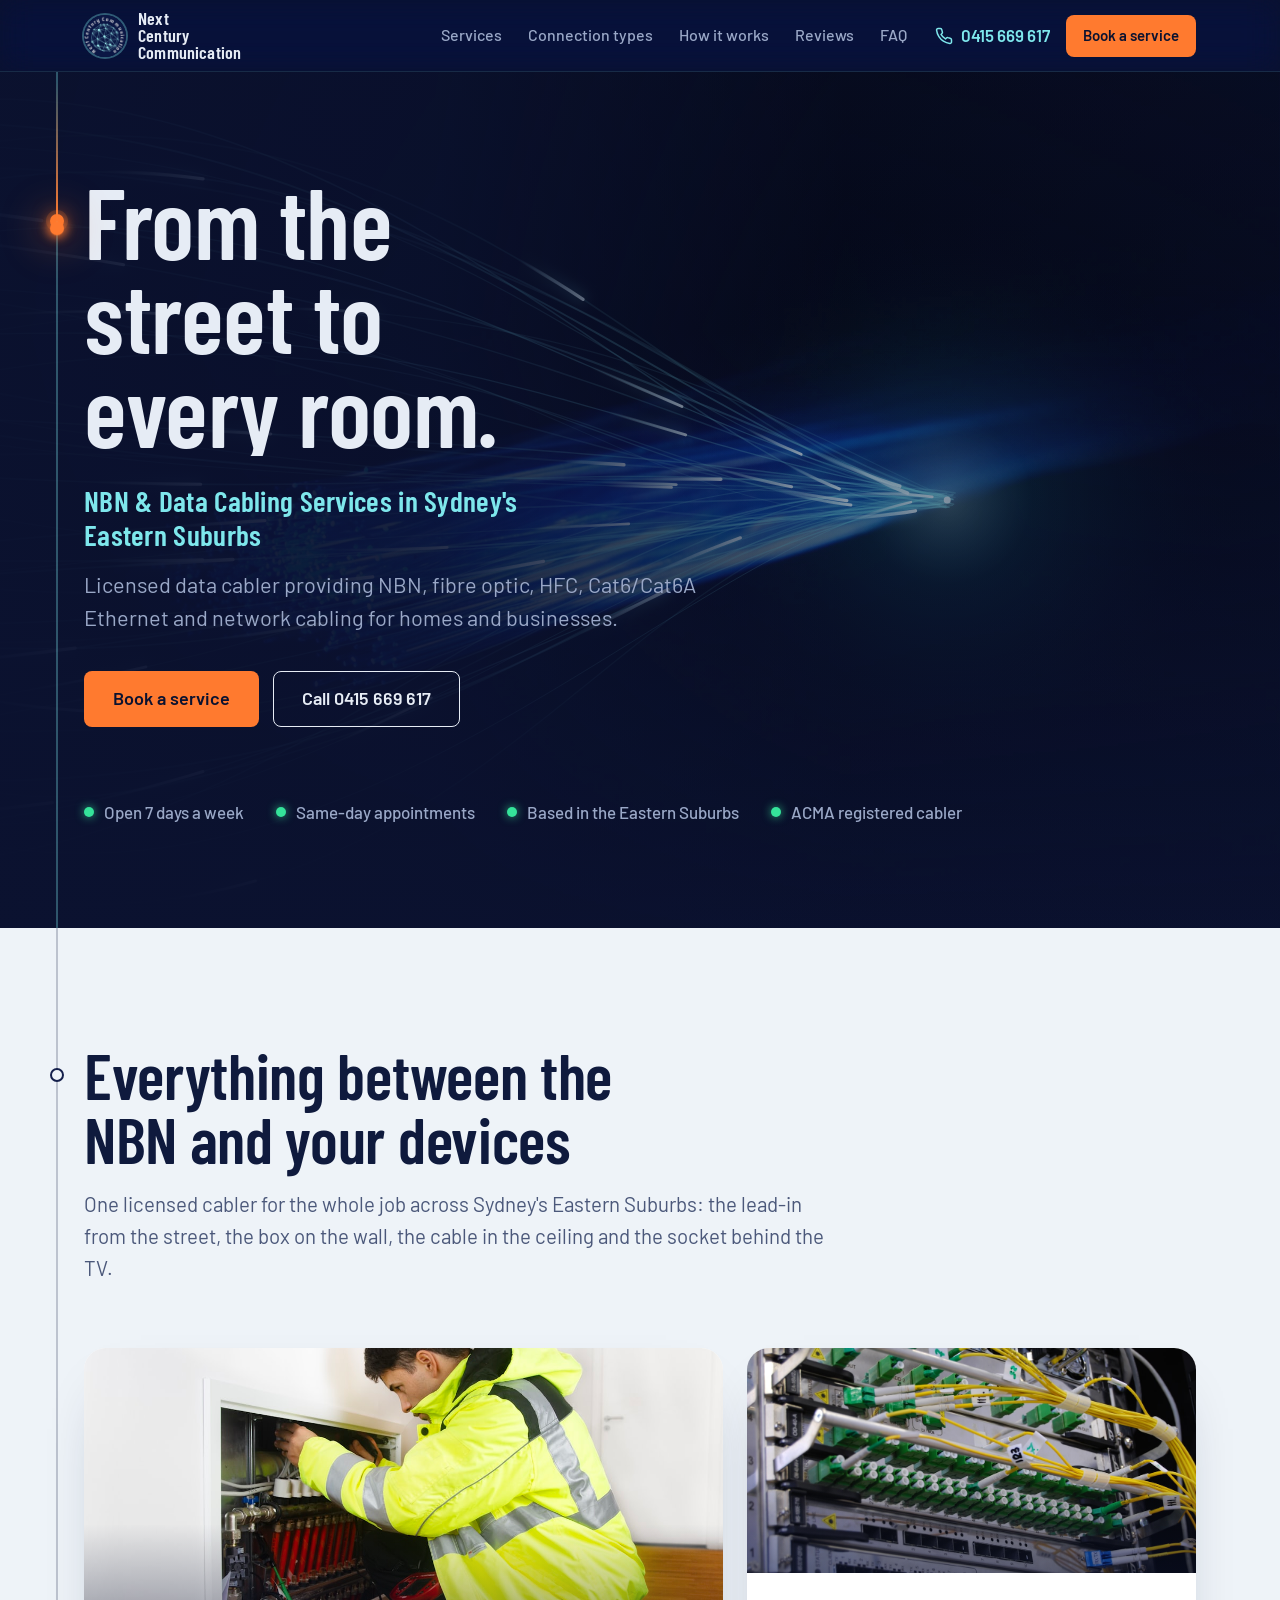
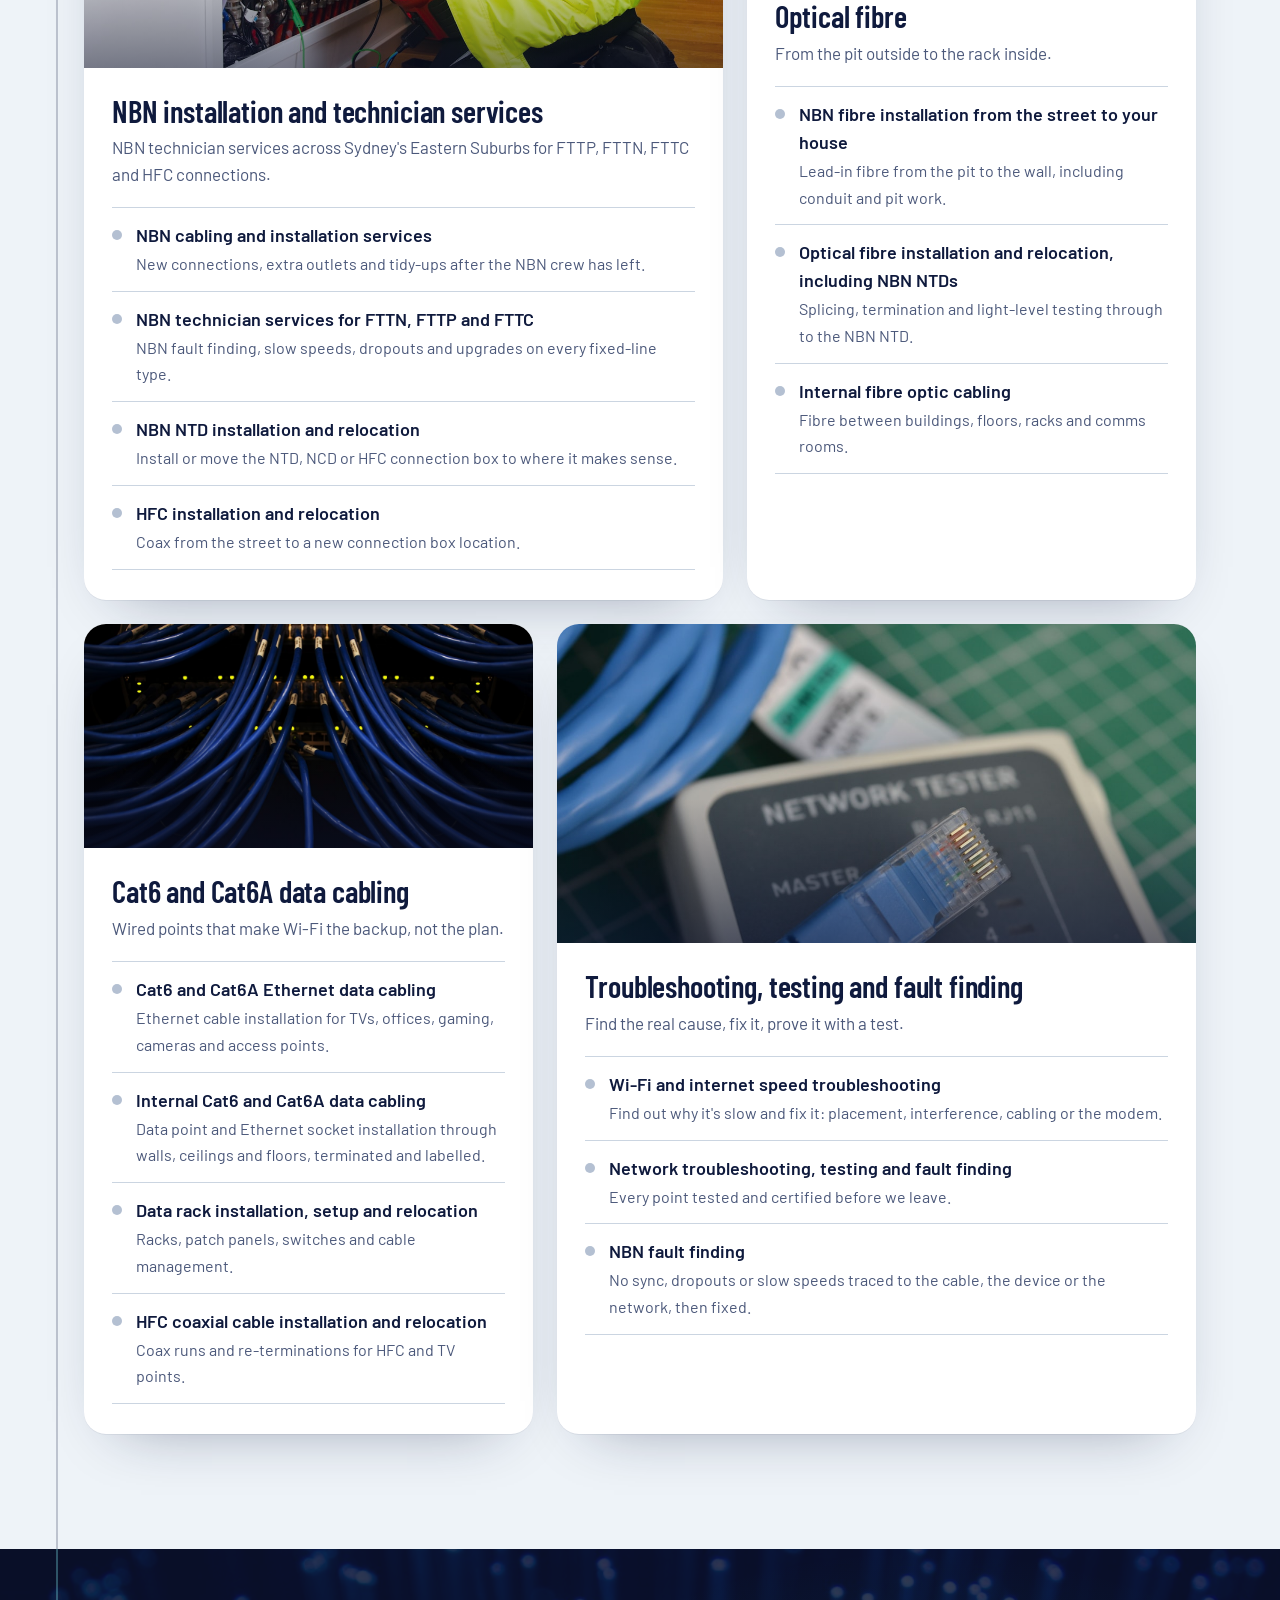
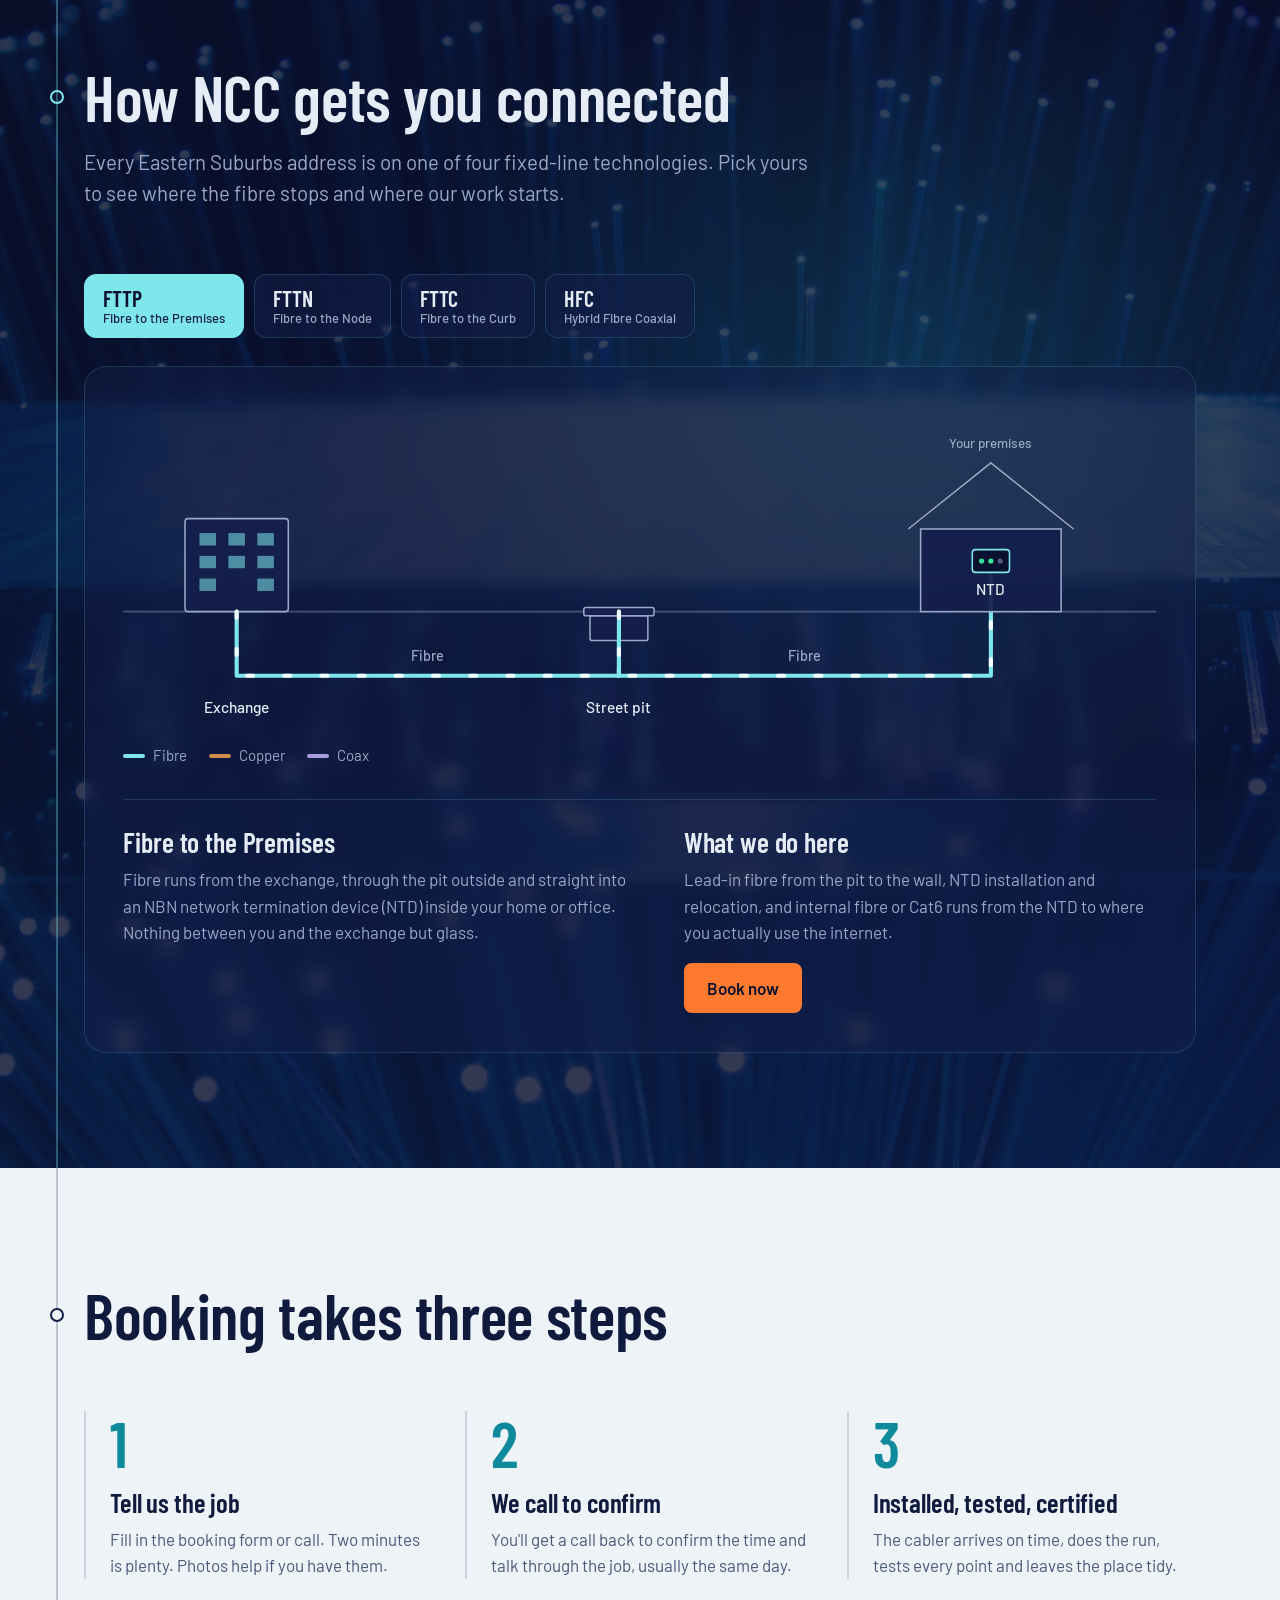
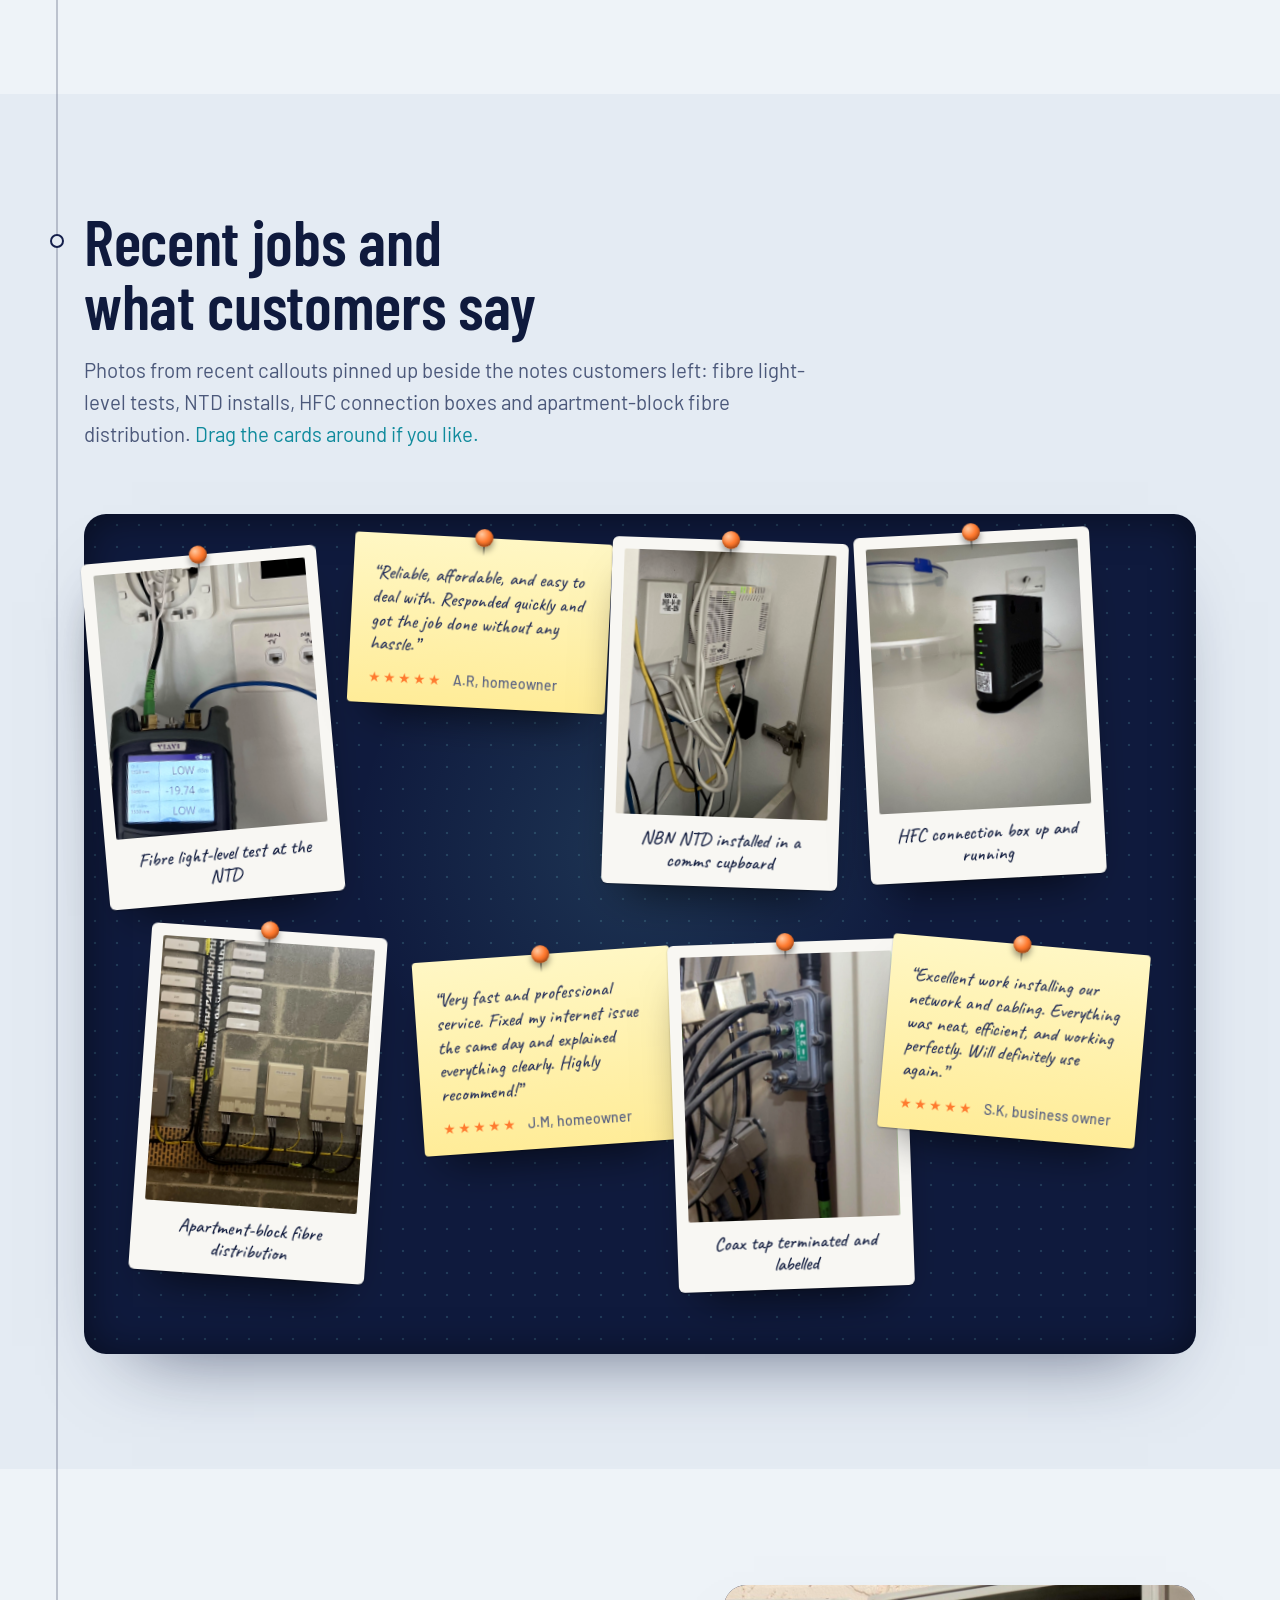
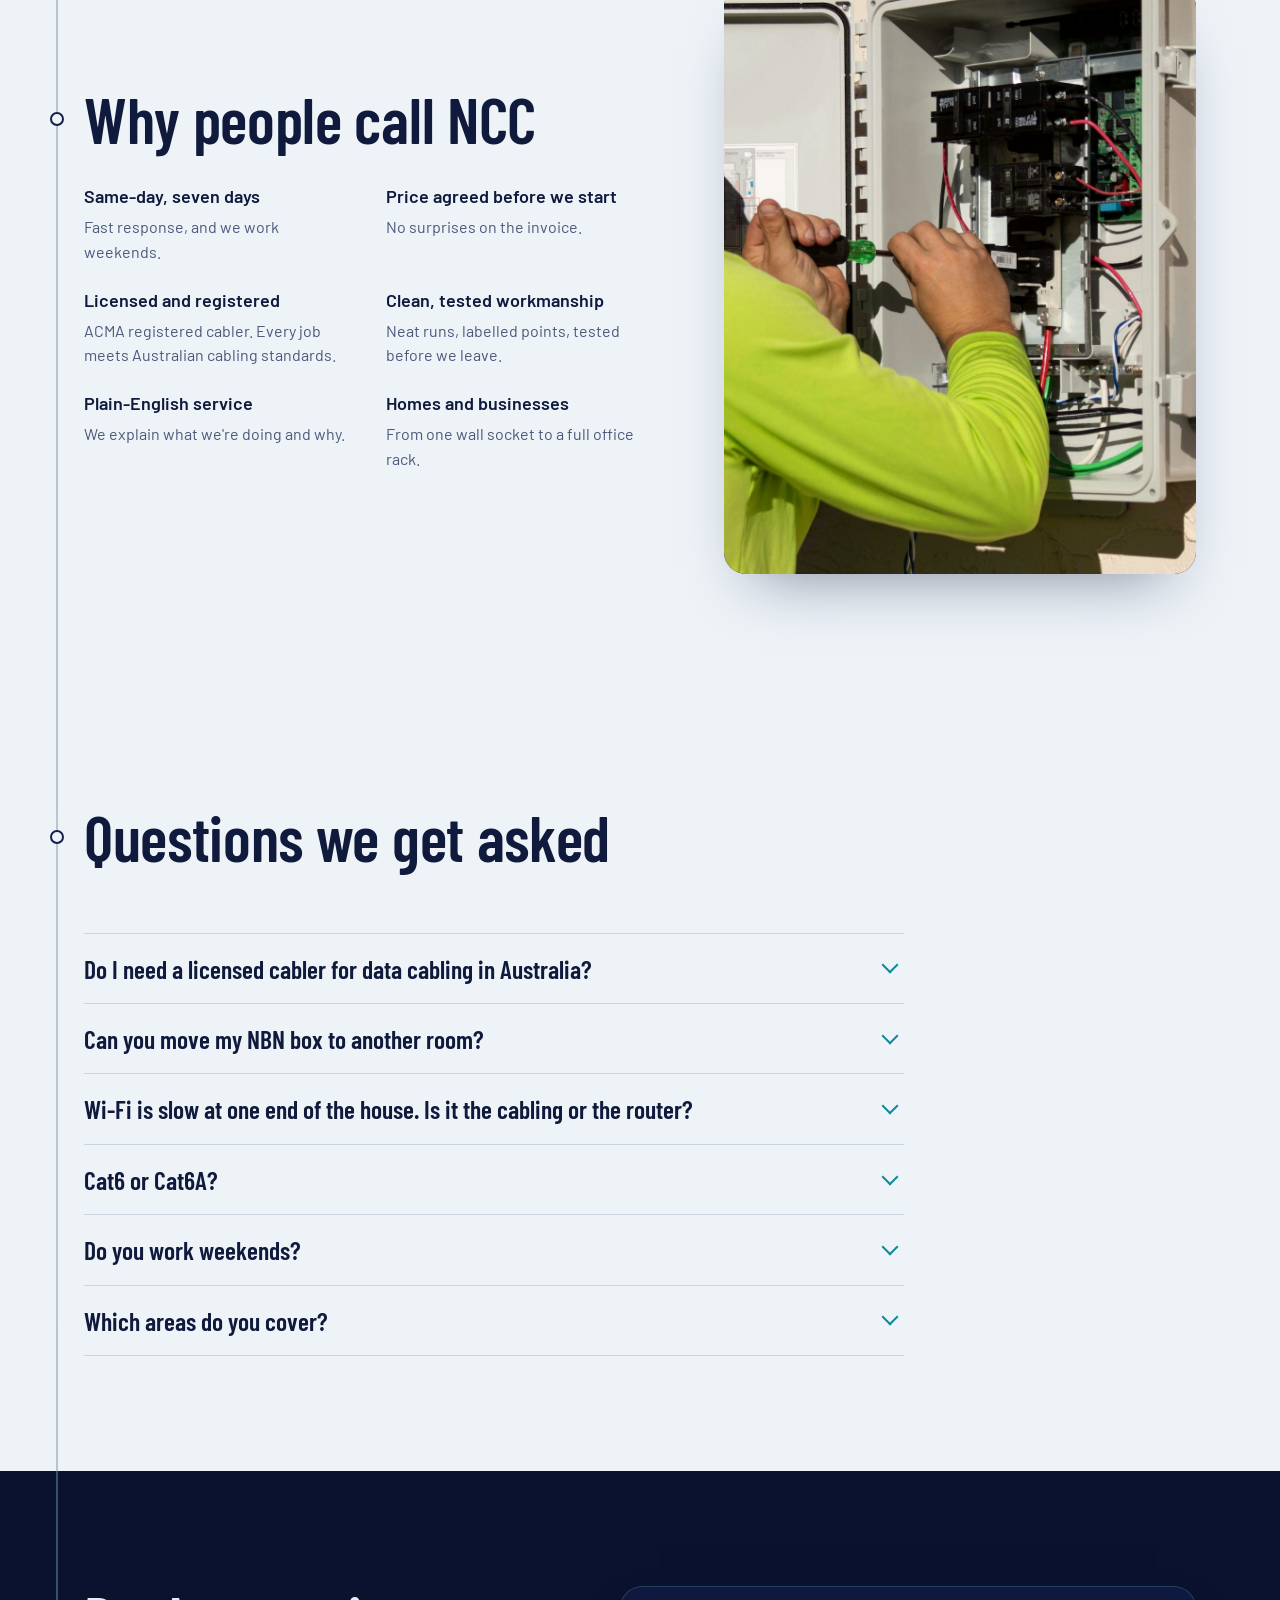
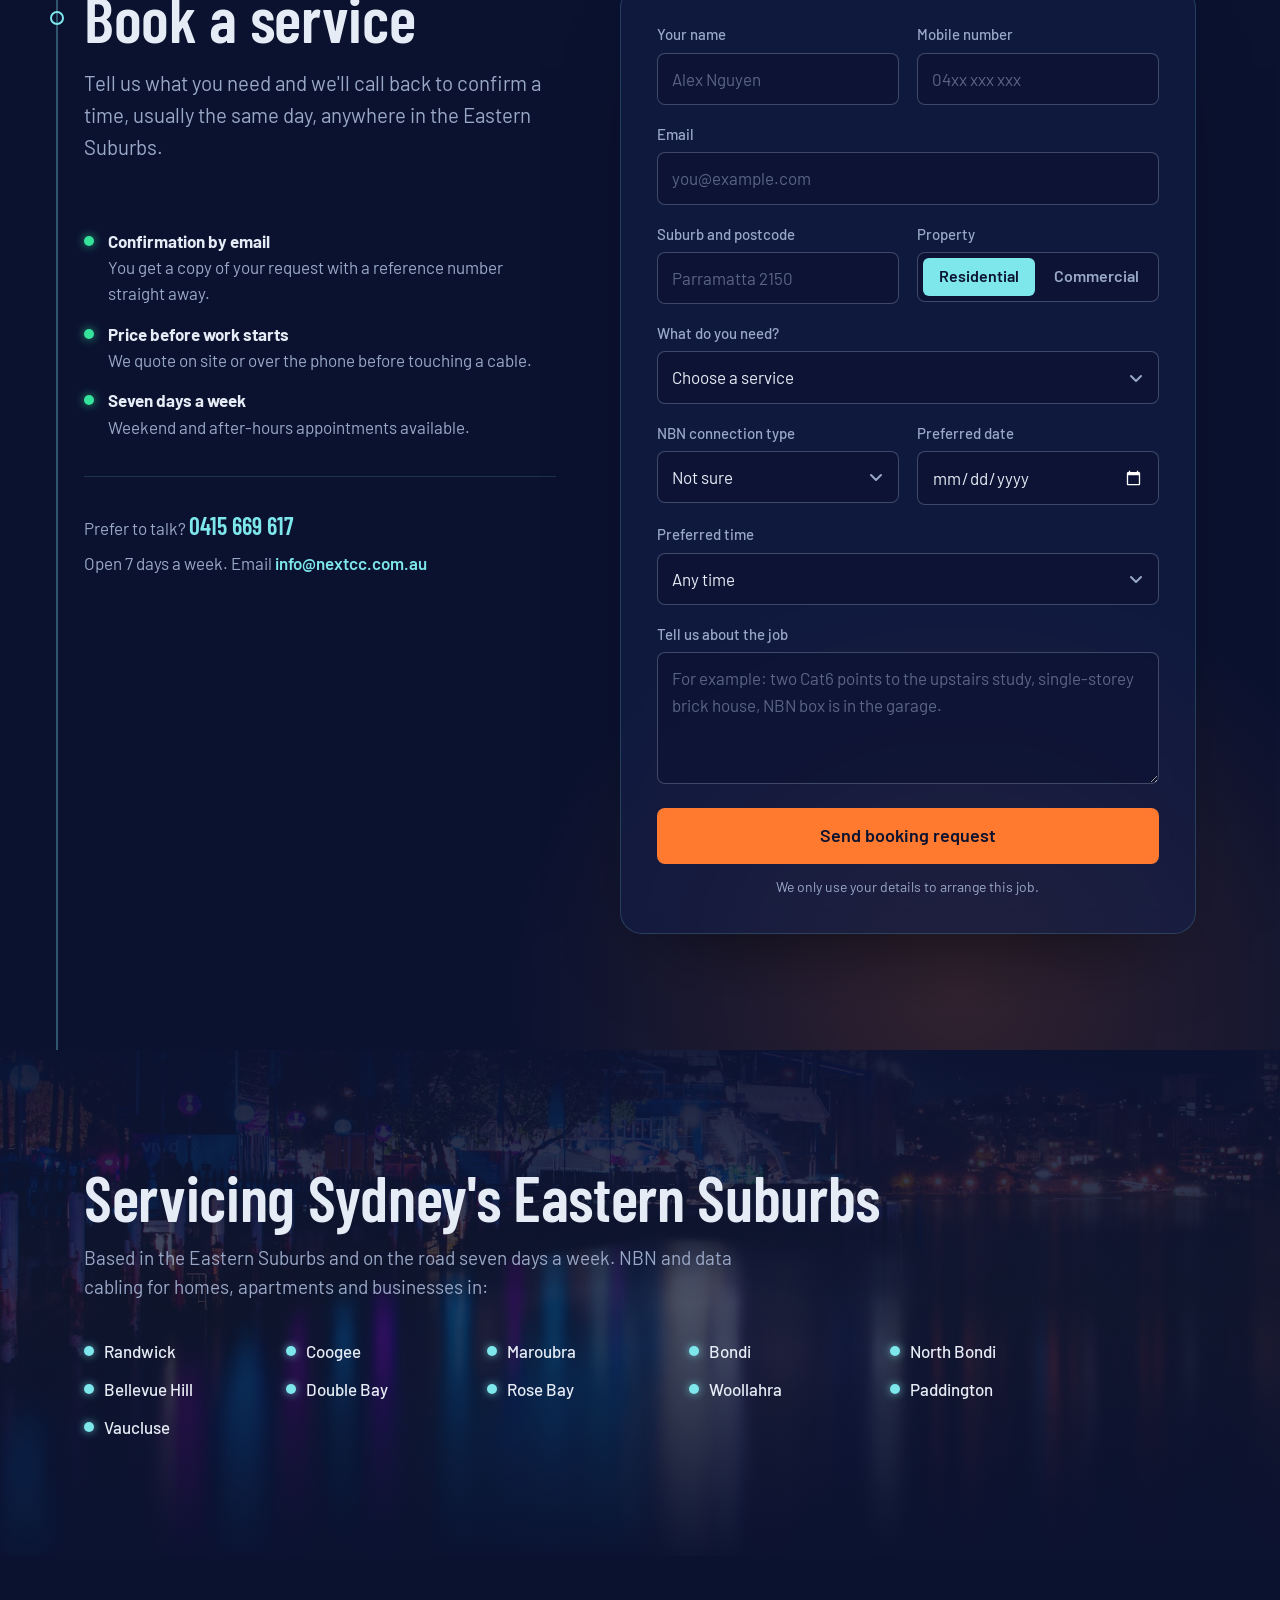
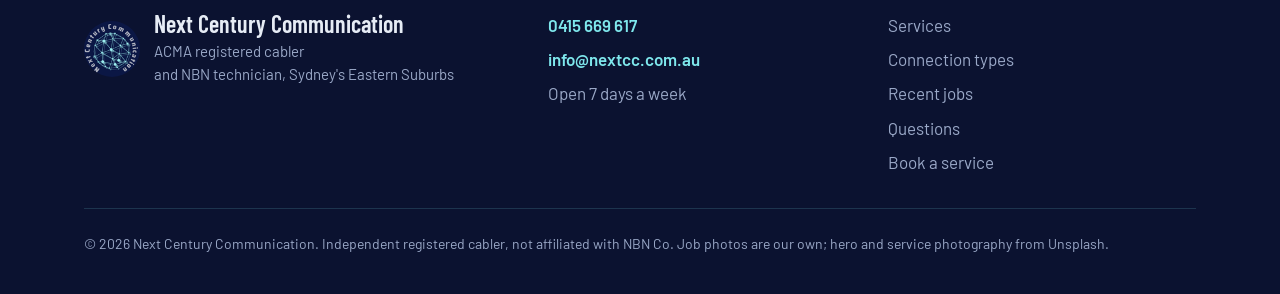
==== index.html @ 32515c8d "Owner wording: Cat6/Cat6A, Eastern Suburbs only, NCC not NBN Cat7 removed everywhere in favour of Ca" ====
<!doctype html>
<html lang="en-AU">
<head>
  <meta charset="utf-8">
  <meta name="viewport" content="width=device-width, initial-scale=1">
  <title>NBN &amp; Data Cabling Eastern Suburbs Sydney | Licensed Data Cabler</title>
  <meta name="description" content="Licensed data cabler and NBN technician in Sydney's Eastern Suburbs. NBN fibre installation from the street to the house, NTD installation and relocation, HFC, Cat6 and Cat6A Ethernet, data points and NBN fault finding. Open 7 days, call 0415 669 617.">
  <meta name="robots" content="index,follow">
  <link rel="canonical" href="https://nccdatacable.com/">
  <meta name="theme-color" content="#0B1230">
  <link rel="icon" href="assets/favicon-64.png" type="image/png">
  <link rel="apple-touch-icon" href="assets/logo-192.png">
  <meta property="og:type" content="website">
  <meta property="og:site_name" content="Next Century Communication">
  <meta property="og:title" content="NBN &amp; Data Cabling Services in Sydney's Eastern Suburbs">
  <meta property="og:description" content="Licensed data cabler providing NBN, fibre optic, HFC, Cat6/Cat6A Ethernet and network cabling for homes and businesses. From the street to every room.">
  <meta property="og:url" content="https://hyderkhan.github.io/ncc-datacable/">
  <meta property="og:image" content="https://hyderkhan.github.io/ncc-datacable/assets/og-image.jpg">
  <meta property="og:locale" content="en_AU">
  <meta name="twitter:card" content="summary_large_image">
  <link rel="preconnect" href="https://fonts.googleapis.com">
  <link rel="preconnect" href="https://fonts.gstatic.com" crossorigin>
  <link href="https://fonts.googleapis.com/css2?family=Barlow:wght@400;500;600&family=Barlow+Condensed:wght@500;600&family=Caveat:wght@500;600&display=swap" rel="stylesheet">
  <link rel="preload" as="image" href="assets/hero-fibre.jpg" fetchpriority="high">
  <link rel="stylesheet" href="styles.css">
  <script type="application/ld+json">
  {
    "@context": "https://schema.org",
    "@type": "LocalBusiness",
    "@id": "https://nccdatacable.com/#business",
    "name": "Next Century Communication",
    "description": "Licensed data cabler and NBN technician in Sydney's Eastern Suburbs. NBN fibre installation from the street to the house, NTD installation and relocation, Cat6 and Cat6A Ethernet data points, HFC, data racks and NBN fault finding for homes and businesses.",
    "url": "https://nccdatacable.com/",
    "telephone": "+61415669617",
    "email": "info@nextcc.com.au",
    "image": "https://nccdatacable.com/assets/logo-512.png",
    "logo": "https://nccdatacable.com/assets/logo-512.png",
    "priceRange": "$$",
    "address": { "@type": "PostalAddress", "addressLocality": "Eastern Suburbs, Sydney", "addressRegion": "NSW", "addressCountry": "AU" },
    "areaServed": [
      { "@type": "Place", "name": "Eastern Suburbs, Sydney NSW" },
      { "@type": "Place", "name": "Randwick NSW" },
      { "@type": "Place", "name": "Double Bay NSW" },
      { "@type": "Place", "name": "Rose Bay NSW" },
      { "@type": "Place", "name": "Woollahra NSW" },
      { "@type": "Place", "name": "Paddington NSW" },
      { "@type": "Place", "name": "North Bondi NSW" },
      { "@type": "Place", "name": "Bellevue Hill NSW" },
      { "@type": "Place", "name": "Bondi NSW" },
      { "@type": "Place", "name": "Vaucluse NSW" },
      { "@type": "Place", "name": "Coogee NSW" },
      { "@type": "Place", "name": "Maroubra NSW" }
    ],
    "openingHours": "Mo-Su",
    "hasOfferCatalog": {
      "@type": "OfferCatalog",
      "name": "NBN and data cabling services",
      "itemListElement": [
        { "@type": "Offer", "itemOffered": { "@type": "Service", "name": "NBN cabling and installation services" } },
        { "@type": "Offer", "itemOffered": { "@type": "Service", "name": "Wi-Fi and internet speed troubleshooting" } },
        { "@type": "Offer", "itemOffered": { "@type": "Service", "name": "Data rack installation, setup and relocation" } },
        { "@type": "Offer", "itemOffered": { "@type": "Service", "name": "Cat6 and Cat6A Ethernet data cabling" } },
        { "@type": "Offer", "itemOffered": { "@type": "Service", "name": "HFC installation and relocation" } },
        { "@type": "Offer", "itemOffered": { "@type": "Service", "name": "Optical fibre installation and relocation, including NBN NTDs" } },
        { "@type": "Offer", "itemOffered": { "@type": "Service", "name": "NBN technician services for FTTN, FTTP and FTTC" } },
        { "@type": "Offer", "itemOffered": { "@type": "Service", "name": "Fibre installation from the street to the premises" } },
        { "@type": "Offer", "itemOffered": { "@type": "Service", "name": "Internal fibre-optic cabling" } },
        { "@type": "Offer", "itemOffered": { "@type": "Service", "name": "Internal Cat6 and Cat6A data cabling" } },
        { "@type": "Offer", "itemOffered": { "@type": "Service", "name": "HFC coaxial cable installation and relocation" } },
        { "@type": "Offer", "itemOffered": { "@type": "Service", "name": "NBN device installation and relocation" } },
        { "@type": "Offer", "itemOffered": { "@type": "Service", "name": "Network troubleshooting, testing and fault finding" } },
        { "@type": "Offer", "itemOffered": { "@type": "Service", "name": "NBN fibre installation from the street to the house" } },
        { "@type": "Offer", "itemOffered": { "@type": "Service", "name": "NBN NTD installation" } },
        { "@type": "Offer", "itemOffered": { "@type": "Service", "name": "NBN NTD relocation" } },
        { "@type": "Offer", "itemOffered": { "@type": "Service", "name": "Ethernet cable installation" } },
        { "@type": "Offer", "itemOffered": { "@type": "Service", "name": "Data point and Ethernet socket installation" } },
        { "@type": "Offer", "itemOffered": { "@type": "Service", "name": "NBN fault finding" } }
      ]
    }
  }
  </script>
  <script type="application/ld+json">
  {
    "@context": "https://schema.org",
    "@type": "FAQPage",
    "mainEntity": [
      { "@type": "Question", "name": "Do I need a licensed cabler for data cabling in Australia?", "acceptedAnswer": { "@type": "Answer", "text": "Yes. Under ACMA rules, any cabling that connects to the telecommunications network, including NBN and phone lines, must be done by a registered cabler. That covers Cat6 outlets, NBN relocations and fibre work." } },
      { "@type": "Question", "name": "Can you move my NBN box to another room?", "acceptedAnswer": { "@type": "Answer", "text": "Yes. We relocate NTDs, NCDs and HFC connection boxes for all fixed-line technologies, and re-run the lead-in or internal cabling as needed." } },
      { "@type": "Question", "name": "Wi-Fi is slow at one end of the house. Is it the cabling or the router?", "acceptedAnswer": { "@type": "Answer", "text": "We test the speed at the modem first, then at the problem spot. A wired Cat6 point for a second access point usually fixes it for good, and costs less than most people expect." } },
      { "@type": "Question", "name": "Cat6 or Cat6A?", "acceptedAnswer": { "@type": "Answer", "text": "Cat6 is suitable for most residential and many commercial Ethernet installations, including 1 Gbps networks and higher-speed applications over appropriate distances and equipment. Cat6A is the step up for longer 10 Gbps runs and for new builds and offices that want headroom. We recommend based on the building." } },
      { "@type": "Question", "name": "Do you work weekends?", "acceptedAnswer": { "@type": "Answer", "text": "Yes, seven days a week, with same-day appointments when we can fit them in." } },
      { "@type": "Question", "name": "Which areas do you cover?", "acceptedAnswer": { "@type": "Answer", "text": "Sydney's Eastern Suburbs: Randwick, Coogee, Maroubra, Bondi, North Bondi, Bellevue Hill, Double Bay, Rose Bay, Woollahra, Paddington and Vaucluse." } }
    ]
  }
  </script>
</head>
<body>
<a class="skip" href="#main">Skip to content</a>

<header class="nav" id="top">
  <div class="container nav-inner">
    <a class="brand" href="#top" aria-label="Next Century Communication, home">
      <img class="brand-mark" src="assets/logo-96.png" width="42" height="42" alt="">
      <span class="brand-name">Next Century Communication</span>
    </a>
    <nav class="nav-links" id="nav-links" aria-label="Primary">
      <a href="#services">Services</a>
      <a href="#nbn">Connection types</a>
      <a href="#how">How it works</a>
      <a href="#reviews">Reviews</a>
      <a href="#faq">FAQ</a>
    </nav>
    <div class="nav-actions">
      <a class="nav-phone" href="tel:+61415669617" aria-label="Call 0415 669 617">
        <svg viewBox="0 0 24 24" fill="none" stroke="currentColor" stroke-width="2" stroke-linecap="round" stroke-linejoin="round" aria-hidden="true"><path d="M22 16.9v3a2 2 0 0 1-2.2 2 19.8 19.8 0 0 1-8.6-3.1 19.5 19.5 0 0 1-6-6A19.8 19.8 0 0 1 2.1 4.2 2 2 0 0 1 4.1 2h3a2 2 0 0 1 2 1.7c.1.9.4 1.9.7 2.8a2 2 0 0 1-.5 2.1L8 9.9a16 16 0 0 0 6 6l1.3-1.3a2 2 0 0 1 2.1-.4c.9.3 1.8.6 2.8.7a2 2 0 0 1 1.7 2z"/></svg>
        <span>0415 669 617</span>
      </a>
      <a class="btn btn-primary btn-sm" href="#book">Book a service</a>
      <button class="nav-toggle" type="button" aria-expanded="false" aria-controls="nav-links">
        <svg class="icon-menu" viewBox="0 0 24 24" fill="none" stroke="currentColor" stroke-width="2" stroke-linecap="round" aria-hidden="true"><path d="M4 7h16M4 12h16M4 17h16"/></svg>
        <svg class="icon-close" viewBox="0 0 24 24" fill="none" stroke="currentColor" stroke-width="2" stroke-linecap="round" aria-hidden="true"><path d="M6 6l12 12M18 6L6 18"/></svg>
        <span class="sr-only">Menu</span>
      </button>
    </div>
  </div>
</header>

<main id="main">
  <div class="rail-pulse" aria-hidden="true"></div>

  <!-- Hero -->
  <section class="section theme-dark hero" id="home">
    <img class="bg-photo hero-photo" src="assets/hero-fibre.jpg" alt="" fetchpriority="high">
    <canvas class="hero-canvas" aria-hidden="true"></canvas>
    <div class="hero-veil" aria-hidden="true"></div>
    <div class="container hero-inner">
      <p class="hero-display"><span class="junction" aria-hidden="true"></span>From the street to every room.</p>
      <h1>NBN &amp; Data Cabling Services in Sydney's Eastern Suburbs</h1>
      <p class="hero-lede">Licensed data cabler providing NBN, fibre optic, HFC, Cat6/Cat6A Ethernet and network cabling for homes and businesses.</p>
      <div class="hero-cta">
        <a class="btn btn-primary btn-lg" href="#book" data-magnet>Book a service</a>
        <a class="btn btn-ghost btn-lg" href="tel:+61415669617" data-magnet>Call 0415 669 617</a>
      </div>
      <ul class="link-lights" aria-label="Highlights">
        <li><span class="led" aria-hidden="true"></span>Open 7 days a week</li>
        <li><span class="led" aria-hidden="true"></span>Same-day appointments</li>
        <li><span class="led" aria-hidden="true"></span>Based in the Eastern Suburbs</li>
        <li><span class="led" aria-hidden="true"></span><span data-reg>ACMA registered cabler</span></li>
      </ul>
    </div>
  </section>

  <!-- Services -->
  <section class="section theme-light services" id="services">
    <div class="container">
      <header class="sec-head">
        <span class="junction" aria-hidden="true"></span>
        <h2>Everything between the NBN and your devices</h2>
        <p class="lede">One licensed cabler for the whole job across Sydney's Eastern Suburbs: the lead-in from the street, the box on the wall, the cable in the ceiling and the socket behind the TV.</p>
      </header>

      <div class="svc-grid">
        <article class="svc-block svc-nbn" data-tilt="3">
          <figure class="svc-photo"><img src="assets/svc-nbn.jpg" alt="Technician in a hi-vis jacket wiring a network cabinet on a wall" loading="lazy" width="1200" height="800"></figure>
          <div class="svc-body">
            <h3>NBN installation and technician services</h3>
            <p>NBN technician services across Sydney's Eastern Suburbs for FTTP, FTTN, FTTC and HFC connections.</p>
            <ul class="svc-list">
              <li><span class="led" aria-hidden="true"></span><span><strong>NBN cabling and installation services</strong><span class="svc-desc">New connections, extra outlets and tidy-ups after the NBN crew has left.</span></span></li>
              <li><span class="led" aria-hidden="true"></span><span><strong>NBN technician services for FTTN, FTTP and FTTC</strong><span class="svc-desc">NBN fault finding, slow speeds, dropouts and upgrades on every fixed-line type.</span></span></li>
              <li><span class="led" aria-hidden="true"></span><span><strong>NBN NTD installation and relocation</strong><span class="svc-desc">Install or move the NTD, NCD or HFC connection box to where it makes sense.</span></span></li>
              <li><span class="led" aria-hidden="true"></span><span><strong>HFC installation and relocation</strong><span class="svc-desc">Coax from the street to a new connection box location.</span></span></li>
            </ul>
          </div>
        </article>

        <article class="svc-block svc-fibre" data-tilt="3">
          <figure class="svc-photo"><img src="assets/svc-fibre.jpg" alt="Fibre optic patch cords plugged into a distribution frame" loading="lazy" width="1200" height="800"></figure>
          <div class="svc-body">
            <h3>Optical fibre</h3>
            <p>From the pit outside to the rack inside.</p>
            <ul class="svc-list">
              <li><span class="led" aria-hidden="true"></span><span><strong>NBN fibre installation from the street to your house</strong><span class="svc-desc">Lead-in fibre from the pit to the wall, including conduit and pit work.</span></span></li>
              <li><span class="led" aria-hidden="true"></span><span><strong>Optical fibre installation and relocation, including NBN NTDs</strong><span class="svc-desc">Splicing, termination and light-level testing through to the NBN NTD.</span></span></li>
              <li><span class="led" aria-hidden="true"></span><span><strong>Internal fibre optic cabling</strong><span class="svc-desc">Fibre between buildings, floors, racks and comms rooms.</span></span></li>
            </ul>
          </div>
        </article>

        <article class="svc-block svc-data" data-tilt="3">
          <figure class="svc-photo"><img src="assets/svc-data.jpg" alt="Bundle of blue Ethernet cables entering a network switch" loading="lazy" width="1200" height="800"></figure>
          <div class="svc-body">
            <h3>Cat6 and Cat6A data cabling</h3>
            <p>Wired points that make Wi-Fi the backup, not the plan.</p>
            <ul class="svc-list">
              <li><span class="led" aria-hidden="true"></span><span><strong>Cat6 and Cat6A Ethernet data cabling</strong><span class="svc-desc">Ethernet cable installation for TVs, offices, gaming, cameras and access points.</span></span></li>
              <li><span class="led" aria-hidden="true"></span><span><strong>Internal Cat6 and Cat6A data cabling</strong><span class="svc-desc">Data point and Ethernet socket installation through walls, ceilings and floors, terminated and labelled.</span></span></li>
              <li><span class="led" aria-hidden="true"></span><span><strong>Data rack installation, setup and relocation</strong><span class="svc-desc">Racks, patch panels, switches and cable management.</span></span></li>
              <li><span class="led" aria-hidden="true"></span><span><strong>HFC coaxial cable installation and relocation</strong><span class="svc-desc">Coax runs and re-terminations for HFC and TV points.</span></span></li>
            </ul>
          </div>
        </article>

        <article class="svc-block svc-fix" data-tilt="3">
          <figure class="svc-photo"><img src="assets/svc-fix.jpg" alt="Network cable tester with a blue Cat6 lead plugged in" loading="lazy" width="1200" height="800"></figure>
          <div class="svc-body">
            <h3>Troubleshooting, testing and fault finding</h3>
            <p>Find the real cause, fix it, prove it with a test.</p>
            <ul class="svc-list">
              <li><span class="led" aria-hidden="true"></span><span><strong>Wi-Fi and internet speed troubleshooting</strong><span class="svc-desc">Find out why it's slow and fix it: placement, interference, cabling or the modem.</span></span></li>
              <li><span class="led" aria-hidden="true"></span><span><strong>Network troubleshooting, testing and fault finding</strong><span class="svc-desc">Every point tested and certified before we leave.</span></span></li>
              <li><span class="led" aria-hidden="true"></span><span><strong>NBN fault finding</strong><span class="svc-desc">No sync, dropouts or slow speeds traced to the cable, the device or the network, then fixed.</span></span></li>
            </ul>
          </div>
        </article>
      </div>
    </div>
  </section>

  <!-- NBN technologies -->
  <section class="section theme-dark nbn" id="nbn">
    <img class="bg-photo" src="assets/bg-fibre.jpg" alt="" loading="lazy">
    <div class="container">
      <header class="sec-head">
        <span class="junction" aria-hidden="true"></span>
        <h2>How NCC gets you connected</h2>
        <p class="lede">Every Eastern Suburbs address is on one of four fixed-line technologies. Pick yours to see where the fibre stops and where our work starts.</p>
      </header>

      <div class="tabs" role="tablist" aria-label="NBN technology">
        <button role="tab" type="button" id="tab-fttp" data-tech="fttp" aria-selected="true" aria-controls="panel-nbn">FTTP <small>Fibre to the Premises</small></button>
        <button role="tab" type="button" id="tab-fttn" data-tech="fttn" aria-selected="false" aria-controls="panel-nbn" tabindex="-1">FTTN <small>Fibre to the Node</small></button>
        <button role="tab" type="button" id="tab-fttc" data-tech="fttc" aria-selected="false" aria-controls="panel-nbn" tabindex="-1">FTTC <small>Fibre to the Curb</small></button>
        <button role="tab" type="button" id="tab-hfc" data-tech="hfc" aria-selected="false" aria-controls="panel-nbn" tabindex="-1">HFC <small>Hybrid Fibre Coaxial</small></button>
      </div>

      <div class="nbn-stage" id="panel-nbn" role="tabpanel" aria-labelledby="tab-fttp">
        <svg class="nbn-svg" viewBox="0 0 1000 316" data-mid="pit" role="img" aria-labelledby="nbn-diagram-title">
          <title id="nbn-diagram-title">Diagram of the connection from the exchange, along the street, into the premises</title>
          <line class="ground" x1="0" y1="200" x2="1000" y2="200"/>

          <!-- exchange -->
          <g transform="translate(60,0)">
            <rect class="struct" x="0" y="110" width="100" height="90" rx="3"/>
            <rect class="win" x="14" y="124" width="16" height="12"/><rect class="win" x="42" y="124" width="16" height="12"/><rect class="win" x="70" y="124" width="16" height="12"/>
            <rect class="win" x="14" y="146" width="16" height="12"/><rect class="win" x="42" y="146" width="16" height="12"/><rect class="win" x="70" y="146" width="16" height="12"/>
            <rect class="win" x="14" y="168" width="16" height="12"/><rect class="win" x="70" y="168" width="16" height="12"/>
            <text class="lbl" x="50" y="298">Exchange</text>
          </g>

          <!-- segment A: exchange to the street -->
          <path id="segA" class="seg" data-mat="fibre" d="M110 200 V262 H480 V200"/>
          <path id="flowA" class="flow" data-speed="fast" d="M110 200 V262 H480 V200"/>
          <text id="lblA" class="seg-lbl" x="295" y="248">Fibre</text>

          <!-- street glyphs -->
          <g class="mid mid-pit">
            <rect class="struct" x="452" y="204" width="56" height="24" rx="2"/>
            <rect class="struct" x="446" y="196" width="68" height="8" rx="2"/>
          </g>
          <g class="mid mid-cabinet">
            <rect class="struct" x="455" y="130" width="50" height="70" rx="3"/>
            <line x1="465" y1="146" x2="495" y2="146" stroke="rgba(154,168,199,.6)" stroke-width="1.5"/>
            <line x1="465" y1="156" x2="495" y2="156" stroke="rgba(154,168,199,.6)" stroke-width="1.5"/>
            <line x1="465" y1="166" x2="495" y2="166" stroke="rgba(154,168,199,.6)" stroke-width="1.5"/>
          </g>
          <g class="mid mid-tap">
            <rect class="struct" x="462" y="158" width="36" height="42" rx="3"/>
            <circle cx="480" cy="176" r="5" fill="none" stroke="rgba(154,168,199,.8)" stroke-width="1.5"/>
          </g>
          <text id="lblMid" class="lbl" x="480" y="298">Street pit</text>

          <!-- segment B: street to the premises -->
          <path id="segB" class="seg" data-mat="fibre" d="M480 200 V262 H840 V162"/>
          <path id="flowB" class="flow" data-speed="fast" d="M480 200 V262 H840 V162"/>
          <text id="lblB" class="seg-lbl" x="660" y="248">Fibre</text>

          <!-- premises -->
          <g transform="translate(760,0)">
            <polyline class="roof" points="0,120 80,56 160,120"/>
            <rect class="struct" x="12" y="120" width="136" height="80"/>
            <rect class="device" x="62" y="140" width="36" height="22" rx="3"/>
            <circle class="dev-led" cx="71" cy="151" r="2.5"/><circle class="dev-led" cx="80" cy="151" r="2.5"/><circle class="dev-led-dim" cx="89" cy="151" r="2.5"/>
            <text class="lbl-small" x="80" y="42">Your premises</text>
            <text id="lblDevice" class="lbl" x="80" y="184">NTD</text>
          </g>
        </svg>
        <div class="nbn-legend" aria-hidden="true">
          <span><i class="sw sw-fibre"></i>Fibre</span>
          <span><i class="sw sw-copper"></i>Copper</span>
          <span><i class="sw sw-coax"></i>Coax</span>
        </div>
        <div class="nbn-copy">
          <div>
            <h3 id="nbn-title-text">Fibre to the Premises</h3>
            <p id="nbn-desc"></p>
          </div>
          <div>
            <h3>What we do here</h3>
            <p id="nbn-work"></p>
            <a class="btn btn-primary" href="#book">Book now</a>
          </div>
        </div>
      </div>
    </div>
  </section>

  <!-- Process -->
  <section class="section theme-light process" id="how">
    <div class="container">
      <header class="sec-head">
        <span class="junction" aria-hidden="true"></span>
        <h2>Booking takes three steps</h2>
      </header>
      <ol class="steps">
        <li><span class="step-n" aria-hidden="true">1</span><h3>Tell us the job</h3><p>Fill in the booking form or call. Two minutes is plenty. Photos help if you have them.</p></li>
        <li><span class="step-n" aria-hidden="true">2</span><h3>We call to confirm</h3><p>You'll get a call back to confirm the time and talk through the job, usually the same day.</p></li>
        <li><span class="step-n" aria-hidden="true">3</span><h3>Installed, tested, certified</h3><p>The cabler arrives on time, does the run, tests every point and leaves the place tidy.</p></li>
      </ol>
    </div>
  </section>

  <!-- Pinboard: real jobs and reviews -->
  <section class="section theme-light jobs" id="reviews">
    <div class="container">
      <header class="sec-head">
        <span class="junction" aria-hidden="true"></span>
        <h2>Recent jobs and what customers say</h2>
        <p class="lede">Photos from recent callouts pinned up beside the notes customers left: fibre light-level tests, NTD installs, HFC connection boxes and apartment-block fibre distribution. <span class="hint-drag">Drag the cards around if you like.</span></p>
      </header>
      <div class="board" id="board">
        <ul class="pins">
          <li class="pin-item" style="--i:0;--r:-5deg;--x:1%;--y:40px">
            <figure class="card polaroid" data-tilt="8"><span class="pin" aria-hidden="true"></span><img src="assets/job-fibre-test.jpg" width="900" height="1125" alt="Optical power meter showing a fibre light-level reading at an NBN wall plate" loading="lazy"><figcaption>Fibre light-level test at the NTD</figcaption></figure>
          </li>
          <li class="pin-item pin-note" style="--i:1;--r:3deg;--x:24%;--y:24px">
            <blockquote class="card note" data-tilt="6"><span class="pin" aria-hidden="true"></span><p>“Reliable, affordable, and easy to deal with. Responded quickly and got the job done without any hassle.”</p><footer><span class="stars" aria-label="Five stars">★★★★★</span>A.R, homeowner</footer></blockquote>
          </li>
          <li class="pin-item" style="--i:2;--r:2deg;--x:47%;--y:26px">
            <figure class="card polaroid" data-tilt="8"><span class="pin" aria-hidden="true"></span><img src="assets/job-ntd-cupboard.jpg" width="900" height="1125" alt="NBN network termination device mounted inside a comms cupboard with cabling" loading="lazy"><figcaption>NBN NTD installed in a comms cupboard</figcaption></figure>
          </li>
          <li class="pin-item" style="--i:3;--r:-3deg;--x:70%;--y:18px">
            <figure class="card polaroid" data-tilt="8"><span class="pin" aria-hidden="true"></span><img src="assets/job-hfc-box.jpg" width="900" height="1125" alt="NBN HFC connection box on a shelf with all status lights green" loading="lazy"><figcaption>HFC connection box up and running</figcaption></figure>
          </li>
          <li class="pin-item" style="--i:4;--r:4deg;--x:5%;--y:416px">
            <figure class="card polaroid" data-tilt="8"><span class="pin" aria-hidden="true"></span><img src="assets/job-mdu-hfc.jpg" width="900" height="1125" alt="Rows of labelled fibre distribution units on a basement wall of an apartment block" loading="lazy"><figcaption>Apartment-block fibre distribution</figcaption></figure>
          </li>
          <li class="pin-item pin-note" style="--i:5;--r:-4deg;--x:30%;--y:440px">
            <blockquote class="card note" data-tilt="6"><span class="pin" aria-hidden="true"></span><p>“Very fast and professional service. Fixed my internet issue the same day and explained everything clearly. Highly recommend!”</p><footer><span class="stars" aria-label="Five stars">★★★★★</span>J.M, homeowner</footer></blockquote>
          </li>
          <li class="pin-item" style="--i:6;--r:-2deg;--x:53%;--y:428px">
            <figure class="card polaroid" data-tilt="8"><span class="pin" aria-hidden="true"></span><img src="assets/job-coax-tap.jpg" width="900" height="1125" alt="Coaxial tap with multiple terminated cables" loading="lazy"><figcaption>Coax tap terminated and labelled</figcaption></figure>
          </li>
          <li class="pin-item pin-note" style="--i:7;--r:5deg;--x:72%;--y:430px">
            <blockquote class="card note" data-tilt="6"><span class="pin" aria-hidden="true"></span><p>“Excellent work installing our network and cabling. Everything was neat, efficient, and working perfectly. Will definitely use again.”</p><footer><span class="stars" aria-label="Five stars">★★★★★</span>S.K, business owner</footer></blockquote>
          </li>
        </ul>
      </div>
    </div>
  </section>

  <!-- Why + reviews -->
  <section class="section theme-light why" id="why">
    <div class="container">
      <div class="why-grid">
        <div class="why-copy">
          <header class="sec-head">
            <span class="junction" aria-hidden="true"></span>
            <h2>Why people call NCC</h2>
          </header>
          <dl class="promises">
            <div><dt>Same-day, seven days</dt><dd>Fast response, and we work weekends.</dd></div>
            <div><dt>Price agreed before we start</dt><dd>No surprises on the invoice.</dd></div>
            <div><dt>Licensed and registered</dt><dd><span data-reg>ACMA registered cabler</span>. Every job meets Australian cabling standards.</dd></div>
            <div><dt>Clean, tested workmanship</dt><dd>Neat runs, labelled points, tested before we leave.</dd></div>
            <div><dt>Plain-English service</dt><dd>We explain what we're doing and why.</dd></div>
            <div><dt>Homes and businesses</dt><dd>From one wall socket to a full office rack.</dd></div>
          </dl>
        </div>
        <figure class="why-photo"><img src="assets/why-tech.jpg" alt="Installer in a hi-vis shirt wiring a wall-mounted network enclosure" loading="lazy" width="1000" height="1250"></figure>
      </div>

    </div>
  </section>

  <!-- FAQ -->
  <section class="section theme-light faq" id="faq">
    <div class="container">
      <header class="sec-head">
        <span class="junction" aria-hidden="true"></span>
        <h2>Questions we get asked</h2>
      </header>
      <div class="faq-list">
        <details>
          <summary>Do I need a licensed cabler for data cabling in Australia?</summary>
          <p>Yes. Under ACMA rules, any cabling that connects to the telecommunications network, including NBN and phone lines, must be done by a registered cabler. That covers Cat6 outlets, NBN relocations and fibre work.</p>
        </details>
        <details>
          <summary>Can you move my NBN box to another room?</summary>
          <p>Yes. We relocate NTDs, NCDs and HFC connection boxes for all fixed-line technologies, and re-run the lead-in or internal cabling as needed.</p>
        </details>
        <details>
          <summary>Wi-Fi is slow at one end of the house. Is it the cabling or the router?</summary>
          <p>We test the speed at the modem first, then at the problem spot. A wired Cat6 point for a second access point usually fixes it for good, and costs less than most people expect.</p>
        </details>
        <details>
          <summary>Cat6 or Cat6A?</summary>
          <p>Cat6 is suitable for most residential and many commercial Ethernet installations, including 1 Gbps networks and higher-speed applications over appropriate distances and equipment. Cat6A is the step up for longer 10 Gbps runs and for new builds and offices that want headroom. We recommend based on the building.</p>
        </details>
        <details>
          <summary>Do you work weekends?</summary>
          <p>Yes, seven days a week, with same-day appointments when we can fit them in.</p>
        </details>
        <details>
          <summary>Which areas do you cover?</summary>
          <p>Sydney's Eastern Suburbs: Randwick, Coogee, Maroubra, Bondi, North Bondi, Bellevue Hill, Double Bay, Rose Bay, Woollahra, Paddington and Vaucluse.</p>
        </details>
      </div>
    </div>
  </section>

  <!-- Booking -->
  <section class="section theme-dark book" id="book">
    <div class="container book-grid">
      <div class="book-copy">
        <header class="sec-head">
          <span class="junction" aria-hidden="true"></span>
          <h2>Book a service</h2>
          <p class="lede">Tell us what you need and we'll call back to confirm a time, usually the same day, anywhere in the Eastern Suburbs.</p>
        </header>
        <ul class="book-points">
          <li><span class="led" aria-hidden="true"></span><span><strong>Confirmation by email</strong>You get a copy of your request with a reference number straight away.</span></li>
          <li><span class="led" aria-hidden="true"></span><span><strong>Price before work starts</strong>We quote on site or over the phone before touching a cable.</span></li>
          <li><span class="led" aria-hidden="true"></span><span><strong>Seven days a week</strong>Weekend and after-hours appointments available.</span></li>
        </ul>
        <div class="book-contact">
          Prefer to talk?
          <a href="tel:+61415669617">0415 669 617</a>
          <span class="hours">Open 7 days a week. Email <a href="mailto:info@nextcc.com.au" style="font-size:inherit;font-family:inherit;display:inline;margin:0">info@nextcc.com.au</a></span>
        </div>
      </div>

      <div class="book-panel">
        <form id="booking-form" class="form-grid" novalidate>
          <div class="field">
            <label for="f-name">Your name</label>
            <input id="f-name" name="from_name" type="text" autocomplete="name" required placeholder="Alex Nguyen">
          </div>
          <div class="field">
            <label for="f-phone">Mobile number</label>
            <input id="f-phone" name="phone" type="tel" autocomplete="tel" inputmode="tel" required placeholder="04xx xxx xxx">
          </div>
          <div class="field span-2">
            <label for="f-email">Email</label>
            <input id="f-email" name="reply_to" type="email" autocomplete="email" required placeholder="you@example.com">
          </div>
          <div class="field">
            <label for="f-suburb">Suburb and postcode</label>
            <input id="f-suburb" name="suburb" type="text" autocomplete="address-level2" required placeholder="Parramatta 2150">
          </div>
          <div class="field">
            <span class="label" id="l-prop">Property</span>
            <div class="segmented" role="radiogroup" aria-labelledby="l-prop">
              <label><input type="radio" name="property_type" value="Residential" checked><span>Residential</span></label>
              <label><input type="radio" name="property_type" value="Commercial"><span>Commercial</span></label>
            </div>
          </div>
          <div class="field span-2">
            <label for="f-service">What do you need?</label>
            <select id="f-service" name="service" required>
              <option value="" selected disabled>Choose a service</option>
              <optgroup label="NBN">
                <option>NBN cabling and installation</option>
                <option>NBN technician for FTTN, FTTP or FTTC</option>
                <option>NBN NTD installation or relocation</option>
                <option>NBN fault finding</option>
                <option>HFC installation or relocation</option>
              </optgroup>
              <optgroup label="Optical fibre">
                <option>NBN fibre installation from the street to the house</option>
                <option>Optical fibre installation or relocation, including NTD</option>
                <option>Internal fibre-optic cabling</option>
              </optgroup>
              <optgroup label="Data cabling">
                <option>Cat6 or Cat6A Ethernet data cabling</option>
                <option>Internal Cat6 or Cat6A data cabling</option>
                <option>Data point or Ethernet socket installation</option>
                <option>Data rack installation, setup or relocation</option>
                <option>HFC coaxial cable installation or relocation</option>
              </optgroup>
              <optgroup label="Troubleshooting">
                <option>Wi-Fi and internet speed troubleshooting</option>
                <option>Network troubleshooting, testing and fault finding</option>
              </optgroup>
              <option>Something else</option>
            </select>
          </div>
          <div class="field">
            <label for="f-nbn">NBN connection type</label>
            <select id="f-nbn" name="nbn_type">
              <option>Not sure</option>
              <option>FTTP</option>
              <option>FTTN</option>
              <option>FTTC</option>
              <option>HFC</option>
              <option>Fixed wireless</option>
              <option>No NBN yet</option>
            </select>
          </div>
          <div class="field">
            <label for="f-date">Preferred date</label>
            <input id="f-date" name="preferred_date" type="date">
          </div>
          <div class="field span-2">
            <label for="f-time">Preferred time</label>
            <select id="f-time" name="preferred_time">
              <option>Any time</option>
              <option>Morning, 7 to 11am</option>
              <option>Midday, 11am to 2pm</option>
              <option>Afternoon, 2 to 5pm</option>
            </select>
          </div>
          <div class="field span-2">
            <label for="f-msg">Tell us about the job</label>
            <textarea id="f-msg" name="message" rows="4" placeholder="For example: two Cat6 points to the upstairs study, single-storey brick house, NBN box is in the garage."></textarea>
          </div>
          <div class="form-foot">
            <button class="btn btn-primary btn-lg" type="submit">Send booking request</button>
            <p class="form-status" id="form-status" role="alert"></p>
            <p class="form-note">We only use your details to arrange this job.</p>
          </div>
        </form>
        <div id="booking-success" hidden aria-live="polite"></div>
      </div>
    </div>
  </section>
</main>

<footer class="footer theme-dark">
  <div class="area">
    <img class="bg-photo" src="assets/bg-sydney.jpg" alt="" loading="lazy">
    <div class="container area-inner">
      <h2>Servicing Sydney's Eastern Suburbs</h2>
      <p>Based in the Eastern Suburbs and on the road seven days a week. NBN and data cabling for homes, apartments and businesses in:</p>
      <ul class="regions">
        <li><span class="led" aria-hidden="true"></span>Randwick</li>
        <li><span class="led" aria-hidden="true"></span>Coogee</li>
        <li><span class="led" aria-hidden="true"></span>Maroubra</li>
        <li><span class="led" aria-hidden="true"></span>Bondi</li>
        <li><span class="led" aria-hidden="true"></span>North Bondi</li>
        <li><span class="led" aria-hidden="true"></span>Bellevue Hill</li>
        <li><span class="led" aria-hidden="true"></span>Double Bay</li>
        <li><span class="led" aria-hidden="true"></span>Rose Bay</li>
        <li><span class="led" aria-hidden="true"></span>Woollahra</li>
        <li><span class="led" aria-hidden="true"></span>Paddington</li>
        <li><span class="led" aria-hidden="true"></span>Vaucluse</li>
      </ul>
    </div>
  </div>
  <div class="container footer-inner">
    <div class="footer-brand">
      <img src="assets/logo-96.png" width="56" height="56" alt="Next Century Communication logo">
      <div><strong>Next Century Communication</strong><span><span data-reg>ACMA registered cabler</span> and NBN technician, Sydney's Eastern Suburbs</span></div>
    </div>
    <div class="footer-contact">
      <a href="tel:+61415669617">0415 669 617</a>
      <a href="mailto:info@nextcc.com.au">info@nextcc.com.au</a>
      <span>Open 7 days a week</span>
    </div>
    <nav class="footer-links" aria-label="Footer">
      <a href="#services">Services</a>
      <a href="#nbn">Connection types</a>
      <a href="#reviews">Recent jobs</a>
      <a href="#faq">Questions</a>
      <a href="#book">Book a service</a>
    </nav>
    <p class="footer-fine">© <span id="year">2026</span> Next Century Communication. Independent registered cabler, not affiliated with NBN Co. Job photos are our own; hero and service photography from Unsplash.</p>
  </div>
</footer>

<div class="mobile-bar">
  <a class="btn btn-ghost" href="tel:+61415669617">Call now</a>
  <a class="btn btn-primary" href="#book">Book a service</a>
</div>

<script src="config.js"></script>
<script src="main.js" defer></script>
</body>
</html>
---- styles.css ----
/* Next Century Communication — stylesheet
   Concept: the signal path. One fibre rail runs down the left margin of the page;
   a light pulse follows the visitor's scroll and lights a junction at every section. */

/* ---------- tokens ---------- */
:root {
  --navy-900: #0B1230;
  --navy-800: #0F1A3D;
  --navy-700: #141F4B;
  --navy-600: #1D2B63;
  --cyan-300: #7EE7EC;
  --cyan-500: #22B8CC;
  --cyan-700: #0E8A9C;
  --orange: #FF7A2F;
  --orange-400: #FF8F4F;
  --mist: #EEF3F8;
  --mist-2: #E4EBF3;
  --white: #FFFFFF;
  --ink: #0F1A3D;
  --ink-muted: #4B587A;
  --line-light: #CBD5E1;
  --line-dark: rgba(126, 231, 236, 0.16);
  --paper: #E6ECF5;
  --paper-muted: #9AA8C7;
  --copper: #D08A4C;
  --coax: #A99BE0;
  --led-off: #B4C0D2;
  --led-on: #35E39A;
  --error: #FF8C8C;
  --font-display: "Barlow Condensed", "Arial Narrow", Impact, sans-serif;
  --font-body: "Barlow", "Helvetica Neue", Arial, sans-serif;
  --font-hand: "Caveat", "Bradley Hand", "Segoe Print", cursive;
  --container: 1200px;
  --pad-l: 44px;
  --pad-r: 24px;
  --nav-h: 72px;
  --r-sm: 8px;
  --r-md: 14px;
  --r-lg: 22px;
  --rail-x: calc(max(0px, 50% - var(--container) / 2) + 16px);
}

.theme-dark {
  --bg: var(--navy-900);
  --bg-raised: rgba(20, 31, 75, 0.72);
  --fg: var(--paper);
  --fg-muted: var(--paper-muted);
  --line: var(--line-dark);
  --rail: rgba(126, 231, 236, 0.32);
  --junction: var(--cyan-300);
  --link: var(--cyan-300);
}
.theme-light {
  --bg: var(--mist);
  --bg-raised: var(--white);
  --fg: var(--ink);
  --fg-muted: var(--ink-muted);
  --line: var(--line-light);
  --rail: rgba(15, 26, 61, 0.22);
  --junction: var(--navy-700);
  --link: var(--cyan-700);
}

/* ---------- base ---------- */
*, *::before, *::after { box-sizing: border-box; }
html { scroll-behavior: smooth; -webkit-text-size-adjust: 100%; }
body {
  margin: 0;
  font: 400 17px/1.55 var(--font-body);
  color: var(--paper);
  background: var(--navy-900);
  overflow-x: hidden;
}
img { max-width: 100%; display: block; }
[hidden] { display: none !important; }
a { color: inherit; }
button, input, select, textarea { font: inherit; color: inherit; }
h1, h2, h3 { margin: 0; font-family: var(--font-display); font-weight: 600; line-height: 1; letter-spacing: -0.005em; }
p { margin: 0; }
ul, ol { margin: 0; padding: 0; list-style: none; }
dl, dd { margin: 0; }
.sr-only { position: absolute; width: 1px; height: 1px; overflow: hidden; clip: rect(0 0 0 0); white-space: nowrap; }
.skip { position: absolute; left: 8px; top: -80px; z-index: 100; background: var(--orange); color: var(--navy-900); padding: 10px 14px; border-radius: 8px; font-weight: 600; text-decoration: none; }
.skip:focus { top: 8px; }
:focus-visible { outline: 3px solid var(--cyan-300); outline-offset: 3px; }
.theme-light :focus-visible { outline-color: var(--cyan-700); }

.container { max-width: var(--container); margin: 0 auto; padding: 0 var(--pad-r) 0 var(--pad-l); }
@media (min-width: 1240px) { .container { padding-right: 44px; } }

/* ---------- buttons ---------- */
.btn {
  display: inline-flex; align-items: center; justify-content: center; gap: 10px;
  min-height: 50px; padding: 0 22px; border-radius: var(--r-sm);
  font-weight: 600; font-size: 17px; text-decoration: none; white-space: nowrap;
  border: 1.5px solid transparent; cursor: pointer;
  transition: transform 0.15s ease, box-shadow 0.2s ease, background-color 0.2s ease, color 0.2s ease;
}
.btn:active { transform: translateY(1px); }
.btn[data-magnet] { transition: transform 0.25s cubic-bezier(0.2, 0.7, 0.2, 1), box-shadow 0.2s ease, background-color 0.2s ease; }
.btn-primary { background: var(--orange); color: var(--navy-900); }
.btn-primary:hover { background: var(--orange-400); box-shadow: 0 0 0 4px rgba(255, 122, 47, 0.16), 0 10px 30px -10px rgba(255, 122, 47, 0.7); }
.btn-ghost { border-color: currentColor; color: var(--fg, var(--paper)); background: transparent; }
.btn-ghost:hover { background: rgba(127, 140, 170, 0.14); }
.btn-lg { min-height: 56px; padding: 0 28px; font-size: 18px; }
.btn-sm { min-height: 42px; padding: 0 16px; font-size: 15px; }
.btn[disabled] { opacity: 0.65; cursor: progress; }
.btn .spinner { width: 18px; height: 18px; border-radius: 50%; border: 2px solid rgba(11, 18, 48, 0.35); border-top-color: var(--navy-900); animation: spin 0.8s linear infinite; }
@keyframes spin { to { transform: rotate(360deg); } }

/* ---------- nav ---------- */
.nav {
  position: sticky; top: 0; z-index: 50; height: var(--nav-h);
  background: rgba(11, 18, 48, 0.55);
  border-bottom: 1px solid rgba(126, 231, 236, 0.12);
  transition: background 0.3s;
}
.nav::before {
  content: ""; position: absolute; inset: 0; z-index: -1;
  -webkit-backdrop-filter: blur(16px) saturate(140%); backdrop-filter: blur(16px) saturate(140%);
}
.nav.is-scrolled { background: rgba(11, 18, 48, 0.9); }
.nav-inner { height: 100%; display: flex; align-items: center; gap: 28px; }
.brand { display: flex; align-items: center; gap: 12px; text-decoration: none; color: var(--paper); margin-right: auto; }
.brand-mark { width: 42px; height: 42px; border-radius: 50%; box-shadow: 0 0 0 2px rgba(126, 231, 236, 0.35); }
.brand-name { font-family: var(--font-display); font-weight: 600; font-size: 18px; line-height: 0.95; letter-spacing: 0.01em; max-width: 7.5ch; }
.nav-links { display: flex; gap: 26px; }
.nav-links a { text-decoration: none; color: var(--paper-muted); font-weight: 500; font-size: 16px; white-space: nowrap; transition: color 0.2s; }
.nav-links a:hover { color: var(--paper); }
.nav-actions { display: flex; align-items: center; gap: 16px; }
.nav-phone { display: inline-flex; align-items: center; gap: 8px; text-decoration: none; font-weight: 600; color: var(--cyan-300); white-space: nowrap; }
.nav-phone svg { width: 18px; height: 18px; flex: none; }
.nav-toggle { display: none; width: 44px; height: 44px; border-radius: 8px; border: 1px solid rgba(126, 231, 236, 0.25); background: transparent; color: var(--paper); align-items: center; justify-content: center; cursor: pointer; }
.nav-toggle svg { width: 22px; height: 22px; }
.nav-toggle .icon-close { display: none; }
.nav.is-open .nav-toggle .icon-menu { display: none; }
.nav.is-open .nav-toggle .icon-close { display: block; }

@media (max-width: 1023px) {
  .nav-links {
    position: fixed; inset: var(--nav-h) 0 0 0; z-index: 49;
    background: var(--navy-900);
    flex-direction: column; gap: 0; padding: 24px var(--pad-r) 24px var(--pad-l);
    opacity: 0; transform: translateY(-8px); pointer-events: none;
    transition: opacity 0.25s, transform 0.25s;
  }
  .nav.is-open .nav-links { opacity: 1; transform: none; pointer-events: auto; }
  .nav-links a { font-family: var(--font-display); font-size: 34px; font-weight: 600; padding: 14px 0; border-bottom: 1px solid var(--line-dark); color: var(--paper); }
  .nav-toggle { display: inline-flex; }
  .nav-phone span { display: none; }
  .nav-actions .btn { display: none; }
}
@media (min-width: 1024px) and (max-width: 1120px) { .brand-name { display: none; } }
@media (max-width: 560px) { .brand-name { display: none; } }

/* ---------- sections and the rail ---------- */
main { position: relative; }
.section {
  position: relative;
  background: var(--bg); color: var(--fg);
  padding: clamp(72px, 9vw, 128px) 0;
  scroll-margin-top: var(--nav-h);
}
.section::before {
  content: ""; position: absolute; top: 0; bottom: 0; left: var(--rail-x); width: 2px;
  background: var(--rail); z-index: 2; pointer-events: none;
}
.sec-head { position: relative; max-width: 760px; margin-bottom: clamp(36px, 5vw, 64px); }
.sec-head h2 { font-size: clamp(40px, 5vw, 68px); text-wrap: balance; }
.lede { font-size: clamp(18px, 1.6vw, 21px); color: var(--fg-muted); margin-top: 18px; max-width: 62ch; }
.junction {
  position: absolute; left: -34px; top: calc(clamp(40px, 5vw, 68px) * 0.5 - 7px);
  width: 14px; height: 14px; border-radius: 50%;
  border: 2px solid var(--junction); background: var(--bg); z-index: 3;
  transition: background 0.35s, border-color 0.35s, box-shadow 0.35s;
}
.junction.is-lit { background: var(--orange); border-color: var(--orange); box-shadow: 0 0 0 4px rgba(255, 122, 47, 0.18), 0 0 18px rgba(255, 122, 47, 0.75); }

.rail-pulse {
  position: absolute; left: calc(var(--rail-x) - 6px); top: 0;
  width: 14px; height: 14px; border-radius: 50%;
  background: var(--orange);
  box-shadow: 0 0 10px 3px rgba(255, 122, 47, 0.75), 0 0 40px 12px rgba(255, 122, 47, 0.28);
  z-index: 4; pointer-events: none; will-change: transform;
  animation: pulse-breathe 2.2s ease-in-out infinite;
}
.rail-pulse::before {
  content: ""; position: absolute; left: 6px; bottom: 100%; width: 2px; height: 140px;
  background: linear-gradient(to top, var(--orange), rgba(255, 122, 47, 0));
}
@keyframes pulse-breathe { 50% { box-shadow: 0 0 14px 5px rgba(255, 122, 47, 0.9), 0 0 56px 16px rgba(255, 122, 47, 0.35); } }

.bg-photo { position: absolute; inset: 0; width: 100%; height: 100%; object-fit: cover; pointer-events: none; }
.led { width: 10px; height: 10px; border-radius: 50%; background: var(--led-off); flex: none; transition: background 0.2s, box-shadow 0.2s; }

/* ---------- hero ---------- */
.hero {
  min-height: calc(100svh - var(--nav-h));
  display: flex; align-items: center; overflow: hidden;
  padding: clamp(64px, 8vw, 120px) 0;
}
.hero-photo { opacity: 0.6; object-position: 70% 50%; transition: transform 0.9s cubic-bezier(0.2, 0.7, 0.2, 1); will-change: transform; }
.hero-canvas { position: absolute; inset: 0; width: 100%; height: 100%; }
.hero-veil {
  position: absolute; inset: 0; pointer-events: none;
  background:
    linear-gradient(90deg, rgba(11, 18, 48, 0.96) 0%, rgba(11, 18, 48, 0.82) 34%, rgba(11, 18, 48, 0.22) 66%, rgba(11, 18, 48, 0.38) 100%),
    linear-gradient(180deg, rgba(11, 18, 48, 0.25), rgba(11, 18, 48, 0) 30%, rgba(11, 18, 48, 0.92) 100%);
}
.hero-inner { position: relative; z-index: 1; width: 100%; }
.hero-display {
  position: relative; margin: 0;
  font-family: var(--font-display); font-weight: 600; font-size: clamp(54px, 7.8vw, 116px); line-height: 0.94; letter-spacing: -0.005em;
  max-width: 11ch; text-wrap: balance; color: var(--paper);
  background: linear-gradient(100deg, var(--paper) 0 40%, #fff 46%, var(--cyan-300) 50%, #fff 54%, var(--paper) 60% 100%);
  background-size: 260% 100%; background-position: 0% 0;
  -webkit-background-clip: text; background-clip: text; -webkit-text-fill-color: transparent;
  animation: sweep 7s cubic-bezier(0.45, 0, 0.2, 1) 1.8s infinite;
}
.hero-display .junction { top: calc(clamp(54px, 7.8vw, 116px) * 0.47 - 7px); }
@keyframes sweep { 0% { background-position: 100% 0; } 38%, 100% { background-position: 0% 0; } }
.hero h1 { font-size: clamp(22px, 2.3vw, 32px); font-weight: 600; color: var(--cyan-300); line-height: 1.15; letter-spacing: 0.01em; margin-top: 28px; max-width: 34ch; }
.hero-lede { font-size: clamp(18px, 1.7vw, 22px); color: var(--paper-muted); max-width: 56ch; margin-top: 16px; }
.hero-cta { display: flex; flex-wrap: wrap; gap: 14px; margin-top: 36px; }
.link-lights { display: flex; flex-wrap: wrap; gap: 14px 32px; margin-top: clamp(40px, 6vw, 72px); color: var(--paper-muted); font-weight: 500; }
.link-lights li { display: flex; align-items: center; gap: 10px; }
.link-lights .led { background: var(--led-on); box-shadow: 0 0 10px rgba(53, 227, 154, 0.8); }
@media (max-width: 760px) {
  .hero-photo { object-position: 62% 50%; opacity: 0.5; }
  .hero-veil { background: linear-gradient(180deg, rgba(11, 18, 48, 0.75), rgba(11, 18, 48, 0.55) 40%, rgba(11, 18, 48, 0.95) 100%); }
}

/* ---------- services ---------- */
.svc-grid { display: grid; grid-template-columns: repeat(12, 1fr); gap: 24px; }
.svc-block {
  position: relative; display: flex; flex-direction: column; --mx: 50%; --my: 50%;
  background: var(--bg-raised); border-radius: var(--r-lg); overflow: hidden;
  box-shadow: 0 1px 0 rgba(15, 26, 61, 0.06), 0 24px 60px -36px rgba(15, 26, 61, 0.45);
  transition: transform 0.35s cubic-bezier(0.2, 0.7, 0.2, 1), box-shadow 0.35s ease;
}
.svc-block::after { content: ""; position: absolute; inset: 0; border-radius: inherit; pointer-events: none; opacity: 0; transition: opacity 0.3s; background: radial-gradient(560px circle at var(--mx) var(--my), rgba(126, 231, 236, 0.18), transparent 45%); }
.svc-block:hover { box-shadow: 0 1px 0 rgba(15, 26, 61, 0.06), 0 48px 90px -44px rgba(15, 26, 61, 0.6); }
.svc-block:hover::after { opacity: 1; }
.svc-nbn, .svc-fix { grid-column: span 7; }
.svc-fibre, .svc-data { grid-column: span 5; }
.svc-photo { margin: 0; position: relative; aspect-ratio: 16 / 8; overflow: hidden; background: var(--navy-700); }
.svc-photo img { width: 100%; height: 100%; object-fit: cover; transition: transform 0.9s cubic-bezier(0.2, 0.7, 0.2, 1); }
.svc-block:hover .svc-photo img { transform: scale(1.04); }
.svc-photo::after { content: ""; position: absolute; inset: 0; background: linear-gradient(180deg, rgba(11, 18, 48, 0) 55%, rgba(11, 18, 48, 0.5)); }
.svc-body { padding: 28px 28px 30px; }
.svc-body h3 { font-size: clamp(26px, 2.4vw, 32px); }
.svc-body > p { color: var(--fg-muted); margin-top: 8px; }
.svc-list { margin-top: 20px; border-top: 1px solid var(--line); }
.svc-list li { display: grid; grid-template-columns: 10px 1fr; gap: 14px; align-items: start; padding: 14px 0; border-bottom: 1px solid var(--line); }
.svc-list .led { margin-top: 8px; }
.svc-list li:hover .led { background: var(--led-on); box-shadow: 0 0 10px rgba(53, 227, 154, 0.8); }
.svc-list strong { display: block; font-weight: 600; font-size: 18px; color: var(--ink); }
.svc-list .svc-desc { color: var(--fg-muted); font-size: 16px; }
@media (max-width: 900px) { .svc-nbn, .svc-fix, .svc-fibre, .svc-data { grid-column: span 12; } }
@media (max-width: 560px) { .svc-body { padding: 22px 20px 24px; } }

/* ---------- NBN diagram ---------- */
.nbn { overflow: hidden; }
.nbn .bg-photo { opacity: 0.16; }
.nbn::after { content: ""; position: absolute; inset: 0; pointer-events: none; background: radial-gradient(60% 50% at 72% 35%, rgba(34, 184, 204, 0.18), transparent 70%); }
.nbn .container { position: relative; z-index: 1; }
.tabs { display: flex; flex-wrap: wrap; gap: 10px; margin-bottom: 28px; }
.tabs [role="tab"] {
  display: flex; flex-direction: column; align-items: flex-start; gap: 3px;
  padding: 12px 18px; border-radius: 12px; border: 1px solid var(--line);
  background: rgba(20, 31, 75, 0.5); color: var(--paper); cursor: pointer;
  font-family: var(--font-display); font-size: 22px; font-weight: 600; line-height: 1; text-align: left;
  transition: background 0.2s, border-color 0.2s, color 0.2s;
}
.tabs [role="tab"] small { font-family: var(--font-body); font-size: 13px; font-weight: 500; color: var(--paper-muted); }
.tabs [role="tab"]:hover { border-color: rgba(126, 231, 236, 0.45); }
.tabs [role="tab"][aria-selected="true"] { background: var(--cyan-300); color: var(--navy-900); border-color: var(--cyan-300); }
.tabs [role="tab"][aria-selected="true"] small { color: var(--navy-700); }
.nbn-stage {
  background: rgba(20, 31, 75, 0.45); border: 1px solid var(--line); border-radius: var(--r-lg);
  padding: clamp(20px, 3vw, 40px);
  -webkit-backdrop-filter: blur(8px); backdrop-filter: blur(8px);
}
.nbn-svg { width: 100%; height: auto; display: block; }
.nbn-svg .ground { stroke: rgba(154, 168, 199, 0.4); stroke-width: 1.5; }
.nbn-svg .struct { fill: rgba(20, 31, 75, 0.92); stroke: var(--paper-muted); stroke-width: 1.5; }
.nbn-svg .roof { fill: none; stroke: var(--paper-muted); stroke-width: 1.5; stroke-linejoin: round; }
.nbn-svg .win { fill: rgba(126, 231, 236, 0.55); }
.nbn-svg .lbl { fill: var(--paper); font: 500 15px var(--font-body); text-anchor: middle; }
.nbn-svg .lbl-small { fill: var(--paper-muted); font: 500 13px var(--font-body); text-anchor: middle; }
.nbn-svg .seg-lbl { fill: var(--paper-muted); font: 500 14px var(--font-body); text-anchor: middle; }
.nbn-svg .seg { fill: none; stroke-width: 4; stroke-linejoin: round; stroke-linecap: round; transition: stroke 0.4s; }
.nbn-svg .seg[data-mat="fibre"] { stroke: var(--cyan-300); }
.nbn-svg .seg[data-mat="copper"] { stroke: var(--copper); }
.nbn-svg .seg[data-mat="coax"] { stroke: var(--coax); }
.nbn-svg .flow { fill: none; stroke: #fff; stroke-width: 4; stroke-linecap: round; stroke-linejoin: round; stroke-dasharray: 6 30; opacity: 0.9; animation: flow 1.1s linear infinite; }
.nbn-svg .flow[data-speed="slow"] { animation-duration: 2.4s; stroke-dasharray: 4 32; opacity: 0.7; }
@keyframes flow { to { stroke-dashoffset: -36; } }
.nbn-svg .mid { display: none; }
.nbn-svg[data-mid="pit"] .mid-pit, .nbn-svg[data-mid="cabinet"] .mid-cabinet, .nbn-svg[data-mid="tap"] .mid-tap { display: block; }
.nbn-svg .device { fill: var(--navy-900); stroke: var(--cyan-300); stroke-width: 1.5; }
.nbn-svg .dev-led { fill: var(--led-on); }
.nbn-svg .dev-led-dim { fill: rgba(154, 168, 199, 0.5); }
@media (max-width: 760px) {
  .nbn-svg .lbl { font-size: 24px; }
  .nbn-svg .lbl-small { font-size: 21px; }
  .nbn-svg .seg-lbl { font-size: 22px; }
  .nbn-svg .seg, .nbn-svg .flow { stroke-width: 6; }
  .nbn-svg .struct, .nbn-svg .roof, .nbn-svg .device { stroke-width: 2.5; }
}
.nbn-legend { display: flex; gap: 22px; flex-wrap: wrap; margin-top: 12px; color: var(--paper-muted); font-size: 15px; }
.nbn-legend span { display: inline-flex; align-items: center; gap: 8px; }
.sw { width: 22px; height: 4px; border-radius: 2px; display: inline-block; }
.sw-fibre { background: var(--cyan-300); } .sw-copper { background: var(--copper); } .sw-coax { background: var(--coax); }
.nbn-copy { display: grid; grid-template-columns: 1.1fr 1fr; gap: 40px; margin-top: 32px; padding-top: 28px; border-top: 1px solid var(--line); }
.nbn-copy h3 { font-size: 28px; }
.nbn-copy p { color: var(--paper-muted); margin-top: 10px; }
.nbn-copy .btn { margin-top: 18px; }
@media (max-width: 760px) { .nbn-copy { grid-template-columns: 1fr; gap: 28px; } .tabs [role="tab"] { flex: 1 1 calc(50% - 5px); } }

/* ---------- process ---------- */
.steps { display: grid; grid-template-columns: repeat(3, 1fr); gap: 32px; }
.steps li { border-left: 2px solid var(--line); padding-left: 24px; }
.step-n { display: block; font-family: var(--font-display); font-size: 64px; font-weight: 600; line-height: 1; color: var(--cyan-700); }
.steps h3 { font-size: 27px; margin-top: 14px; }
.steps p { color: var(--fg-muted); margin-top: 10px; max-width: 40ch; }
@media (max-width: 820px) { .steps { grid-template-columns: 1fr; gap: 28px; } }

/* ---------- pinboard: real jobs and reviews ---------- */
.jobs { --bg: var(--mist-2); }
.hint-drag { color: var(--cyan-700); }
@media (pointer: coarse) { .hint-drag { display: none; } }
.board {
  position: relative; height: 840px; border-radius: var(--r-lg); --mx: 50%; --my: 40%;
  background: var(--navy-800) radial-gradient(rgba(126, 231, 236, 0.16) 1px, transparent 1.6px) 0 0 / 22px 22px;
  box-shadow: inset 0 2px 40px rgba(0, 0, 0, 0.5), 0 40px 80px -48px rgba(15, 26, 61, 0.7);
}
.board::before { content: ""; position: absolute; inset: 0; border-radius: inherit; pointer-events: none; background: radial-gradient(460px circle at var(--mx) var(--my), rgba(126, 231, 236, 0.13), transparent 62%); transition: opacity 0.3s; }
.pins { position: absolute; inset: 0; }
.pin-item {
  position: absolute; left: var(--x); top: var(--y); width: clamp(200px, 20.5vw, 236px);
  rotate: var(--r); opacity: 0; translate: 0 -48px; z-index: 1;
  transition: rotate 0.4s cubic-bezier(0.2, 0.7, 0.2, 1);
  touch-action: pan-y;
}
.pin-note { width: clamp(212px, 22.5vw, 258px); }
.board.is-in .pin-item { animation: settle 0.9s cubic-bezier(0.2, 0.8, 0.25, 1) both; animation-delay: calc(var(--i) * 110ms); }
@keyframes settle { 0% { opacity: 0; translate: 0 -48px; } 70% { opacity: 1; translate: 0 6px; } 100% { opacity: 1; translate: 0 0; } }
.pin-item:hover { rotate: 0deg; z-index: 10; }
.pin-item.is-dragging { cursor: grabbing; }
.pin-item.is-dragging .card, .pin-item.is-dragging .card * { user-select: none; }
.card { position: relative; margin: 0; transform-style: preserve-3d; will-change: transform; transition: transform 0.35s cubic-bezier(0.2, 0.7, 0.2, 1), box-shadow 0.35s ease; box-shadow: 0 1px 2px rgba(0, 0, 0, 0.3), 0 26px 44px -24px rgba(0, 0, 0, 0.75); }
.pin-item:hover .card { box-shadow: 0 2px 4px rgba(0, 0, 0, 0.3), 0 44px 70px -30px rgba(0, 0, 0, 0.8); }
.polaroid { background: #F8F7F3; padding: 12px 12px 10px; border-radius: 6px; cursor: grab; }
.polaroid img { width: 100%; height: auto; aspect-ratio: 4 / 5; object-fit: cover; border-radius: 2px; filter: contrast(1.06) saturate(1.08); display: block; }
.polaroid figcaption { font: 500 clamp(19px, 1.5vw, 23px) / 1.15 var(--font-hand); color: var(--navy-800); text-align: center; padding: 12px 4px 4px; }
.note { background: linear-gradient(180deg, #FFF7C4, #FFEC98); padding: 28px 20px 18px; border-radius: 4px; color: #26305A; cursor: grab; }
.note p { margin: 0; font: 500 clamp(19px, 1.45vw, 23px) / 1.25 var(--font-hand); }
.note footer { margin-top: 12px; display: flex; align-items: center; gap: 10px; font: 500 14px var(--font-body); color: #5B6382; }
.pin { position: absolute; top: -9px; left: 50%; translate: -50% 0; width: 18px; height: 18px; border-radius: 50%; z-index: 2; background: radial-gradient(circle at 35% 30%, #FFC9A0, var(--orange) 45%, #A9430F 100%); box-shadow: 0 4px 6px rgba(0, 0, 0, 0.4), inset 0 -2px 3px rgba(0, 0, 0, 0.25); }
.pin::after { content: ""; position: absolute; left: 50%; top: 100%; width: 2px; height: 9px; translate: -50% 0; background: linear-gradient(rgba(40, 40, 40, 0.55), transparent); }
.stars { color: var(--orange); letter-spacing: 2px; font-size: 14px; }
@media (max-width: 1100px) { .board { height: 800px; } }
@media (max-width: 900px) {
  .board { height: auto; padding: 26px 16px 28px; }
  .pins { position: static; display: grid; grid-template-columns: 1fr 1fr; gap: 24px 14px; grid-auto-flow: dense; }
  .pin-item { position: static; width: auto; rotate: calc(var(--r) * 0.5); }
  .pin-note { grid-column: span 2; }
  .pin-item:hover { rotate: calc(var(--r) * 0.5); }
}

/* ---------- why + reviews ---------- */
.why-grid { display: grid; grid-template-columns: 1.1fr 0.9fr; gap: clamp(32px, 5vw, 72px); align-items: center; }
.why-grid .sec-head { margin-bottom: 32px; }
.promises { display: grid; grid-template-columns: 1fr 1fr; gap: 22px 28px; }
.promises dt { font-weight: 600; font-size: 18px; }
.promises dd { margin-top: 4px; color: var(--fg-muted); font-size: 16px; }
.why-photo { margin: 0; border-radius: var(--r-lg); overflow: hidden; aspect-ratio: 4 / 5; box-shadow: 0 30px 60px -30px rgba(15, 26, 61, 0.5); background: var(--navy-700); }
.why-photo img { width: 100%; height: 100%; object-fit: cover; }
@media (max-width: 900px) { .why-grid { grid-template-columns: 1fr; } .why-photo { aspect-ratio: 16 / 10; } }
@media (max-width: 560px) { .promises { grid-template-columns: 1fr; } }

/* ---------- FAQ ---------- */
.faq-list { max-width: 820px; }
.faq-list details { border-top: 1px solid var(--line); }
.faq-list details:last-child { border-bottom: 1px solid var(--line); }
.faq-list summary { list-style: none; cursor: pointer; display: flex; justify-content: space-between; align-items: center; gap: 20px; padding: 20px 0; font-family: var(--font-display); font-weight: 600; font-size: clamp(22px, 2vw, 26px); line-height: 1.15; }
.faq-list summary::-webkit-details-marker { display: none; }
.faq-list summary::after { content: ""; flex: none; width: 12px; height: 12px; margin: 0 8px 6px 0; border-right: 2px solid var(--cyan-700); border-bottom: 2px solid var(--cyan-700); transform: rotate(45deg); transition: transform 0.25s; }
.faq-list details[open] summary::after { transform: rotate(-135deg); margin-bottom: -6px; }
.faq-list details p { color: var(--fg-muted); padding: 0 0 22px; max-width: 68ch; }

/* ---------- booking ---------- */
.book { overflow: hidden; }
.book::after { content: ""; position: absolute; left: 40%; right: -10%; bottom: -30%; height: 70%; pointer-events: none; background: radial-gradient(closest-side, rgba(255, 122, 47, 0.16), transparent); }
.book-grid { display: grid; grid-template-columns: 0.9fr 1.1fr; gap: clamp(32px, 5vw, 72px); align-items: start; position: relative; z-index: 1; }
.book-points { margin-top: 8px; display: grid; gap: 14px; }
.book-points li { display: grid; grid-template-columns: 10px 1fr; gap: 14px; align-items: start; color: var(--paper-muted); }
.book-points .led { margin-top: 8px; background: var(--led-on); box-shadow: 0 0 10px rgba(53, 227, 154, 0.7); }
.book-points strong { color: var(--paper); display: block; }
.book-contact { margin-top: 36px; padding-top: 24px; border-top: 1px solid var(--line); color: var(--paper-muted); }
.book-contact a { display: inline-block; color: var(--cyan-300); text-decoration: none; font-weight: 600; font-size: 24px; font-family: var(--font-display); margin-top: 6px; }
.book-contact .hours { display: block; margin-top: 6px; }
.book-panel {
  background: rgba(20, 31, 75, 0.55); border: 1px solid rgba(126, 231, 236, 0.18); border-radius: var(--r-lg);
  padding: clamp(22px, 3vw, 36px);
  -webkit-backdrop-filter: blur(12px); backdrop-filter: blur(12px);
  box-shadow: 0 40px 80px -40px rgba(0, 0, 0, 0.6);
}
.form-grid { display: grid; grid-template-columns: 1fr 1fr; gap: 18px; }
.field { display: flex; flex-direction: column; gap: 6px; }
.field.span-2 { grid-column: span 2; }
.field > label, .field > .label { font-size: 15px; font-weight: 500; color: var(--paper-muted); }
.field input, .field select, .field textarea {
  width: 100%; min-height: 50px; padding: 12px 14px; border-radius: var(--r-sm);
  border: 1px solid rgba(154, 168, 199, 0.35); background: rgba(11, 18, 48, 0.55); color: var(--paper);
  font-size: 17px; transition: border-color 0.2s, box-shadow 0.2s;
}
.field textarea { min-height: 120px; resize: vertical; }
.field select {
  appearance: none; -webkit-appearance: none; padding-right: 40px;
  background-image: url("data:image/svg+xml;utf8,<svg xmlns='http://www.w3.org/2000/svg' width='16' height='16' viewBox='0 0 16 16'><path d='M3 6l5 5 5-5' fill='none' stroke='%239AA8C7' stroke-width='2' stroke-linecap='round' stroke-linejoin='round'/></svg>");
  background-repeat: no-repeat; background-position: right 14px center;
}
.field select option { color: var(--ink); background: var(--white); }
.field input:focus, .field select:focus, .field textarea:focus { outline: none; border-color: var(--cyan-300); box-shadow: 0 0 0 3px rgba(126, 231, 236, 0.22); }
.field input::placeholder, .field textarea::placeholder { color: rgba(154, 168, 199, 0.55); }
.field input[type="date"] { color-scheme: dark; }
.field.is-invalid input, .field.is-invalid select, .field.is-invalid textarea { border-color: var(--error); }
.field-error { font-size: 14px; color: var(--error); }
.field-error:empty { display: none; }
.segmented { display: grid; grid-template-columns: 1fr 1fr; gap: 6px; padding: 5px; border-radius: var(--r-sm); border: 1px solid rgba(154, 168, 199, 0.35); background: rgba(11, 18, 48, 0.55); min-height: 50px; }
.segmented label { position: relative; display: flex; align-items: center; justify-content: center; border-radius: 6px; cursor: pointer; font-weight: 600; color: var(--paper-muted); font-size: 16px; transition: background 0.2s, color 0.2s; }
.segmented input { position: absolute; inset: 0; opacity: 0; margin: 0; cursor: pointer; }
.segmented label:has(input:checked) { background: var(--cyan-300); color: var(--navy-900); }
.segmented label:has(input:focus-visible) { outline: 3px solid var(--cyan-300); outline-offset: 2px; }
.form-foot { grid-column: span 2; display: grid; gap: 12px; margin-top: 6px; }
.form-foot .btn { width: 100%; }
.form-note { font-size: 14px; color: var(--paper-muted); text-align: center; }
.form-status { font-size: 15px; color: var(--error); text-align: center; }
.form-status:empty { display: none; }
@media (max-width: 1000px) { .book-grid { grid-template-columns: 1fr; } }
@media (max-width: 560px) { .form-grid { grid-template-columns: 1fr; } .field.span-2, .form-foot { grid-column: span 1; } }

/* success state */
.success h3 { font-size: clamp(30px, 3vw, 40px); }
.success .ref { display: inline-block; margin-top: 14px; padding: 8px 14px; border-radius: 8px; background: rgba(126, 231, 236, 0.12); color: var(--cyan-300); font-weight: 600; letter-spacing: 0.06em; font-size: 18px; }
.success .summary { margin-top: 22px; display: grid; gap: 8px; }
.success .summary div { display: grid; grid-template-columns: 120px 1fr; gap: 12px; }
.success .summary dt { color: var(--paper-muted); }
.success .summary dd { color: var(--paper); font-weight: 500; }
.success .next { margin-top: 22px; padding: 16px 18px; border-radius: 12px; background: rgba(53, 227, 154, 0.08); border: 1px solid rgba(53, 227, 154, 0.25); color: var(--paper); }
.success .actions { display: flex; flex-wrap: wrap; gap: 12px; margin-top: 22px; }
.demo-note { margin-top: 28px; padding: 14px 16px; border-radius: 12px; background: rgba(255, 122, 47, 0.1); border: 1px dashed rgba(255, 122, 47, 0.5); color: var(--paper); font-size: 15px; }
.email-preview { margin-top: 14px; border: 1px solid var(--line); border-radius: 12px; overflow: hidden; background: rgba(11, 18, 48, 0.6); }
.email-preview header { padding: 12px 16px; border-bottom: 1px solid var(--line); font-size: 14px; color: var(--paper-muted); display: grid; gap: 2px; }
.email-preview header strong { color: var(--paper); font-size: 15px; }
.email-preview pre { margin: 0; padding: 16px; white-space: pre-wrap; word-wrap: break-word; font: 15px/1.5 var(--font-body); color: var(--paper); }
@media (max-width: 560px) { .success .summary div { grid-template-columns: 1fr; gap: 2px; } }

/* ---------- footer with service area ---------- */
.footer { background: var(--navy-900); color: var(--paper); }
.area { position: relative; overflow: hidden; padding: clamp(72px, 9vw, 120px) 0; background: var(--navy-800); }
.area .bg-photo { opacity: 0.5; object-position: 50% 55%; }
.area::after { content: ""; position: absolute; inset: 0; pointer-events: none; background: linear-gradient(180deg, rgba(11, 18, 48, 0.9), rgba(11, 18, 48, 0.45) 50%, rgba(11, 18, 48, 0.97)); }
.area-inner { position: relative; z-index: 1; }
.area h2 { font-size: clamp(40px, 5vw, 68px); }
.area p { color: var(--paper-muted); margin-top: 14px; max-width: 60ch; font-size: 19px; }
.regions { display: grid; grid-template-columns: repeat(auto-fit, minmax(150px, 1fr)); gap: 12px 28px; margin-top: 36px; max-width: 980px; }
.regions li { display: flex; align-items: center; gap: 10px; font-weight: 500; }
.regions .led { background: var(--cyan-300); box-shadow: 0 0 8px rgba(126, 231, 236, 0.7); }
.footer-inner { display: grid; grid-template-columns: 1.4fr 1fr 1fr; gap: 32px; padding-top: 56px; padding-bottom: 40px; align-items: start; }
.footer-brand { display: flex; gap: 14px; align-items: center; }
.footer-brand img { width: 56px; height: 56px; border-radius: 50%; }
.footer-brand strong { display: block; font-family: var(--font-display); font-size: 24px; font-weight: 600; line-height: 1; }
.footer-brand span { color: var(--paper-muted); font-size: 15px; display: block; margin-top: 4px; }
.footer-contact { display: grid; gap: 8px; align-content: start; }
.footer-contact a { color: var(--cyan-300); text-decoration: none; font-weight: 600; }
.footer-contact span { color: var(--paper-muted); }
.footer-links { display: grid; gap: 8px; }
.footer-links a { color: var(--paper-muted); text-decoration: none; }
.footer-links a:hover { color: var(--paper); }
.footer-fine { grid-column: 1 / -1; color: var(--paper-muted); font-size: 14px; padding-top: 24px; border-top: 1px solid var(--line-dark); }
@media (max-width: 820px) { .footer-inner { grid-template-columns: 1fr; gap: 24px; } }

/* ---------- mobile call bar ---------- */
.mobile-bar { display: none; }
@media (max-width: 767px) {
  body { padding-bottom: 76px; }
  .mobile-bar {
    display: grid; grid-template-columns: 1fr 1.4fr; gap: 10px;
    position: fixed; left: 0; right: 0; bottom: 0; z-index: 60;
    padding: 10px 12px calc(10px + env(safe-area-inset-bottom));
    background: rgba(11, 18, 48, 0.92);
    -webkit-backdrop-filter: blur(14px); backdrop-filter: blur(14px);
    border-top: 1px solid rgba(126, 231, 236, 0.15);
    transition: transform 0.3s;
  }
  .mobile-bar.is-hidden { transform: translateY(110%); }
  .mobile-bar .btn-ghost { color: var(--paper); }
}

/* ---------- reduced motion ---------- */
@media (prefers-reduced-motion: reduce) {
  html { scroll-behavior: auto; }
  *, *::before, *::after { animation-duration: 0.001ms !important; animation-iteration-count: 1 !important; transition-duration: 0.001ms !important; }
  .svc-block:hover .svc-photo img, .job:hover img { transform: none; }
  .hero-display { animation: none; background-position: 0% 0; }
  .pin-item { opacity: 1; translate: 0 0; animation: none !important; }
}
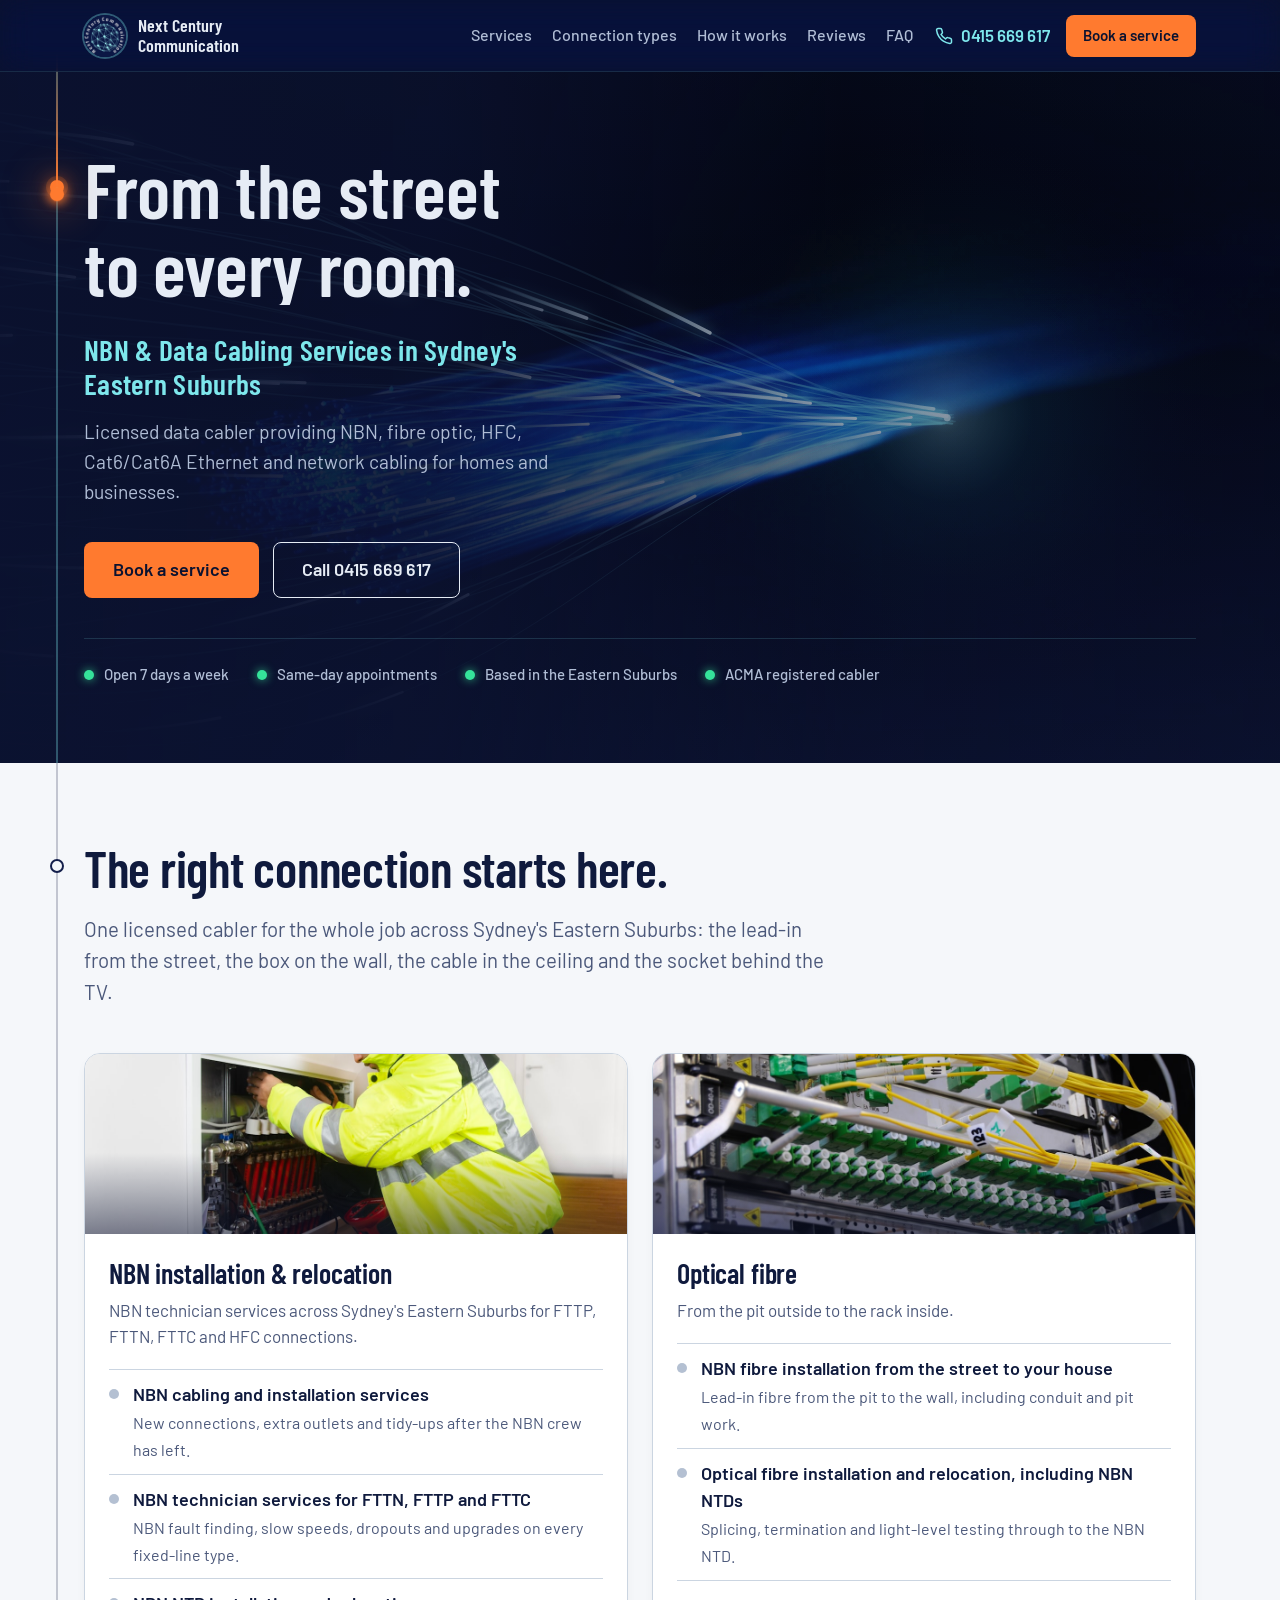
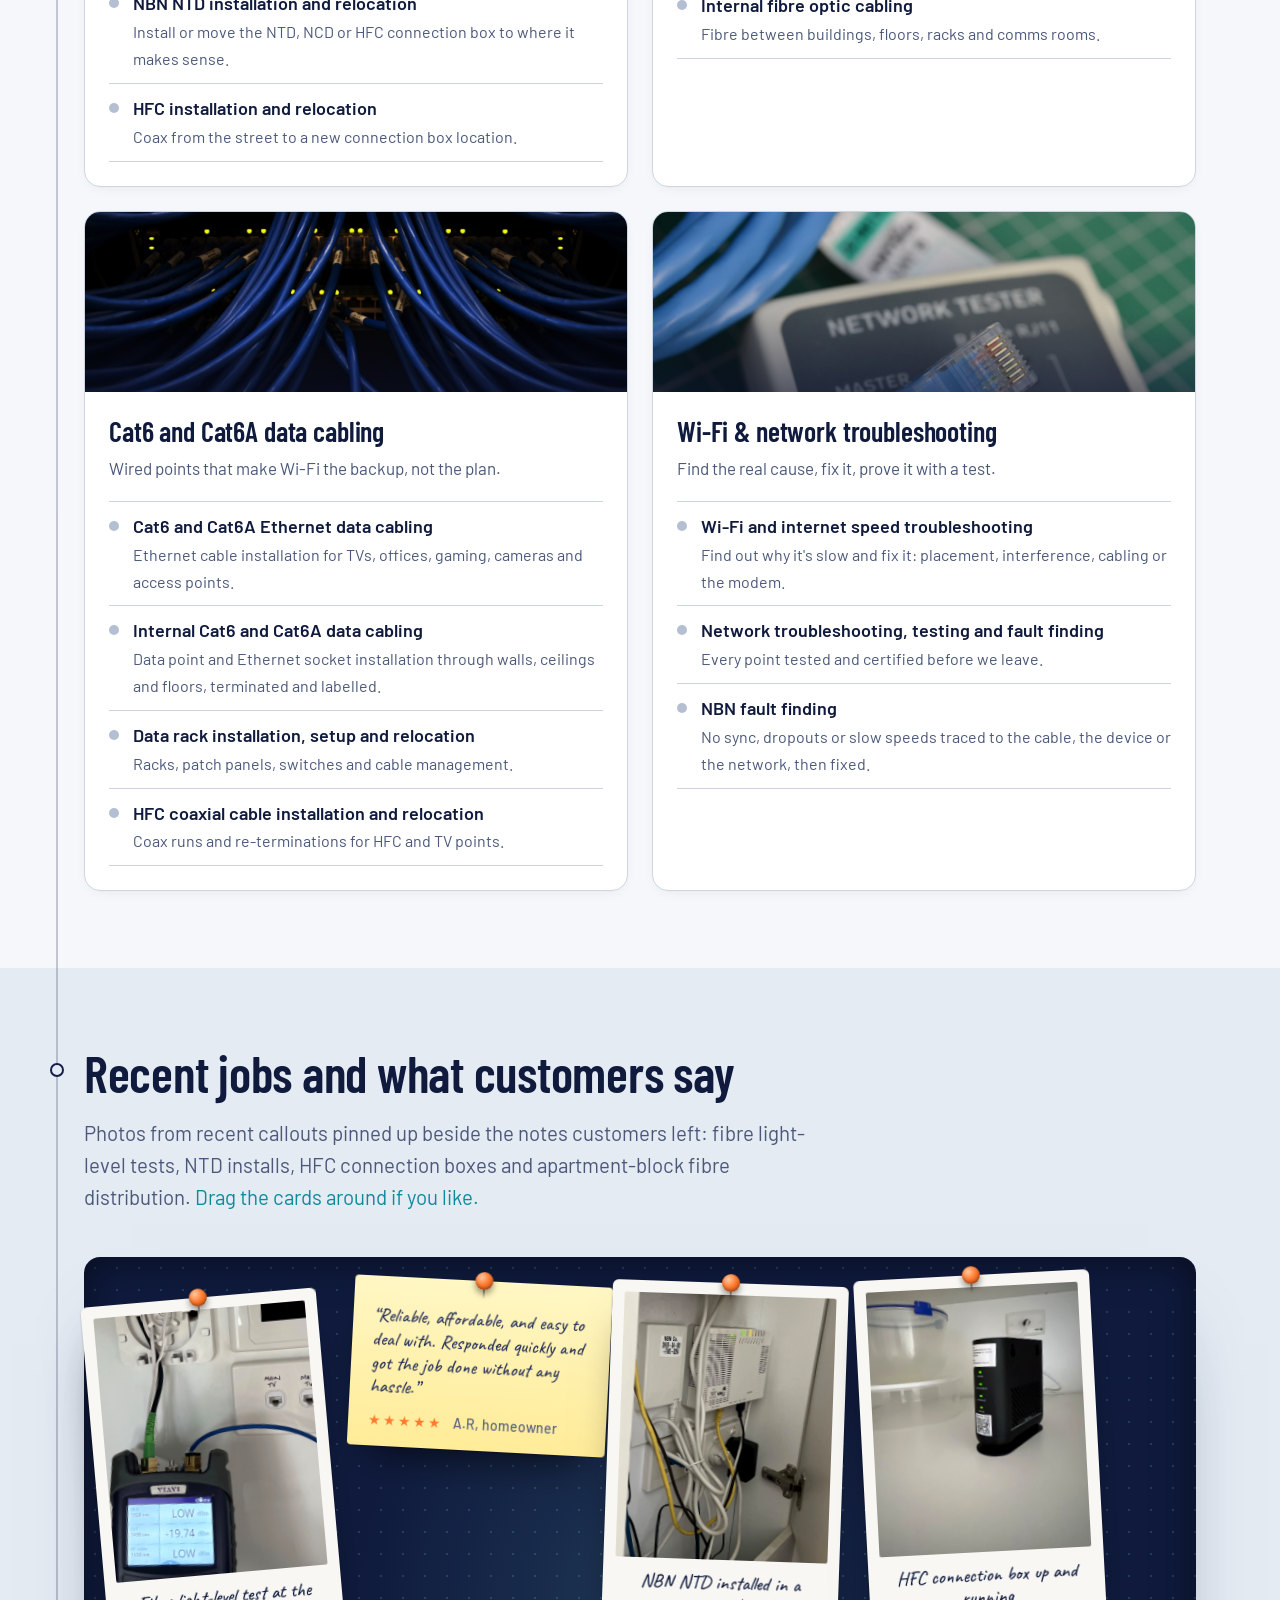
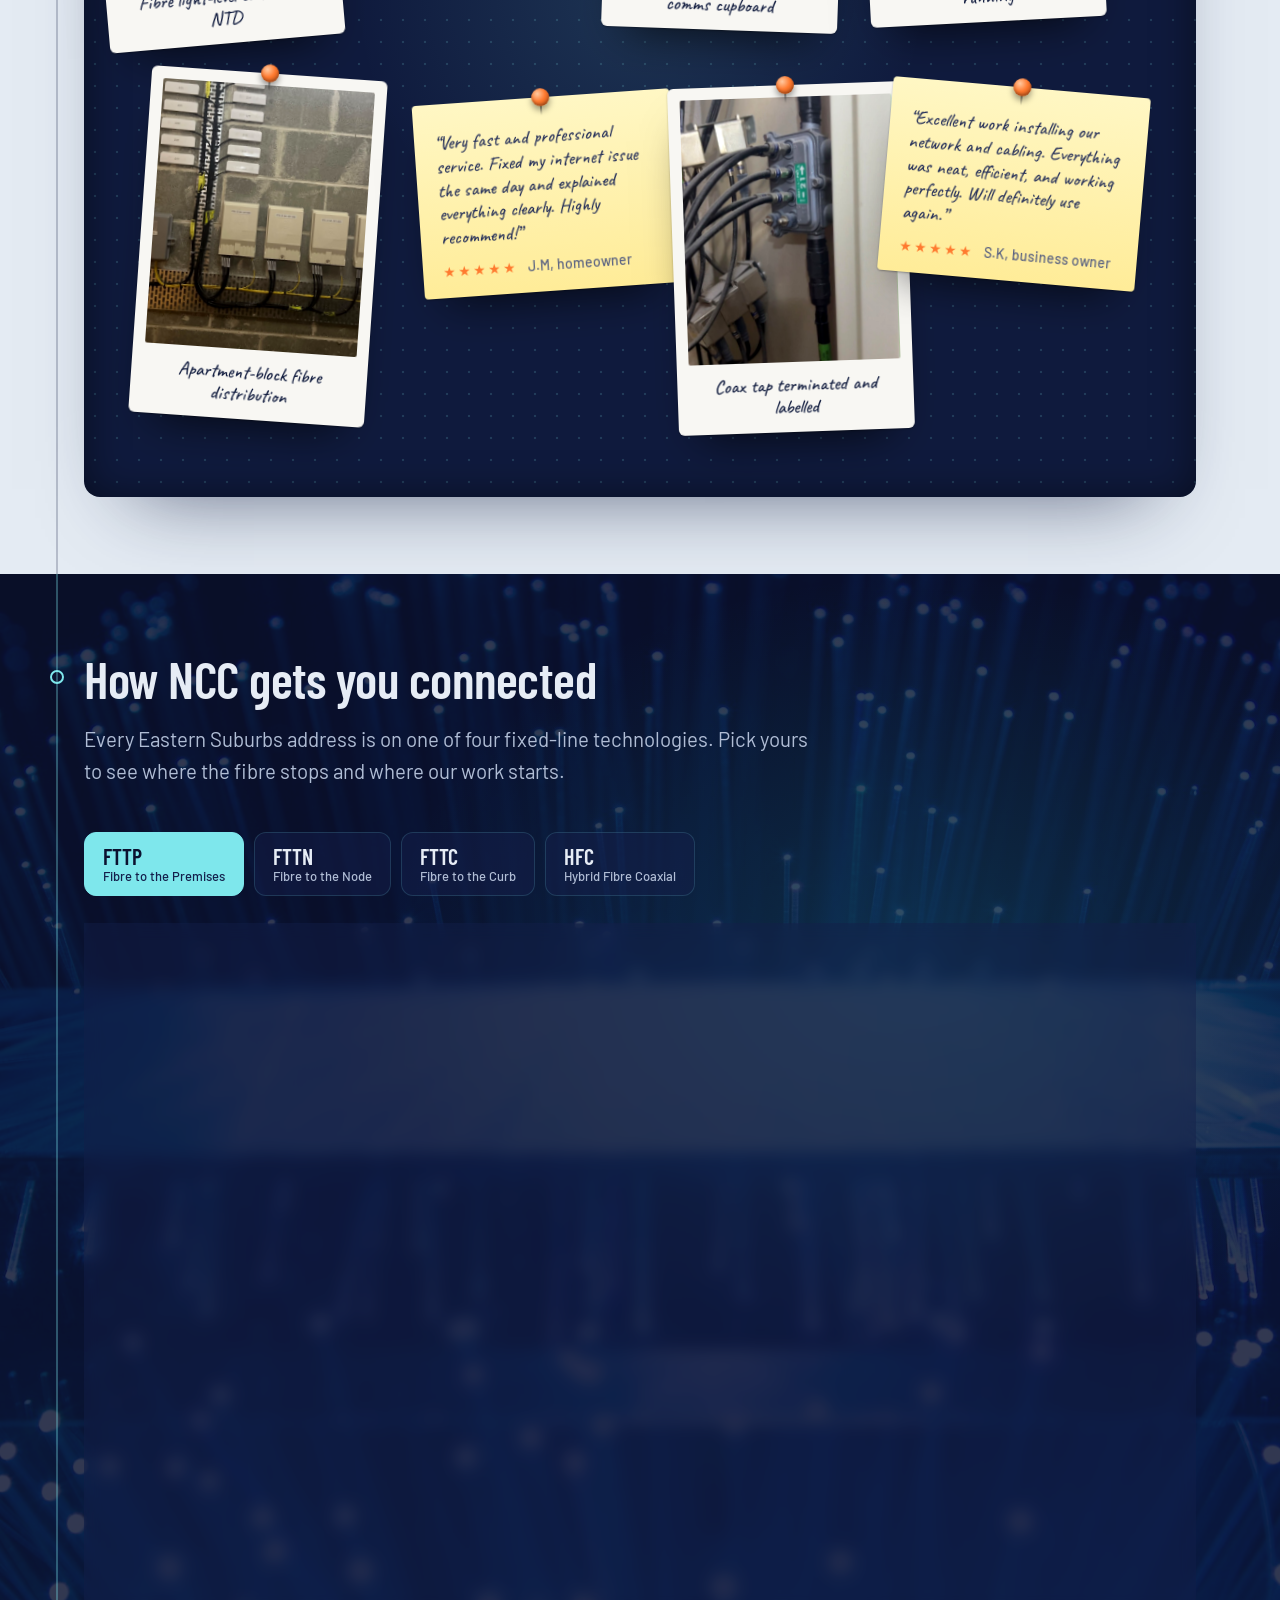
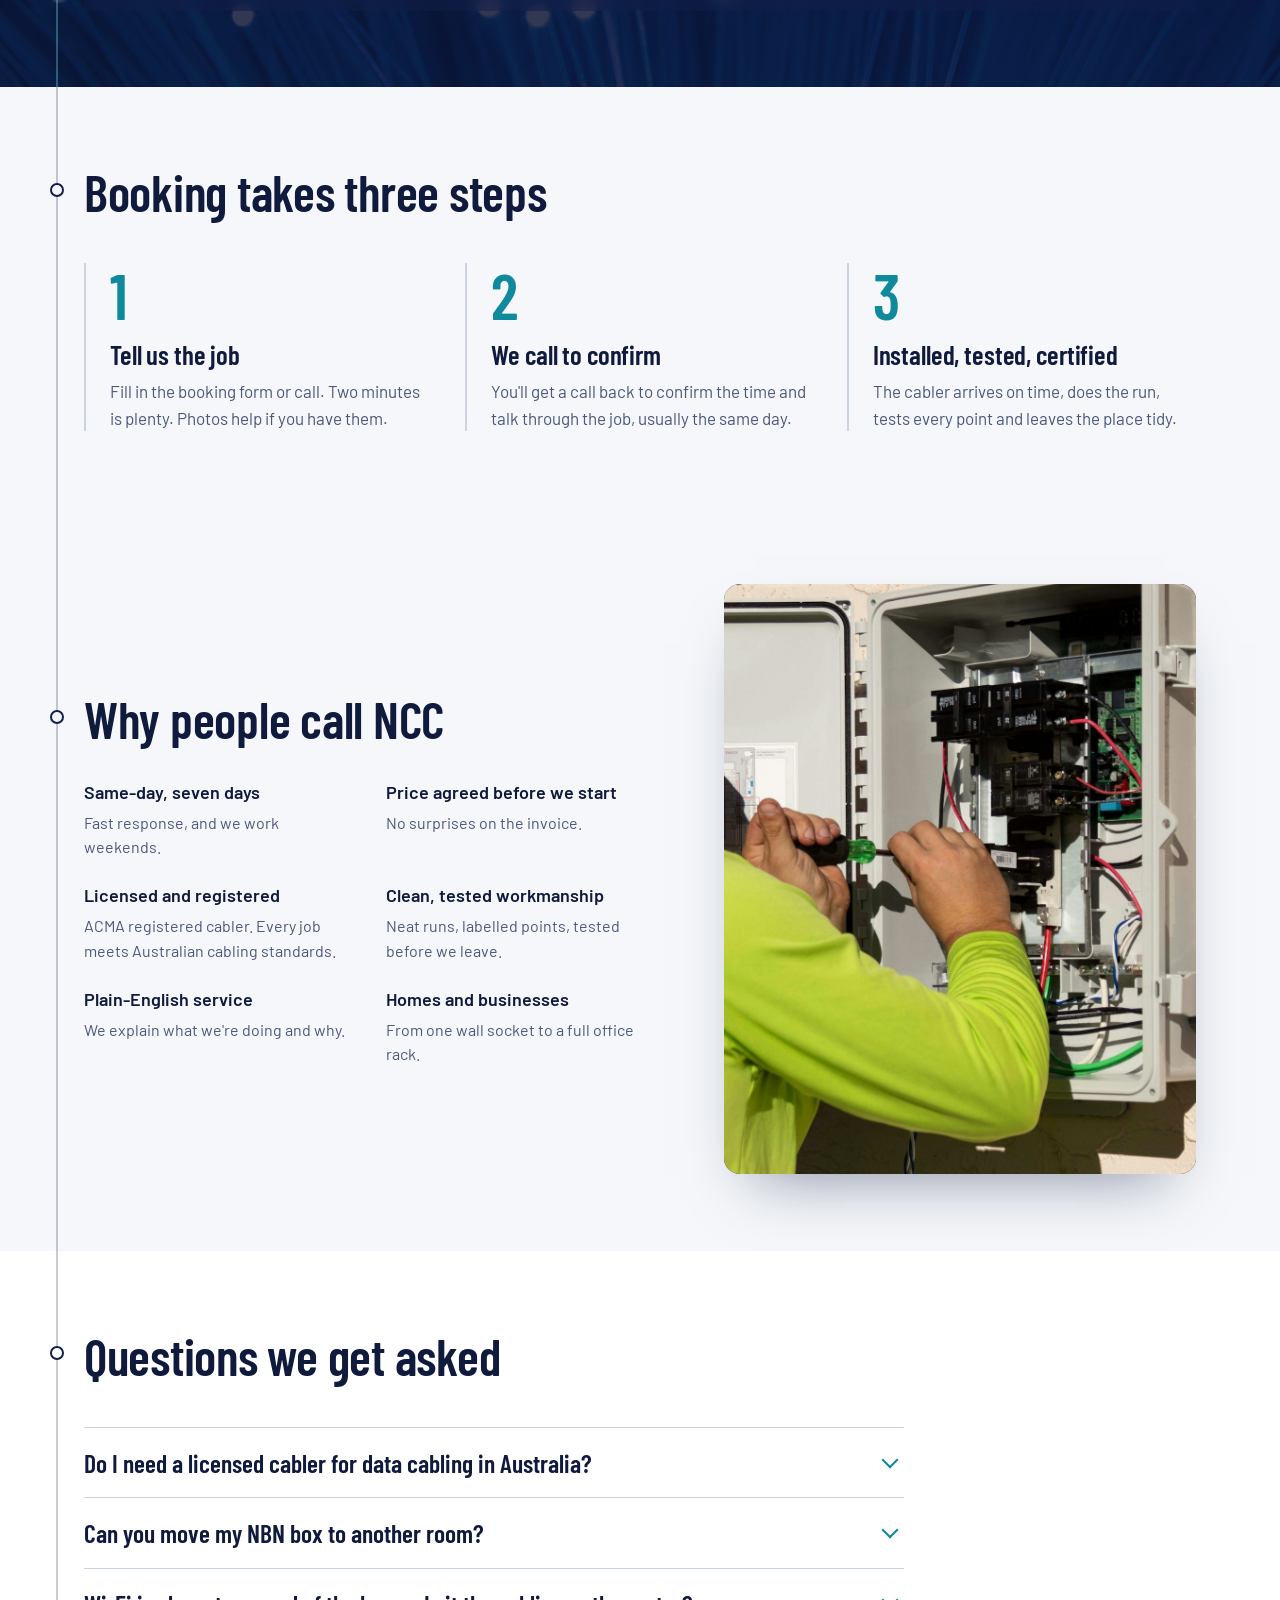
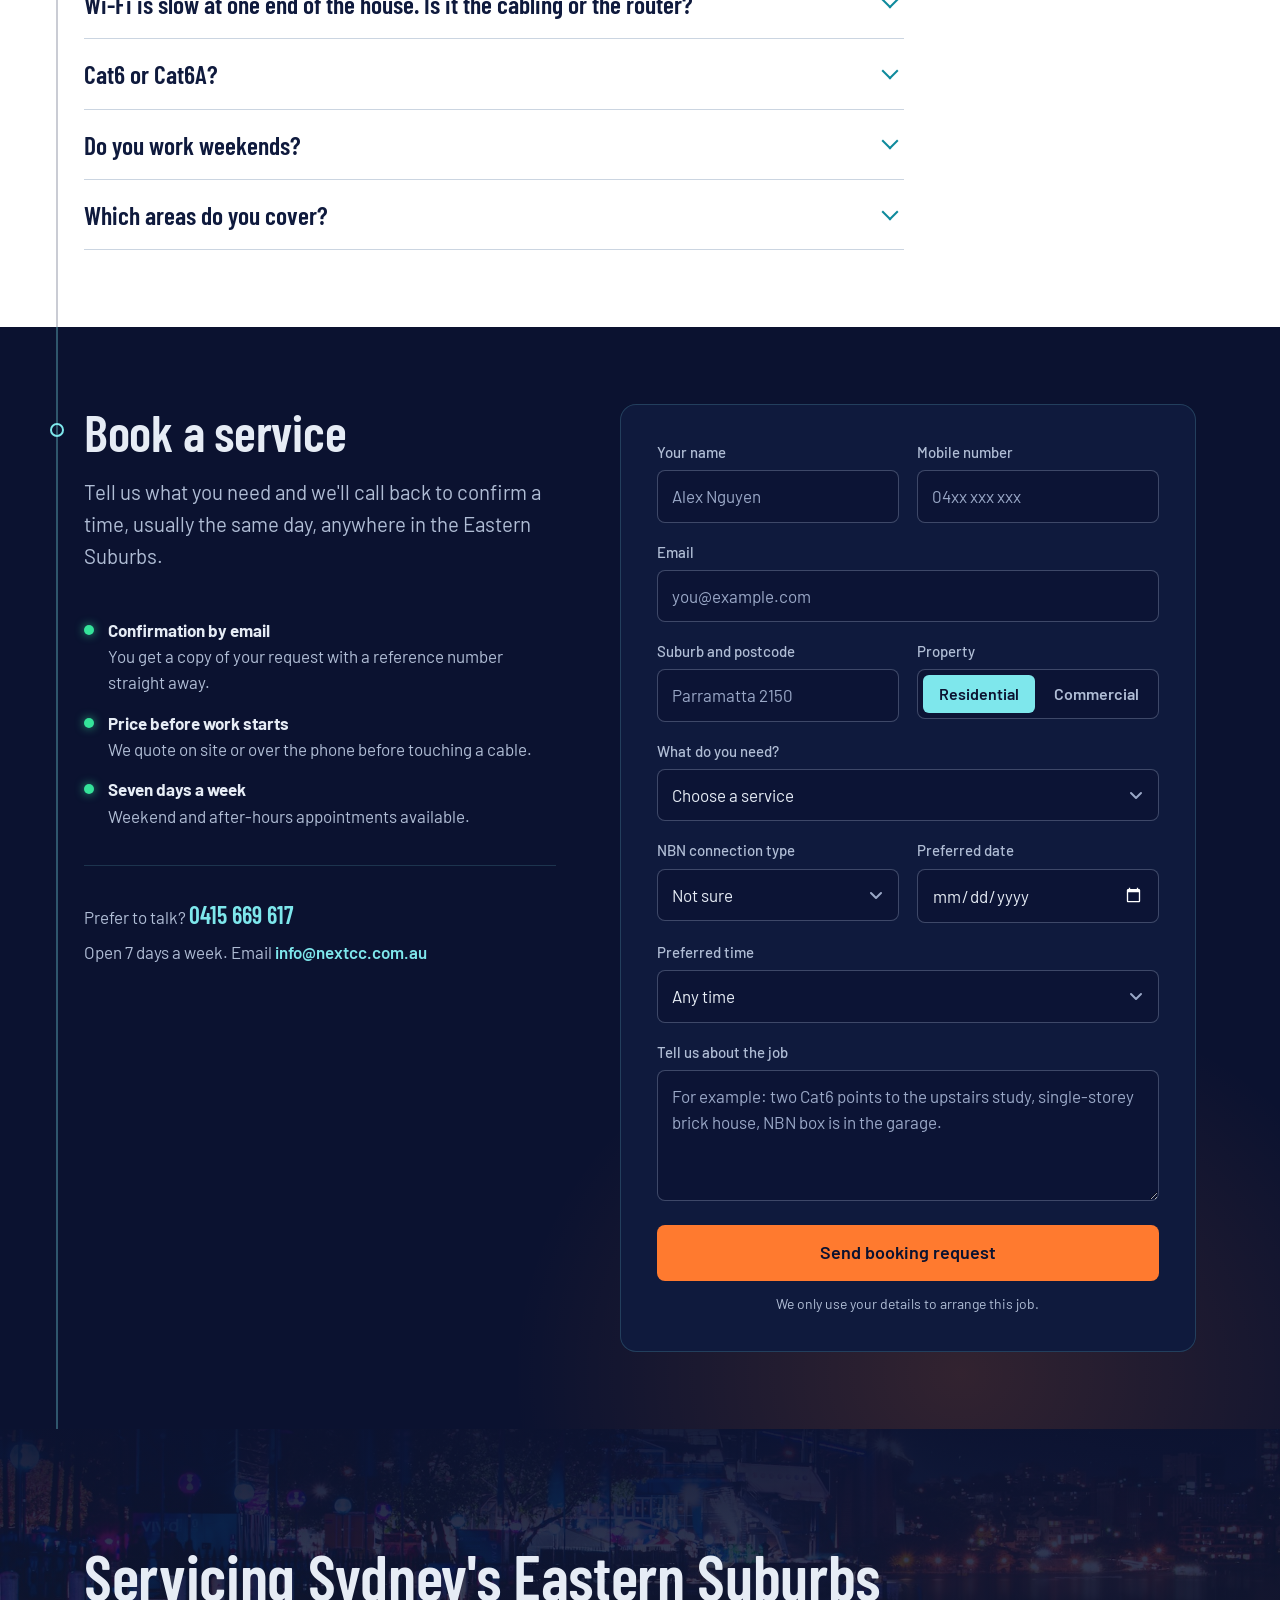
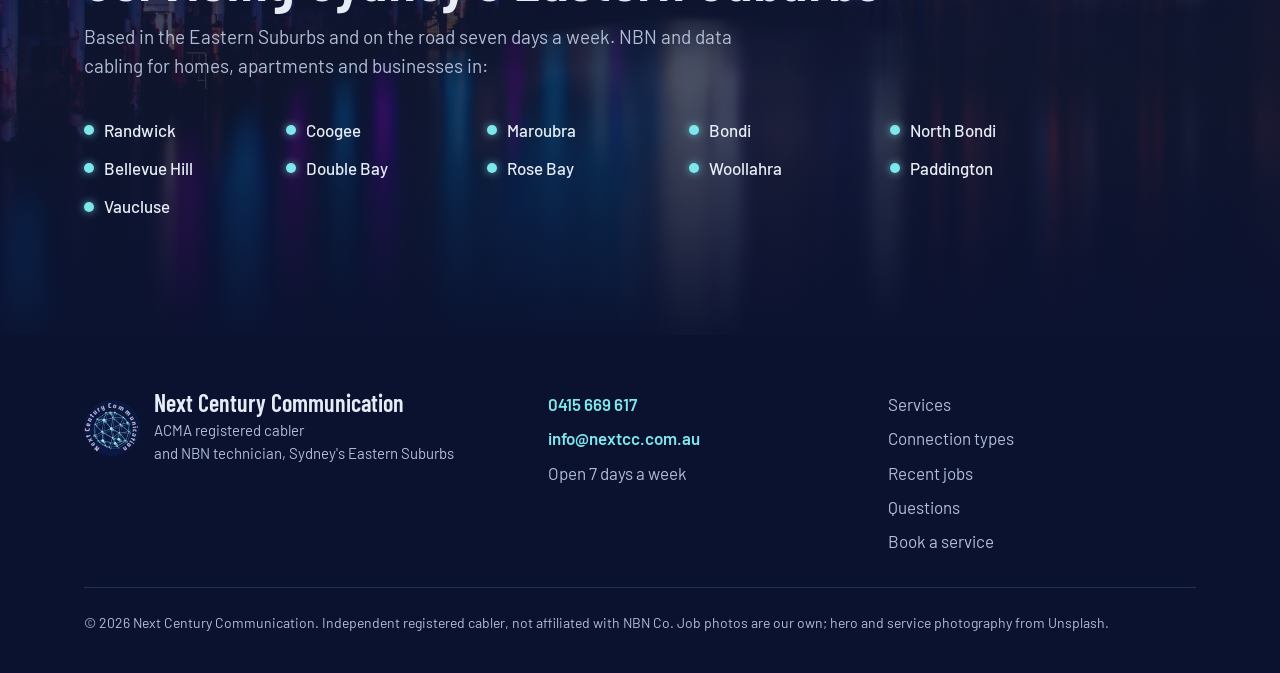
==== commit 75b7c1dd: "Owner wording: Cat6/Cat6A, Eastern Suburbs only, NCC not NBN Re-applied on top of the layout polish " ====
--- a/index.html
+++ b/index.html
@@ -155,7 +155,7 @@
     <div class="container">
       <header class="sec-head">
         <span class="junction" aria-hidden="true"></span>
-        <h2>Everything between the NBN and your devices</h2>
+        <h2>The right connection starts here.</h2>
         <p class="lede">One licensed cabler for the whole job across Sydney's Eastern Suburbs: the lead-in from the street, the box on the wall, the cable in the ceiling and the socket behind the TV.</p>
       </header>
 
@@ -163,7 +163,7 @@
         <article class="svc-block svc-nbn" data-tilt="3">
           <figure class="svc-photo"><img src="assets/svc-nbn.jpg" alt="Technician in a hi-vis jacket wiring a network cabinet on a wall" loading="lazy" width="1200" height="800"></figure>
           <div class="svc-body">
-            <h3>NBN installation and technician services</h3>
+            <h3>NBN installation &amp; relocation</h3>
             <p>NBN technician services across Sydney's Eastern Suburbs for FTTP, FTTN, FTTC and HFC connections.</p>
             <ul class="svc-list">
               <li><span class="led" aria-hidden="true"></span><span><strong>NBN cabling and installation services</strong><span class="svc-desc">New connections, extra outlets and tidy-ups after the NBN crew has left.</span></span></li>
@@ -204,7 +204,7 @@
         <article class="svc-block svc-fix" data-tilt="3">
           <figure class="svc-photo"><img src="assets/svc-fix.jpg" alt="Network cable tester with a blue Cat6 lead plugged in" loading="lazy" width="1200" height="800"></figure>
           <div class="svc-body">
-            <h3>Troubleshooting, testing and fault finding</h3>
+            <h3>Wi-Fi &amp; network troubleshooting</h3>
             <p>Find the real cause, fix it, prove it with a test.</p>
             <ul class="svc-list">
               <li><span class="led" aria-hidden="true"></span><span><strong>Wi-Fi and internet speed troubleshooting</strong><span class="svc-desc">Find out why it's slow and fix it: placement, interference, cabling or the modem.</span></span></li>
@@ -213,6 +213,45 @@
             </ul>
           </div>
         </article>
+      </div>
+    </div>
+  </section>
+
+  <!-- Pinboard: real jobs and reviews -->
+  <section class="section theme-light jobs" id="reviews">
+    <div class="container">
+      <header class="sec-head">
+        <span class="junction" aria-hidden="true"></span>
+        <h2>Recent jobs and what customers say</h2>
+        <p class="lede">Photos from recent callouts pinned up beside the notes customers left: fibre light-level tests, NTD installs, HFC connection boxes and apartment-block fibre distribution. <span class="hint-drag">Drag the cards around if you like.</span></p>
+      </header>
+      <div class="board" id="board">
+        <ul class="pins">
+          <li class="pin-item" style="--i:0;--r:-5deg;--x:1%;--y:40px">
+            <figure class="card polaroid" data-tilt="8"><span class="pin" aria-hidden="true"></span><img src="assets/job-fibre-test.jpg" width="900" height="1125" alt="Optical power meter showing a fibre light-level reading at an NBN wall plate" loading="lazy"><figcaption>Fibre light-level test at the NTD</figcaption></figure>
+          </li>
+          <li class="pin-item pin-note" style="--i:1;--r:3deg;--x:24%;--y:24px">
+            <blockquote class="card note" data-tilt="6"><span class="pin" aria-hidden="true"></span><p>“Reliable, affordable, and easy to deal with. Responded quickly and got the job done without any hassle.”</p><footer><span class="stars" aria-label="Five stars">★★★★★</span>A.R, homeowner</footer></blockquote>
+          </li>
+          <li class="pin-item" style="--i:2;--r:2deg;--x:47%;--y:26px">
+            <figure class="card polaroid" data-tilt="8"><span class="pin" aria-hidden="true"></span><img src="assets/job-ntd-cupboard.jpg" width="900" height="1125" alt="NBN network termination device mounted inside a comms cupboard with cabling" loading="lazy"><figcaption>NBN NTD installed in a comms cupboard</figcaption></figure>
+          </li>
+          <li class="pin-item" style="--i:3;--r:-3deg;--x:70%;--y:18px">
+            <figure class="card polaroid" data-tilt="8"><span class="pin" aria-hidden="true"></span><img src="assets/job-hfc-box.jpg" width="900" height="1125" alt="NBN HFC connection box on a shelf with all status lights green" loading="lazy"><figcaption>HFC connection box up and running</figcaption></figure>
+          </li>
+          <li class="pin-item" style="--i:4;--r:4deg;--x:5%;--y:416px">
+            <figure class="card polaroid" data-tilt="8"><span class="pin" aria-hidden="true"></span><img src="assets/job-mdu-hfc.jpg" width="900" height="1125" alt="Rows of labelled fibre distribution units on a basement wall of an apartment block" loading="lazy"><figcaption>Apartment-block fibre distribution</figcaption></figure>
+          </li>
+          <li class="pin-item pin-note" style="--i:5;--r:-4deg;--x:30%;--y:440px">
+            <blockquote class="card note" data-tilt="6"><span class="pin" aria-hidden="true"></span><p>“Very fast and professional service. Fixed my internet issue the same day and explained everything clearly. Highly recommend!”</p><footer><span class="stars" aria-label="Five stars">★★★★★</span>J.M, homeowner</footer></blockquote>
+          </li>
+          <li class="pin-item" style="--i:6;--r:-2deg;--x:53%;--y:428px">
+            <figure class="card polaroid" data-tilt="8"><span class="pin" aria-hidden="true"></span><img src="assets/job-coax-tap.jpg" width="900" height="1125" alt="Coaxial tap with multiple terminated cables" loading="lazy"><figcaption>Coax tap terminated and labelled</figcaption></figure>
+          </li>
+          <li class="pin-item pin-note" style="--i:7;--r:5deg;--x:72%;--y:430px">
+            <blockquote class="card note" data-tilt="6"><span class="pin" aria-hidden="true"></span><p>“Excellent work installing our network and cabling. Everything was neat, efficient, and working perfectly. Will definitely use again.”</p><footer><span class="stars" aria-label="Five stars">★★★★★</span>S.K, business owner</footer></blockquote>
+          </li>
+        </ul>
       </div>
     </div>
   </section>
@@ -320,44 +359,7 @@
     </div>
   </section>
 
-  <!-- Pinboard: real jobs and reviews -->
-  <section class="section theme-light jobs" id="reviews">
-    <div class="container">
-      <header class="sec-head">
-        <span class="junction" aria-hidden="true"></span>
-        <h2>Recent jobs and what customers say</h2>
-        <p class="lede">Photos from recent callouts pinned up beside the notes customers left: fibre light-level tests, NTD installs, HFC connection boxes and apartment-block fibre distribution. <span class="hint-drag">Drag the cards around if you like.</span></p>
-      </header>
-      <div class="board" id="board">
-        <ul class="pins">
-          <li class="pin-item" style="--i:0;--r:-5deg;--x:1%;--y:40px">
-            <figure class="card polaroid" data-tilt="8"><span class="pin" aria-hidden="true"></span><img src="assets/job-fibre-test.jpg" width="900" height="1125" alt="Optical power meter showing a fibre light-level reading at an NBN wall plate" loading="lazy"><figcaption>Fibre light-level test at the NTD</figcaption></figure>
-          </li>
-          <li class="pin-item pin-note" style="--i:1;--r:3deg;--x:24%;--y:24px">
-            <blockquote class="card note" data-tilt="6"><span class="pin" aria-hidden="true"></span><p>“Reliable, affordable, and easy to deal with. Responded quickly and got the job done without any hassle.”</p><footer><span class="stars" aria-label="Five stars">★★★★★</span>A.R, homeowner</footer></blockquote>
-          </li>
-          <li class="pin-item" style="--i:2;--r:2deg;--x:47%;--y:26px">
-            <figure class="card polaroid" data-tilt="8"><span class="pin" aria-hidden="true"></span><img src="assets/job-ntd-cupboard.jpg" width="900" height="1125" alt="NBN network termination device mounted inside a comms cupboard with cabling" loading="lazy"><figcaption>NBN NTD installed in a comms cupboard</figcaption></figure>
-          </li>
-          <li class="pin-item" style="--i:3;--r:-3deg;--x:70%;--y:18px">
-            <figure class="card polaroid" data-tilt="8"><span class="pin" aria-hidden="true"></span><img src="assets/job-hfc-box.jpg" width="900" height="1125" alt="NBN HFC connection box on a shelf with all status lights green" loading="lazy"><figcaption>HFC connection box up and running</figcaption></figure>
-          </li>
-          <li class="pin-item" style="--i:4;--r:4deg;--x:5%;--y:416px">
-            <figure class="card polaroid" data-tilt="8"><span class="pin" aria-hidden="true"></span><img src="assets/job-mdu-hfc.jpg" width="900" height="1125" alt="Rows of labelled fibre distribution units on a basement wall of an apartment block" loading="lazy"><figcaption>Apartment-block fibre distribution</figcaption></figure>
-          </li>
-          <li class="pin-item pin-note" style="--i:5;--r:-4deg;--x:30%;--y:440px">
-            <blockquote class="card note" data-tilt="6"><span class="pin" aria-hidden="true"></span><p>“Very fast and professional service. Fixed my internet issue the same day and explained everything clearly. Highly recommend!”</p><footer><span class="stars" aria-label="Five stars">★★★★★</span>J.M, homeowner</footer></blockquote>
-          </li>
-          <li class="pin-item" style="--i:6;--r:-2deg;--x:53%;--y:428px">
-            <figure class="card polaroid" data-tilt="8"><span class="pin" aria-hidden="true"></span><img src="assets/job-coax-tap.jpg" width="900" height="1125" alt="Coaxial tap with multiple terminated cables" loading="lazy"><figcaption>Coax tap terminated and labelled</figcaption></figure>
-          </li>
-          <li class="pin-item pin-note" style="--i:7;--r:5deg;--x:72%;--y:430px">
-            <blockquote class="card note" data-tilt="6"><span class="pin" aria-hidden="true"></span><p>“Excellent work installing our network and cabling. Everything was neat, efficient, and working perfectly. Will definitely use again.”</p><footer><span class="stars" aria-label="Five stars">★★★★★</span>S.K, business owner</footer></blockquote>
-          </li>
-        </ul>
-      </div>
-    </div>
-  </section>
+
 
   <!-- Why + reviews -->
   <section class="section theme-light why" id="why">
--- a/styles.css
+++ b/styles.css
@@ -13,7 +13,7 @@
   --cyan-700: #0E8A9C;
   --orange: #FF7A2F;
   --orange-400: #FF8F4F;
-  --mist: #EEF3F8;
+  --mist: #F5F7FA;
   --mist-2: #E4EBF3;
   --white: #FFFFFF;
   --ink: #0F1A3D;
@@ -21,7 +21,7 @@
   --line-light: #CBD5E1;
   --line-dark: rgba(126, 231, 236, 0.16);
   --paper: #E6ECF5;
-  --paper-muted: #9AA8C7;
+  --paper-muted: #B0BDD5;
   --copper: #D08A4C;
   --coax: #A99BE0;
   --led-off: #B4C0D2;
@@ -36,7 +36,7 @@
   --nav-h: 72px;
   --r-sm: 8px;
   --r-md: 14px;
-  --r-lg: 22px;
+  --r-lg: 16px;
   --rail-x: calc(max(0px, 50% - var(--container) / 2) + 16px);
 }
 
@@ -120,11 +120,11 @@
   -webkit-backdrop-filter: blur(16px) saturate(140%); backdrop-filter: blur(16px) saturate(140%);
 }
 .nav.is-scrolled { background: rgba(11, 18, 48, 0.9); }
-.nav-inner { height: 100%; display: flex; align-items: center; gap: 28px; }
+.nav-inner { height: 100%; display: flex; align-items: center; gap: 22px; }
 .brand { display: flex; align-items: center; gap: 12px; text-decoration: none; color: var(--paper); margin-right: auto; }
 .brand-mark { width: 42px; height: 42px; border-radius: 50%; box-shadow: 0 0 0 2px rgba(126, 231, 236, 0.35); }
-.brand-name { font-family: var(--font-display); font-weight: 600; font-size: 18px; line-height: 0.95; letter-spacing: 0.01em; max-width: 7.5ch; }
-.nav-links { display: flex; gap: 26px; }
+.brand-name { font-family: var(--font-display); font-weight: 600; font-size: 18px; line-height: 1.1; letter-spacing: 0; max-width: 16ch; }
+.nav-links { display: flex; gap: 20px; }
 .nav-links a { text-decoration: none; color: var(--paper-muted); font-weight: 500; font-size: 16px; white-space: nowrap; transition: color 0.2s; }
 .nav-links a:hover { color: var(--paper); }
 .nav-actions { display: flex; align-items: center; gap: 16px; }
@@ -151,25 +151,25 @@
   .nav-actions .btn { display: none; }
 }
 @media (min-width: 1024px) and (max-width: 1120px) { .brand-name { display: none; } }
-@media (max-width: 560px) { .brand-name { display: none; } }
+@media (max-width: 560px) { .brand-name { font-size: 16px; max-width: 15ch; } .nav-inner { gap: 12px; } .brand { gap: 9px; } .nav-actions { gap: 8px; } .nav-phone { min-width: 36px; min-height: 44px; justify-content: center; } }
 
 /* ---------- sections and the rail ---------- */
 main { position: relative; }
 .section {
   position: relative;
   background: var(--bg); color: var(--fg);
-  padding: clamp(72px, 9vw, 128px) 0;
+  padding: clamp(56px, 6vw, 88px) 0;
   scroll-margin-top: var(--nav-h);
 }
 .section::before {
   content: ""; position: absolute; top: 0; bottom: 0; left: var(--rail-x); width: 2px;
   background: var(--rail); z-index: 2; pointer-events: none;
 }
-.sec-head { position: relative; max-width: 760px; margin-bottom: clamp(36px, 5vw, 64px); }
-.sec-head h2 { font-size: clamp(40px, 5vw, 68px); text-wrap: balance; }
+.sec-head { position: relative; max-width: 760px; margin-bottom: clamp(28px, 3.5vw, 44px); }
+.sec-head h2 { font-size: clamp(36px, 4vw, 52px); line-height: 1.08; text-wrap: balance; }
 .lede { font-size: clamp(18px, 1.6vw, 21px); color: var(--fg-muted); margin-top: 18px; max-width: 62ch; }
 .junction {
-  position: absolute; left: -34px; top: calc(clamp(40px, 5vw, 68px) * 0.5 - 7px);
+  position: absolute; left: -34px; top: calc(clamp(36px, 4vw, 52px) * 0.5 - 7px);
   width: 14px; height: 14px; border-radius: 50%;
   border: 2px solid var(--junction); background: var(--bg); z-index: 3;
   transition: background 0.35s, border-color 0.35s, box-shadow 0.35s;
@@ -195,11 +195,11 @@
 
 /* ---------- hero ---------- */
 .hero {
-  min-height: calc(100svh - var(--nav-h));
+  min-height: 620px;
   display: flex; align-items: center; overflow: hidden;
-  padding: clamp(64px, 8vw, 120px) 0;
-}
-.hero-photo { opacity: 0.6; object-position: 70% 50%; transition: transform 0.9s cubic-bezier(0.2, 0.7, 0.2, 1); will-change: transform; }
+  padding: clamp(48px, 6vw, 88px) 0;
+}
+.hero-photo { opacity: 0.85; object-position: 70% 50%; transition: transform 0.9s cubic-bezier(0.2, 0.7, 0.2, 1); will-change: transform; }
 .hero-canvas { position: absolute; inset: 0; width: 100%; height: 100%; }
 .hero-veil {
   position: absolute; inset: 0; pointer-events: none;
@@ -210,19 +210,19 @@
 .hero-inner { position: relative; z-index: 1; width: 100%; }
 .hero-display {
   position: relative; margin: 0;
-  font-family: var(--font-display); font-weight: 600; font-size: clamp(54px, 7.8vw, 116px); line-height: 0.94; letter-spacing: -0.005em;
-  max-width: 11ch; text-wrap: balance; color: var(--paper);
+  font-family: var(--font-display); font-weight: 600; font-size: clamp(54px, 6vw, 84px); line-height: 1.02; letter-spacing: -0.005em;
+  max-width: 16ch; text-wrap: balance; color: var(--paper);
   background: linear-gradient(100deg, var(--paper) 0 40%, #fff 46%, var(--cyan-300) 50%, #fff 54%, var(--paper) 60% 100%);
   background-size: 260% 100%; background-position: 0% 0;
   -webkit-background-clip: text; background-clip: text; -webkit-text-fill-color: transparent;
   animation: sweep 7s cubic-bezier(0.45, 0, 0.2, 1) 1.8s infinite;
 }
-.hero-display .junction { top: calc(clamp(54px, 7.8vw, 116px) * 0.47 - 7px); }
+.hero-display .junction { top: calc(clamp(54px, 6vw, 84px) * 0.5 - 7px); }
 @keyframes sweep { 0% { background-position: 100% 0; } 38%, 100% { background-position: 0% 0; } }
 .hero h1 { font-size: clamp(22px, 2.3vw, 32px); font-weight: 600; color: var(--cyan-300); line-height: 1.15; letter-spacing: 0.01em; margin-top: 28px; max-width: 34ch; }
-.hero-lede { font-size: clamp(18px, 1.7vw, 22px); color: var(--paper-muted); max-width: 56ch; margin-top: 16px; }
+.hero-lede { font-size: clamp(18px, 1.5vw, 20px); color: var(--paper-muted); max-width: 49ch; margin-top: 16px; }
 .hero-cta { display: flex; flex-wrap: wrap; gap: 14px; margin-top: 36px; }
-.link-lights { display: flex; flex-wrap: wrap; gap: 14px 32px; margin-top: clamp(40px, 6vw, 72px); color: var(--paper-muted); font-weight: 500; }
+.link-lights { display: flex; flex-wrap: wrap; gap: 14px 28px; margin-top: 40px; padding-top: 24px; border-top: 1px solid var(--line-dark); font-size: 15px; color: var(--paper-muted); font-weight: 500; }
 .link-lights li { display: flex; align-items: center; gap: 10px; }
 .link-lights .led { background: var(--led-on); box-shadow: 0 0 10px rgba(53, 227, 154, 0.8); }
 @media (max-width: 760px) {
@@ -231,32 +231,31 @@
 }
 
 /* ---------- services ---------- */
-.svc-grid { display: grid; grid-template-columns: repeat(12, 1fr); gap: 24px; }
+.svc-grid { display: grid; grid-template-columns: repeat(2, minmax(0, 1fr)); gap: 24px; }
 .svc-block {
   position: relative; display: flex; flex-direction: column; --mx: 50%; --my: 50%;
   background: var(--bg-raised); border-radius: var(--r-lg); overflow: hidden;
-  box-shadow: 0 1px 0 rgba(15, 26, 61, 0.06), 0 24px 60px -36px rgba(15, 26, 61, 0.45);
+  box-shadow: 0 4px 16px -8px rgba(15, 26, 61, 0.12); border: 1px solid var(--line-light);
   transition: transform 0.35s cubic-bezier(0.2, 0.7, 0.2, 1), box-shadow 0.35s ease;
 }
 .svc-block::after { content: ""; position: absolute; inset: 0; border-radius: inherit; pointer-events: none; opacity: 0; transition: opacity 0.3s; background: radial-gradient(560px circle at var(--mx) var(--my), rgba(126, 231, 236, 0.18), transparent 45%); }
 .svc-block:hover { box-shadow: 0 1px 0 rgba(15, 26, 61, 0.06), 0 48px 90px -44px rgba(15, 26, 61, 0.6); }
 .svc-block:hover::after { opacity: 1; }
-.svc-nbn, .svc-fix { grid-column: span 7; }
-.svc-fibre, .svc-data { grid-column: span 5; }
-.svc-photo { margin: 0; position: relative; aspect-ratio: 16 / 8; overflow: hidden; background: var(--navy-700); }
+.svc-nbn, .svc-fix, .svc-fibre, .svc-data { grid-column: span 1; }
+.svc-photo { margin: 0; position: relative; height: 180px; overflow: hidden; background: var(--navy-700); }
 .svc-photo img { width: 100%; height: 100%; object-fit: cover; transition: transform 0.9s cubic-bezier(0.2, 0.7, 0.2, 1); }
 .svc-block:hover .svc-photo img { transform: scale(1.04); }
 .svc-photo::after { content: ""; position: absolute; inset: 0; background: linear-gradient(180deg, rgba(11, 18, 48, 0) 55%, rgba(11, 18, 48, 0.5)); }
-.svc-body { padding: 28px 28px 30px; }
-.svc-body h3 { font-size: clamp(26px, 2.4vw, 32px); }
+.svc-body { padding: 24px; }
+.svc-body h3 { font-size: clamp(26px, 2.2vw, 30px); line-height: 1.1; }
 .svc-body > p { color: var(--fg-muted); margin-top: 8px; }
 .svc-list { margin-top: 20px; border-top: 1px solid var(--line); }
-.svc-list li { display: grid; grid-template-columns: 10px 1fr; gap: 14px; align-items: start; padding: 14px 0; border-bottom: 1px solid var(--line); }
+.svc-list li { display: grid; grid-template-columns: 10px 1fr; gap: 14px; align-items: start; padding: 11px 0; border-bottom: 1px solid var(--line); }
 .svc-list .led { margin-top: 8px; }
 .svc-list li:hover .led { background: var(--led-on); box-shadow: 0 0 10px rgba(53, 227, 154, 0.8); }
 .svc-list strong { display: block; font-weight: 600; font-size: 18px; color: var(--ink); }
 .svc-list .svc-desc { color: var(--fg-muted); font-size: 16px; }
-@media (max-width: 900px) { .svc-nbn, .svc-fix, .svc-fibre, .svc-data { grid-column: span 12; } }
+@media (max-width: 760px) { .svc-grid { grid-template-columns: 1fr; } .svc-photo { height: 150px; } }
 @media (max-width: 560px) { .svc-body { padding: 22px 20px 24px; } }
 
 /* ---------- NBN diagram ---------- */
@@ -424,7 +423,7 @@
 }
 .field select option { color: var(--ink); background: var(--white); }
 .field input:focus, .field select:focus, .field textarea:focus { outline: none; border-color: var(--cyan-300); box-shadow: 0 0 0 3px rgba(126, 231, 236, 0.22); }
-.field input::placeholder, .field textarea::placeholder { color: rgba(154, 168, 199, 0.55); }
+.field input::placeholder, .field textarea::placeholder { color: #9AA8C7; }
 .field input[type="date"] { color-scheme: dark; }
 .field.is-invalid input, .field.is-invalid select, .field.is-invalid textarea { border-color: var(--error); }
 .field-error { font-size: 14px; color: var(--error); }
@@ -508,3 +507,25 @@
   .hero-display { animation: none; background-position: 0% 0; }
   .pin-item { opacity: 1; translate: 0 0; animation: none !important; }
 }
+.faq { --bg: var(--white); }
+.book-panel { background: var(--navy-800); box-shadow: none; }
+.field { min-width: 0; }
+.nav-phone:hover, .footer-contact a:hover { color: var(--white); }
+@media (max-width: 560px) {
+  :root { --pad-l: 24px; --pad-r: 24px; --rail-x: 10px; }
+  .junction { left: -20px; width: 12px; height: 12px; }
+  .hero { min-height: auto; padding: 42px 0 36px; }
+  .hero-display { font-size: clamp(44px, 12.4vw, 62px); }
+  .hero h1 { font-size: 23px; margin-top: 22px; }
+  .hero-display .junction { top: 18px; }
+  .hero-lede { font-size: 18px; line-height: 1.55; }
+  .hero-cta { gap: 10px; margin-top: 26px; }
+  .hero-cta .btn { width: 100%; min-height: 50px; }
+  .link-lights { display: grid; grid-template-columns: 1fr 1fr; gap: 14px 12px; font-size: 13px; margin-top: 28px; padding-top: 20px; }
+  .link-lights li { gap: 7px; align-items: flex-start; }
+  .link-lights .led { width: 7px; height: 7px; margin-top: 7px; box-shadow: none; }
+  .rail-pulse { width: 10px; height: 10px; left: calc(var(--rail-x) - 4px); }
+  .rail-pulse::before { left: 4px; }
+  .book-panel { padding: 20px 16px; }
+  .mobile-bar .btn { min-width: 0; padding-inline: 12px; font-size: 16px; }
+}
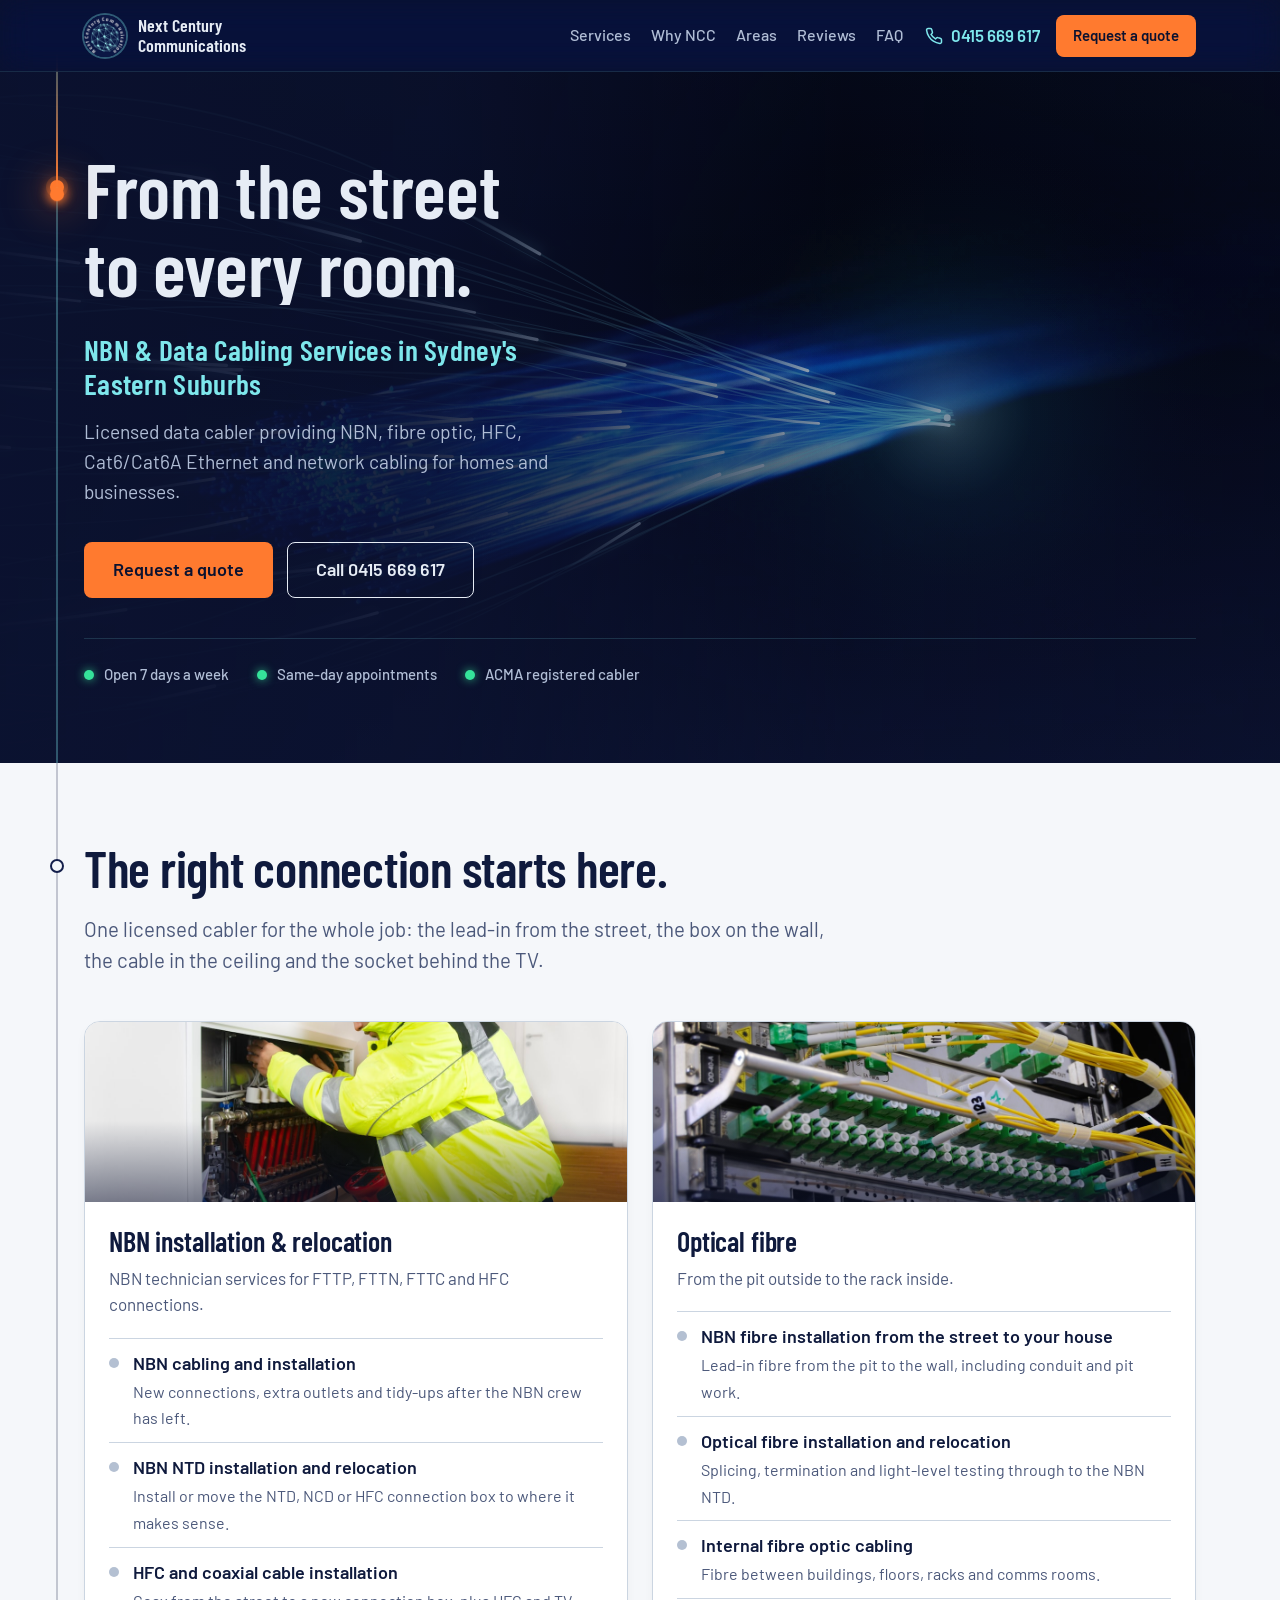
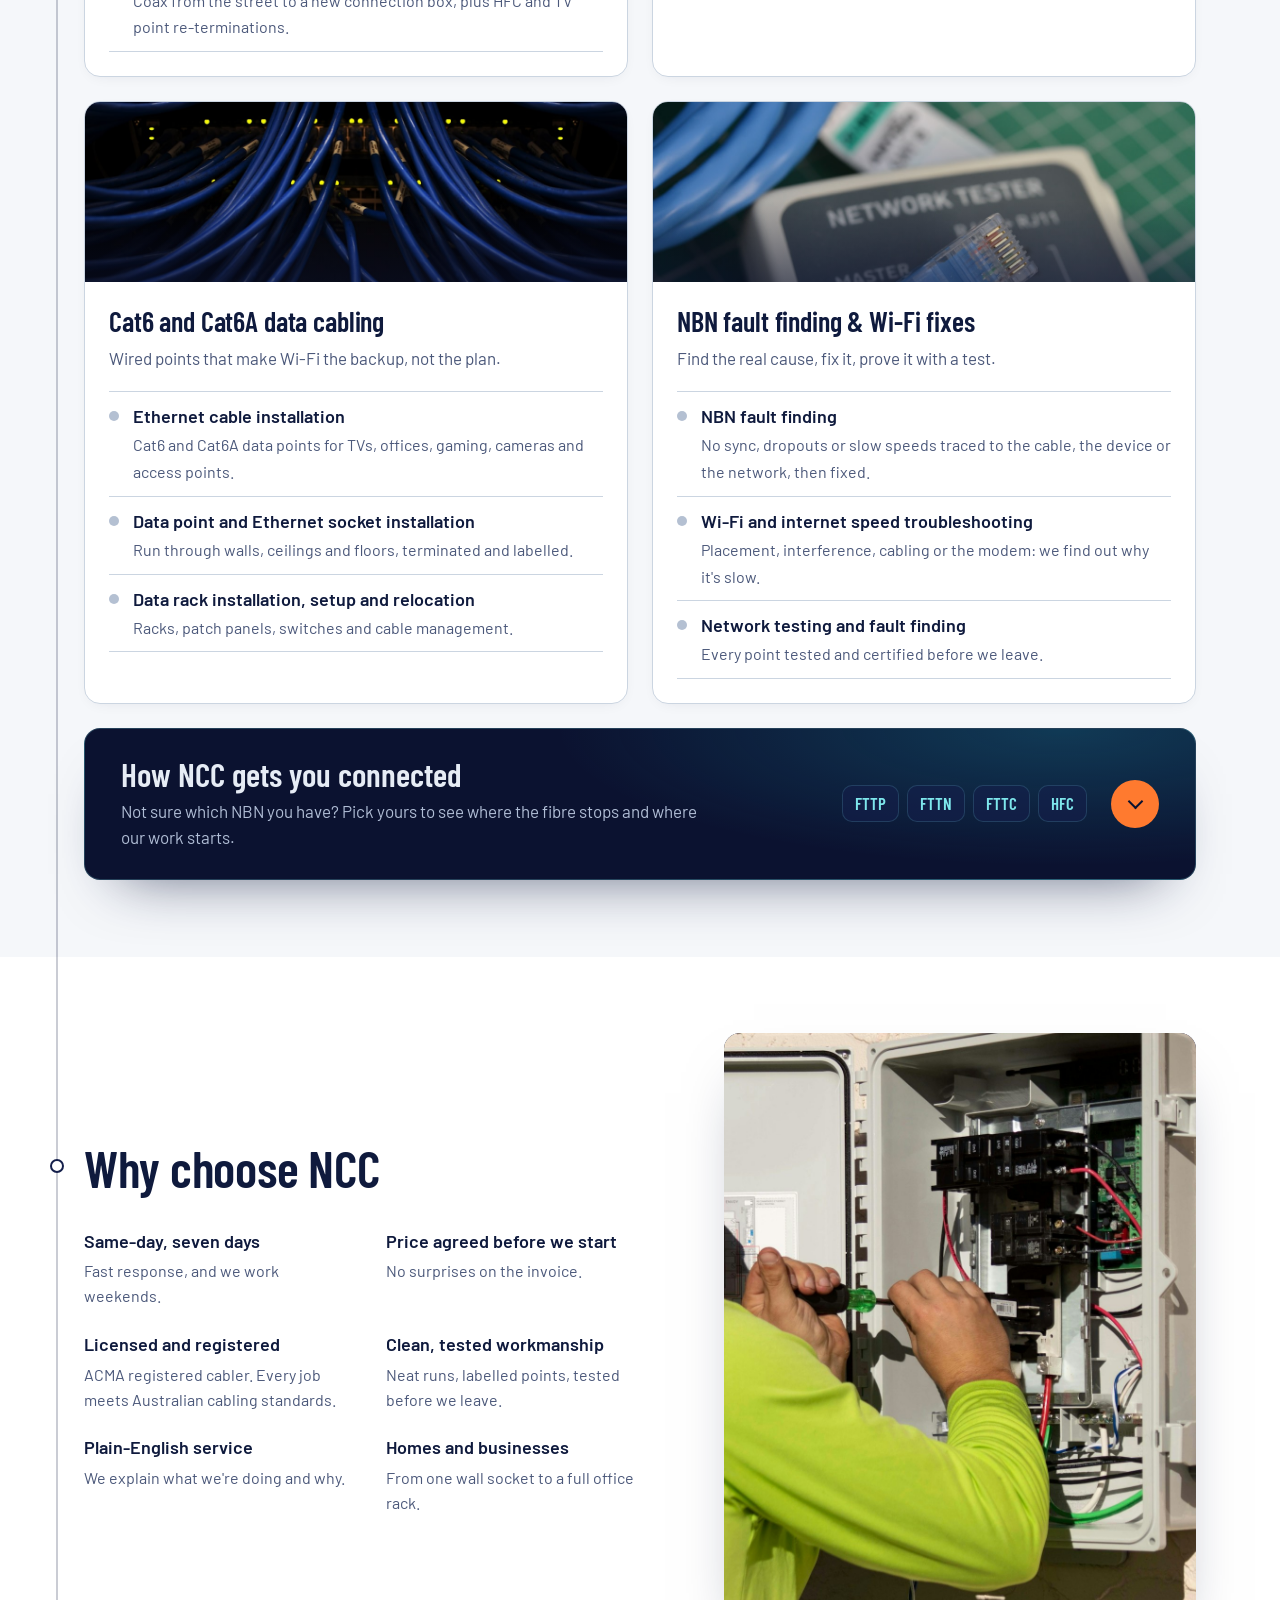
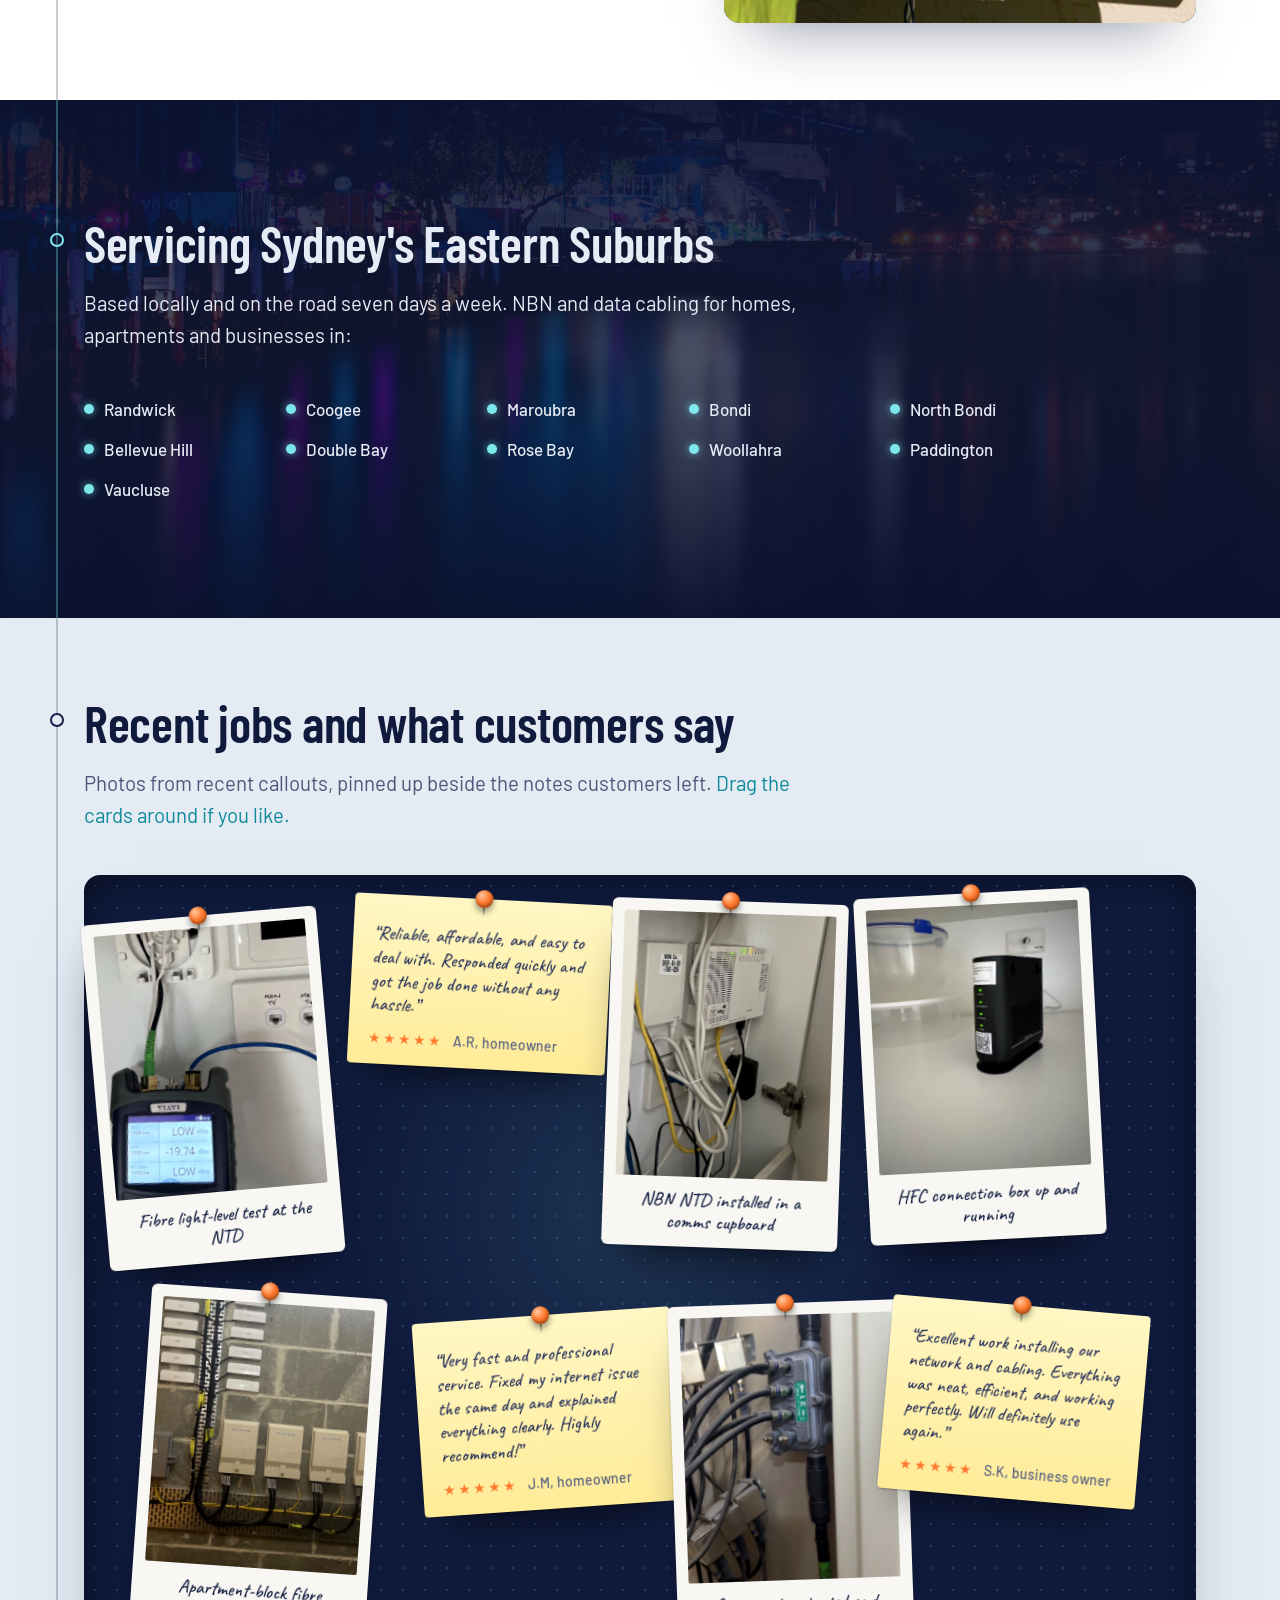
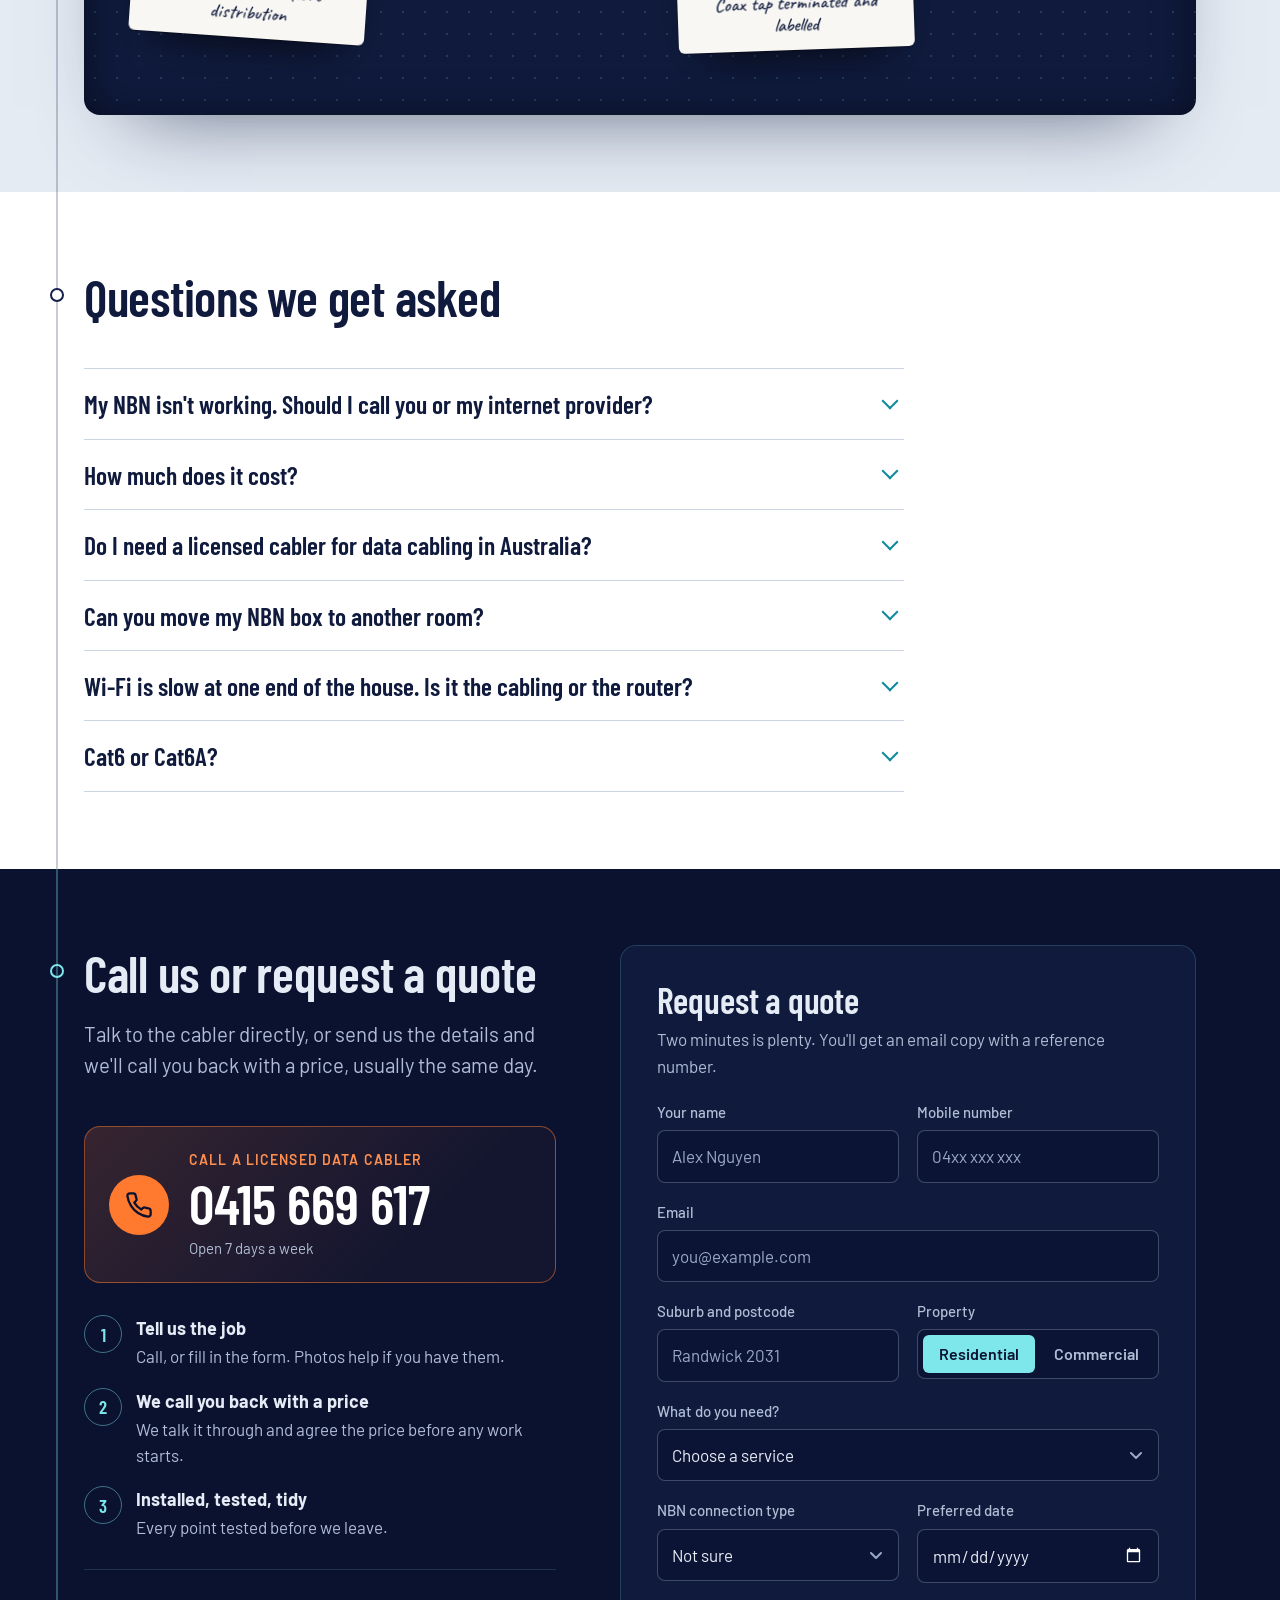
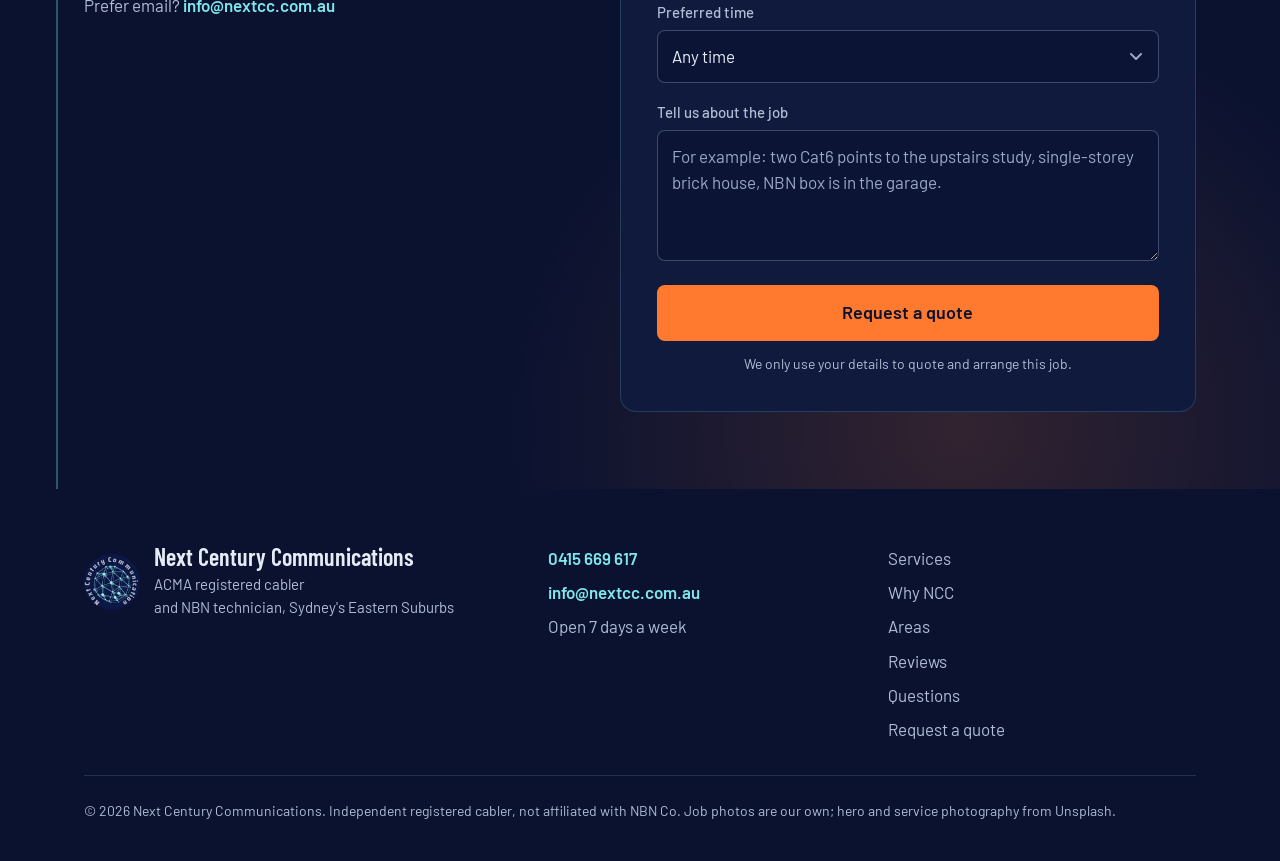
==== commit af4926c4: "Focused homepage: one order, no repeats, "Request a quote" The page was too long and said the same t" ====
--- a/index.html
+++ b/index.html
@@ -11,7 +11,7 @@
   <link rel="icon" href="assets/favicon-64.png" type="image/png">
   <link rel="apple-touch-icon" href="assets/logo-192.png">
   <meta property="og:type" content="website">
-  <meta property="og:site_name" content="Next Century Communication">
+  <meta property="og:site_name" content="Next Century Communications">
   <meta property="og:title" content="NBN &amp; Data Cabling Services in Sydney's Eastern Suburbs">
   <meta property="og:description" content="Licensed data cabler providing NBN, fibre optic, HFC, Cat6/Cat6A Ethernet and network cabling for homes and businesses. From the street to every room.">
   <meta property="og:url" content="https://hyderkhan.github.io/ncc-datacable/">
@@ -28,7 +28,8 @@
     "@context": "https://schema.org",
     "@type": "LocalBusiness",
     "@id": "https://nccdatacable.com/#business",
-    "name": "Next Century Communication",
+    "name": "Next Century Communications",
+    "alternateName": "NCC",
     "description": "Licensed data cabler and NBN technician in Sydney's Eastern Suburbs. NBN fibre installation from the street to the house, NTD installation and relocation, Cat6 and Cat6A Ethernet data points, HFC, data racks and NBN fault finding for homes and businesses.",
     "url": "https://nccdatacable.com/",
     "telephone": "+61415669617",
@@ -84,12 +85,12 @@
     "@context": "https://schema.org",
     "@type": "FAQPage",
     "mainEntity": [
+      { "@type": "Question", "name": "My NBN isn't working. Should I call you or my internet provider?", "acceptedAnswer": { "@type": "Answer", "text": "Call your internet provider first to rule out an outage or an account problem. If they say the network is fine, the fault is usually in the cabling or wall sockets inside your home or office. That's where we come in: we trace the fault, fix it and test it before we leave." } },
+      { "@type": "Question", "name": "How much does it cost?", "acceptedAnswer": { "@type": "Answer", "text": "Every job is different, so we give you the price before any work starts: over the phone for straightforward jobs, or after a quick look on site. No surprises on the invoice." } },
       { "@type": "Question", "name": "Do I need a licensed cabler for data cabling in Australia?", "acceptedAnswer": { "@type": "Answer", "text": "Yes. Under ACMA rules, any cabling that connects to the telecommunications network, including NBN and phone lines, must be done by a registered cabler. That covers Cat6 outlets, NBN relocations and fibre work." } },
       { "@type": "Question", "name": "Can you move my NBN box to another room?", "acceptedAnswer": { "@type": "Answer", "text": "Yes. We relocate NTDs, NCDs and HFC connection boxes for all fixed-line technologies, and re-run the lead-in or internal cabling as needed." } },
       { "@type": "Question", "name": "Wi-Fi is slow at one end of the house. Is it the cabling or the router?", "acceptedAnswer": { "@type": "Answer", "text": "We test the speed at the modem first, then at the problem spot. A wired Cat6 point for a second access point usually fixes it for good, and costs less than most people expect." } },
-      { "@type": "Question", "name": "Cat6 or Cat6A?", "acceptedAnswer": { "@type": "Answer", "text": "Cat6 is suitable for most residential and many commercial Ethernet installations, including 1 Gbps networks and higher-speed applications over appropriate distances and equipment. Cat6A is the step up for longer 10 Gbps runs and for new builds and offices that want headroom. We recommend based on the building." } },
-      { "@type": "Question", "name": "Do you work weekends?", "acceptedAnswer": { "@type": "Answer", "text": "Yes, seven days a week, with same-day appointments when we can fit them in." } },
-      { "@type": "Question", "name": "Which areas do you cover?", "acceptedAnswer": { "@type": "Answer", "text": "Sydney's Eastern Suburbs: Randwick, Coogee, Maroubra, Bondi, North Bondi, Bellevue Hill, Double Bay, Rose Bay, Woollahra, Paddington and Vaucluse." } }
+      { "@type": "Question", "name": "Cat6 or Cat6A?", "acceptedAnswer": { "@type": "Answer", "text": "Cat6 is suitable for most residential and many commercial Ethernet installations, including 1 Gbps networks and higher-speed applications over appropriate distances and equipment. Cat6A is the step up for longer 10 Gbps runs and for new builds and offices that want headroom. We recommend based on the building." } }
     ]
   }
   </script>
@@ -99,14 +100,14 @@
 
 <header class="nav" id="top">
   <div class="container nav-inner">
-    <a class="brand" href="#top" aria-label="Next Century Communication, home">
+    <a class="brand" href="#top" aria-label="Next Century Communications, home">
       <img class="brand-mark" src="assets/logo-96.png" width="42" height="42" alt="">
-      <span class="brand-name">Next Century Communication</span>
+      <span class="brand-name">Next Century Communications</span>
     </a>
     <nav class="nav-links" id="nav-links" aria-label="Primary">
       <a href="#services">Services</a>
-      <a href="#nbn">Connection types</a>
-      <a href="#how">How it works</a>
+      <a href="#why">Why NCC</a>
+      <a href="#areas">Areas</a>
       <a href="#reviews">Reviews</a>
       <a href="#faq">FAQ</a>
     </nav>
@@ -115,7 +116,7 @@
         <svg viewBox="0 0 24 24" fill="none" stroke="currentColor" stroke-width="2" stroke-linecap="round" stroke-linejoin="round" aria-hidden="true"><path d="M22 16.9v3a2 2 0 0 1-2.2 2 19.8 19.8 0 0 1-8.6-3.1 19.5 19.5 0 0 1-6-6A19.8 19.8 0 0 1 2.1 4.2 2 2 0 0 1 4.1 2h3a2 2 0 0 1 2 1.7c.1.9.4 1.9.7 2.8a2 2 0 0 1-.5 2.1L8 9.9a16 16 0 0 0 6 6l1.3-1.3a2 2 0 0 1 2.1-.4c.9.3 1.8.6 2.8.7a2 2 0 0 1 1.7 2z"/></svg>
         <span>0415 669 617</span>
       </a>
-      <a class="btn btn-primary btn-sm" href="#book">Book a service</a>
+      <a class="btn btn-primary btn-sm" href="#book">Request a quote</a>
       <button class="nav-toggle" type="button" aria-expanded="false" aria-controls="nav-links">
         <svg class="icon-menu" viewBox="0 0 24 24" fill="none" stroke="currentColor" stroke-width="2" stroke-linecap="round" aria-hidden="true"><path d="M4 7h16M4 12h16M4 17h16"/></svg>
         <svg class="icon-close" viewBox="0 0 24 24" fill="none" stroke="currentColor" stroke-width="2" stroke-linecap="round" aria-hidden="true"><path d="M6 6l12 12M18 6L6 18"/></svg>
@@ -128,7 +129,7 @@
 <main id="main">
   <div class="rail-pulse" aria-hidden="true"></div>
 
-  <!-- Hero -->
+  <!-- 1. Main message -->
   <section class="section theme-dark hero" id="home">
     <img class="bg-photo hero-photo" src="assets/hero-fibre.jpg" alt="" fetchpriority="high">
     <canvas class="hero-canvas" aria-hidden="true"></canvas>
@@ -138,25 +139,24 @@
       <h1>NBN &amp; Data Cabling Services in Sydney's Eastern Suburbs</h1>
       <p class="hero-lede">Licensed data cabler providing NBN, fibre optic, HFC, Cat6/Cat6A Ethernet and network cabling for homes and businesses.</p>
       <div class="hero-cta">
-        <a class="btn btn-primary btn-lg" href="#book" data-magnet>Book a service</a>
+        <a class="btn btn-primary btn-lg" href="#book" data-magnet>Request a quote</a>
         <a class="btn btn-ghost btn-lg" href="tel:+61415669617" data-magnet>Call 0415 669 617</a>
       </div>
       <ul class="link-lights" aria-label="Highlights">
         <li><span class="led" aria-hidden="true"></span>Open 7 days a week</li>
         <li><span class="led" aria-hidden="true"></span>Same-day appointments</li>
-        <li><span class="led" aria-hidden="true"></span>Based in the Eastern Suburbs</li>
         <li><span class="led" aria-hidden="true"></span><span data-reg>ACMA registered cabler</span></li>
       </ul>
     </div>
   </section>
 
-  <!-- Services -->
+  <!-- 2. Services -->
   <section class="section theme-light services" id="services">
     <div class="container">
       <header class="sec-head">
         <span class="junction" aria-hidden="true"></span>
         <h2>The right connection starts here.</h2>
-        <p class="lede">One licensed cabler for the whole job across Sydney's Eastern Suburbs: the lead-in from the street, the box on the wall, the cable in the ceiling and the socket behind the TV.</p>
+        <p class="lede">One licensed cabler for the whole job: the lead-in from the street, the box on the wall, the cable in the ceiling and the socket behind the TV.</p>
       </header>
 
       <div class="svc-grid">
@@ -164,12 +164,11 @@
           <figure class="svc-photo"><img src="assets/svc-nbn.jpg" alt="Technician in a hi-vis jacket wiring a network cabinet on a wall" loading="lazy" width="1200" height="800"></figure>
           <div class="svc-body">
             <h3>NBN installation &amp; relocation</h3>
-            <p>NBN technician services across Sydney's Eastern Suburbs for FTTP, FTTN, FTTC and HFC connections.</p>
+            <p>NBN technician services for FTTP, FTTN, FTTC and HFC connections.</p>
             <ul class="svc-list">
-              <li><span class="led" aria-hidden="true"></span><span><strong>NBN cabling and installation services</strong><span class="svc-desc">New connections, extra outlets and tidy-ups after the NBN crew has left.</span></span></li>
-              <li><span class="led" aria-hidden="true"></span><span><strong>NBN technician services for FTTN, FTTP and FTTC</strong><span class="svc-desc">NBN fault finding, slow speeds, dropouts and upgrades on every fixed-line type.</span></span></li>
+              <li><span class="led" aria-hidden="true"></span><span><strong>NBN cabling and installation</strong><span class="svc-desc">New connections, extra outlets and tidy-ups after the NBN crew has left.</span></span></li>
               <li><span class="led" aria-hidden="true"></span><span><strong>NBN NTD installation and relocation</strong><span class="svc-desc">Install or move the NTD, NCD or HFC connection box to where it makes sense.</span></span></li>
-              <li><span class="led" aria-hidden="true"></span><span><strong>HFC installation and relocation</strong><span class="svc-desc">Coax from the street to a new connection box location.</span></span></li>
+              <li><span class="led" aria-hidden="true"></span><span><strong>HFC and coaxial cable installation</strong><span class="svc-desc">Coax from the street to a new connection box, plus HFC and TV point re-terminations.</span></span></li>
             </ul>
           </div>
         </article>
@@ -181,7 +180,7 @@
             <p>From the pit outside to the rack inside.</p>
             <ul class="svc-list">
               <li><span class="led" aria-hidden="true"></span><span><strong>NBN fibre installation from the street to your house</strong><span class="svc-desc">Lead-in fibre from the pit to the wall, including conduit and pit work.</span></span></li>
-              <li><span class="led" aria-hidden="true"></span><span><strong>Optical fibre installation and relocation, including NBN NTDs</strong><span class="svc-desc">Splicing, termination and light-level testing through to the NBN NTD.</span></span></li>
+              <li><span class="led" aria-hidden="true"></span><span><strong>Optical fibre installation and relocation</strong><span class="svc-desc">Splicing, termination and light-level testing through to the NBN NTD.</span></span></li>
               <li><span class="led" aria-hidden="true"></span><span><strong>Internal fibre optic cabling</strong><span class="svc-desc">Fibre between buildings, floors, racks and comms rooms.</span></span></li>
             </ul>
           </div>
@@ -193,10 +192,9 @@
             <h3>Cat6 and Cat6A data cabling</h3>
             <p>Wired points that make Wi-Fi the backup, not the plan.</p>
             <ul class="svc-list">
-              <li><span class="led" aria-hidden="true"></span><span><strong>Cat6 and Cat6A Ethernet data cabling</strong><span class="svc-desc">Ethernet cable installation for TVs, offices, gaming, cameras and access points.</span></span></li>
-              <li><span class="led" aria-hidden="true"></span><span><strong>Internal Cat6 and Cat6A data cabling</strong><span class="svc-desc">Data point and Ethernet socket installation through walls, ceilings and floors, terminated and labelled.</span></span></li>
+              <li><span class="led" aria-hidden="true"></span><span><strong>Ethernet cable installation</strong><span class="svc-desc">Cat6 and Cat6A data points for TVs, offices, gaming, cameras and access points.</span></span></li>
+              <li><span class="led" aria-hidden="true"></span><span><strong>Data point and Ethernet socket installation</strong><span class="svc-desc">Run through walls, ceilings and floors, terminated and labelled.</span></span></li>
               <li><span class="led" aria-hidden="true"></span><span><strong>Data rack installation, setup and relocation</strong><span class="svc-desc">Racks, patch panels, switches and cable management.</span></span></li>
-              <li><span class="led" aria-hidden="true"></span><span><strong>HFC coaxial cable installation and relocation</strong><span class="svc-desc">Coax runs and re-terminations for HFC and TV points.</span></span></li>
             </ul>
           </div>
         </article>
@@ -204,171 +202,116 @@
         <article class="svc-block svc-fix" data-tilt="3">
           <figure class="svc-photo"><img src="assets/svc-fix.jpg" alt="Network cable tester with a blue Cat6 lead plugged in" loading="lazy" width="1200" height="800"></figure>
           <div class="svc-body">
-            <h3>Wi-Fi &amp; network troubleshooting</h3>
+            <h3>NBN fault finding &amp; Wi-Fi fixes</h3>
             <p>Find the real cause, fix it, prove it with a test.</p>
             <ul class="svc-list">
-              <li><span class="led" aria-hidden="true"></span><span><strong>Wi-Fi and internet speed troubleshooting</strong><span class="svc-desc">Find out why it's slow and fix it: placement, interference, cabling or the modem.</span></span></li>
-              <li><span class="led" aria-hidden="true"></span><span><strong>Network troubleshooting, testing and fault finding</strong><span class="svc-desc">Every point tested and certified before we leave.</span></span></li>
               <li><span class="led" aria-hidden="true"></span><span><strong>NBN fault finding</strong><span class="svc-desc">No sync, dropouts or slow speeds traced to the cable, the device or the network, then fixed.</span></span></li>
+              <li><span class="led" aria-hidden="true"></span><span><strong>Wi-Fi and internet speed troubleshooting</strong><span class="svc-desc">Placement, interference, cabling or the modem: we find out why it's slow.</span></span></li>
+              <li><span class="led" aria-hidden="true"></span><span><strong>Network testing and fault finding</strong><span class="svc-desc">Every point tested and certified before we leave.</span></span></li>
             </ul>
           </div>
         </article>
       </div>
-    </div>
-  </section>
-
-  <!-- Pinboard: real jobs and reviews -->
-  <section class="section theme-light jobs" id="reviews">
-    <div class="container">
-      <header class="sec-head">
-        <span class="junction" aria-hidden="true"></span>
-        <h2>Recent jobs and what customers say</h2>
-        <p class="lede">Photos from recent callouts pinned up beside the notes customers left: fibre light-level tests, NTD installs, HFC connection boxes and apartment-block fibre distribution. <span class="hint-drag">Drag the cards around if you like.</span></p>
-      </header>
-      <div class="board" id="board">
-        <ul class="pins">
-          <li class="pin-item" style="--i:0;--r:-5deg;--x:1%;--y:40px">
-            <figure class="card polaroid" data-tilt="8"><span class="pin" aria-hidden="true"></span><img src="assets/job-fibre-test.jpg" width="900" height="1125" alt="Optical power meter showing a fibre light-level reading at an NBN wall plate" loading="lazy"><figcaption>Fibre light-level test at the NTD</figcaption></figure>
-          </li>
-          <li class="pin-item pin-note" style="--i:1;--r:3deg;--x:24%;--y:24px">
-            <blockquote class="card note" data-tilt="6"><span class="pin" aria-hidden="true"></span><p>“Reliable, affordable, and easy to deal with. Responded quickly and got the job done without any hassle.”</p><footer><span class="stars" aria-label="Five stars">★★★★★</span>A.R, homeowner</footer></blockquote>
-          </li>
-          <li class="pin-item" style="--i:2;--r:2deg;--x:47%;--y:26px">
-            <figure class="card polaroid" data-tilt="8"><span class="pin" aria-hidden="true"></span><img src="assets/job-ntd-cupboard.jpg" width="900" height="1125" alt="NBN network termination device mounted inside a comms cupboard with cabling" loading="lazy"><figcaption>NBN NTD installed in a comms cupboard</figcaption></figure>
-          </li>
-          <li class="pin-item" style="--i:3;--r:-3deg;--x:70%;--y:18px">
-            <figure class="card polaroid" data-tilt="8"><span class="pin" aria-hidden="true"></span><img src="assets/job-hfc-box.jpg" width="900" height="1125" alt="NBN HFC connection box on a shelf with all status lights green" loading="lazy"><figcaption>HFC connection box up and running</figcaption></figure>
-          </li>
-          <li class="pin-item" style="--i:4;--r:4deg;--x:5%;--y:416px">
-            <figure class="card polaroid" data-tilt="8"><span class="pin" aria-hidden="true"></span><img src="assets/job-mdu-hfc.jpg" width="900" height="1125" alt="Rows of labelled fibre distribution units on a basement wall of an apartment block" loading="lazy"><figcaption>Apartment-block fibre distribution</figcaption></figure>
-          </li>
-          <li class="pin-item pin-note" style="--i:5;--r:-4deg;--x:30%;--y:440px">
-            <blockquote class="card note" data-tilt="6"><span class="pin" aria-hidden="true"></span><p>“Very fast and professional service. Fixed my internet issue the same day and explained everything clearly. Highly recommend!”</p><footer><span class="stars" aria-label="Five stars">★★★★★</span>J.M, homeowner</footer></blockquote>
-          </li>
-          <li class="pin-item" style="--i:6;--r:-2deg;--x:53%;--y:428px">
-            <figure class="card polaroid" data-tilt="8"><span class="pin" aria-hidden="true"></span><img src="assets/job-coax-tap.jpg" width="900" height="1125" alt="Coaxial tap with multiple terminated cables" loading="lazy"><figcaption>Coax tap terminated and labelled</figcaption></figure>
-          </li>
-          <li class="pin-item pin-note" style="--i:7;--r:5deg;--x:72%;--y:430px">
-            <blockquote class="card note" data-tilt="6"><span class="pin" aria-hidden="true"></span><p>“Excellent work installing our network and cabling. Everything was neat, efficient, and working perfectly. Will definitely use again.”</p><footer><span class="stars" aria-label="Five stars">★★★★★</span>S.K, business owner</footer></blockquote>
-          </li>
-        </ul>
-      </div>
-    </div>
-  </section>
-
-  <!-- NBN technologies -->
-  <section class="section theme-dark nbn" id="nbn">
-    <img class="bg-photo" src="assets/bg-fibre.jpg" alt="" loading="lazy">
-    <div class="container">
-      <header class="sec-head">
-        <span class="junction" aria-hidden="true"></span>
-        <h2>How NCC gets you connected</h2>
-        <p class="lede">Every Eastern Suburbs address is on one of four fixed-line technologies. Pick yours to see where the fibre stops and where our work starts.</p>
-      </header>
-
-      <div class="tabs" role="tablist" aria-label="NBN technology">
-        <button role="tab" type="button" id="tab-fttp" data-tech="fttp" aria-selected="true" aria-controls="panel-nbn">FTTP <small>Fibre to the Premises</small></button>
-        <button role="tab" type="button" id="tab-fttn" data-tech="fttn" aria-selected="false" aria-controls="panel-nbn" tabindex="-1">FTTN <small>Fibre to the Node</small></button>
-        <button role="tab" type="button" id="tab-fttc" data-tech="fttc" aria-selected="false" aria-controls="panel-nbn" tabindex="-1">FTTC <small>Fibre to the Curb</small></button>
-        <button role="tab" type="button" id="tab-hfc" data-tech="hfc" aria-selected="false" aria-controls="panel-nbn" tabindex="-1">HFC <small>Hybrid Fibre Coaxial</small></button>
-      </div>
-
-      <div class="nbn-stage" id="panel-nbn" role="tabpanel" aria-labelledby="tab-fttp">
-        <svg class="nbn-svg" viewBox="0 0 1000 316" data-mid="pit" role="img" aria-labelledby="nbn-diagram-title">
-          <title id="nbn-diagram-title">Diagram of the connection from the exchange, along the street, into the premises</title>
-          <line class="ground" x1="0" y1="200" x2="1000" y2="200"/>
-
-          <!-- exchange -->
-          <g transform="translate(60,0)">
-            <rect class="struct" x="0" y="110" width="100" height="90" rx="3"/>
-            <rect class="win" x="14" y="124" width="16" height="12"/><rect class="win" x="42" y="124" width="16" height="12"/><rect class="win" x="70" y="124" width="16" height="12"/>
-            <rect class="win" x="14" y="146" width="16" height="12"/><rect class="win" x="42" y="146" width="16" height="12"/><rect class="win" x="70" y="146" width="16" height="12"/>
-            <rect class="win" x="14" y="168" width="16" height="12"/><rect class="win" x="70" y="168" width="16" height="12"/>
-            <text class="lbl" x="50" y="298">Exchange</text>
-          </g>
-
-          <!-- segment A: exchange to the street -->
-          <path id="segA" class="seg" data-mat="fibre" d="M110 200 V262 H480 V200"/>
-          <path id="flowA" class="flow" data-speed="fast" d="M110 200 V262 H480 V200"/>
-          <text id="lblA" class="seg-lbl" x="295" y="248">Fibre</text>
-
-          <!-- street glyphs -->
-          <g class="mid mid-pit">
-            <rect class="struct" x="452" y="204" width="56" height="24" rx="2"/>
-            <rect class="struct" x="446" y="196" width="68" height="8" rx="2"/>
-          </g>
-          <g class="mid mid-cabinet">
-            <rect class="struct" x="455" y="130" width="50" height="70" rx="3"/>
-            <line x1="465" y1="146" x2="495" y2="146" stroke="rgba(154,168,199,.6)" stroke-width="1.5"/>
-            <line x1="465" y1="156" x2="495" y2="156" stroke="rgba(154,168,199,.6)" stroke-width="1.5"/>
-            <line x1="465" y1="166" x2="495" y2="166" stroke="rgba(154,168,199,.6)" stroke-width="1.5"/>
-          </g>
-          <g class="mid mid-tap">
-            <rect class="struct" x="462" y="158" width="36" height="42" rx="3"/>
-            <circle cx="480" cy="176" r="5" fill="none" stroke="rgba(154,168,199,.8)" stroke-width="1.5"/>
-          </g>
-          <text id="lblMid" class="lbl" x="480" y="298">Street pit</text>
-
-          <!-- segment B: street to the premises -->
-          <path id="segB" class="seg" data-mat="fibre" d="M480 200 V262 H840 V162"/>
-          <path id="flowB" class="flow" data-speed="fast" d="M480 200 V262 H840 V162"/>
-          <text id="lblB" class="seg-lbl" x="660" y="248">Fibre</text>
-
-          <!-- premises -->
-          <g transform="translate(760,0)">
-            <polyline class="roof" points="0,120 80,56 160,120"/>
-            <rect class="struct" x="12" y="120" width="136" height="80"/>
-            <rect class="device" x="62" y="140" width="36" height="22" rx="3"/>
-            <circle class="dev-led" cx="71" cy="151" r="2.5"/><circle class="dev-led" cx="80" cy="151" r="2.5"/><circle class="dev-led-dim" cx="89" cy="151" r="2.5"/>
-            <text class="lbl-small" x="80" y="42">Your premises</text>
-            <text id="lblDevice" class="lbl" x="80" y="184">NTD</text>
-          </g>
-        </svg>
-        <div class="nbn-legend" aria-hidden="true">
-          <span><i class="sw sw-fibre"></i>Fibre</span>
-          <span><i class="sw sw-copper"></i>Copper</span>
-          <span><i class="sw sw-coax"></i>Coax</span>
+
+      <!-- NBN technologies: folded into Services, opens on demand -->
+      <details class="nbn-explainer theme-dark" id="nbn">
+        <summary>
+          <span class="nx-text">
+            <strong>How NCC gets you connected</strong>
+            <span>Not sure which NBN you have? Pick yours to see where the fibre stops and where our work starts.</span>
+          </span>
+          <span class="nx-chips" aria-hidden="true"><i>FTTP</i><i>FTTN</i><i>FTTC</i><i>HFC</i></span>
+          <span class="nx-chev" aria-hidden="true"></span>
+        </summary>
+        <div class="nx-body">
+          <div class="tabs" role="tablist" aria-label="NBN technology">
+            <button role="tab" type="button" id="tab-fttp" data-tech="fttp" aria-selected="true" aria-controls="panel-nbn">FTTP <small>Fibre to the Premises</small></button>
+            <button role="tab" type="button" id="tab-fttn" data-tech="fttn" aria-selected="false" aria-controls="panel-nbn" tabindex="-1">FTTN <small>Fibre to the Node</small></button>
+            <button role="tab" type="button" id="tab-fttc" data-tech="fttc" aria-selected="false" aria-controls="panel-nbn" tabindex="-1">FTTC <small>Fibre to the Curb</small></button>
+            <button role="tab" type="button" id="tab-hfc" data-tech="hfc" aria-selected="false" aria-controls="panel-nbn" tabindex="-1">HFC <small>Hybrid Fibre Coaxial</small></button>
+          </div>
+
+          <div class="nbn-stage" id="panel-nbn" role="tabpanel" aria-labelledby="tab-fttp">
+            <svg class="nbn-svg" viewBox="0 0 1000 316" data-mid="pit" role="img" aria-labelledby="nbn-diagram-title">
+              <title id="nbn-diagram-title">Diagram of the connection from the exchange, along the street, into the premises</title>
+              <line class="ground" x1="0" y1="200" x2="1000" y2="200"/>
+
+              <!-- exchange -->
+              <g transform="translate(60,0)">
+                <rect class="struct" x="0" y="110" width="100" height="90" rx="3"/>
+                <rect class="win" x="14" y="124" width="16" height="12"/><rect class="win" x="42" y="124" width="16" height="12"/><rect class="win" x="70" y="124" width="16" height="12"/>
+                <rect class="win" x="14" y="146" width="16" height="12"/><rect class="win" x="42" y="146" width="16" height="12"/><rect class="win" x="70" y="146" width="16" height="12"/>
+                <rect class="win" x="14" y="168" width="16" height="12"/><rect class="win" x="70" y="168" width="16" height="12"/>
+                <text class="lbl" x="50" y="298">Exchange</text>
+              </g>
+
+              <!-- segment A: exchange to the street -->
+              <path id="segA" class="seg" data-mat="fibre" d="M110 200 V262 H480 V200"/>
+              <path id="flowA" class="flow" data-speed="fast" d="M110 200 V262 H480 V200"/>
+              <text id="lblA" class="seg-lbl" x="295" y="248">Fibre</text>
+
+              <!-- street glyphs -->
+              <g class="mid mid-pit">
+                <rect class="struct" x="452" y="204" width="56" height="24" rx="2"/>
+                <rect class="struct" x="446" y="196" width="68" height="8" rx="2"/>
+              </g>
+              <g class="mid mid-cabinet">
+                <rect class="struct" x="455" y="130" width="50" height="70" rx="3"/>
+                <line x1="465" y1="146" x2="495" y2="146" stroke="rgba(154,168,199,.6)" stroke-width="1.5"/>
+                <line x1="465" y1="156" x2="495" y2="156" stroke="rgba(154,168,199,.6)" stroke-width="1.5"/>
+                <line x1="465" y1="166" x2="495" y2="166" stroke="rgba(154,168,199,.6)" stroke-width="1.5"/>
+              </g>
+              <g class="mid mid-tap">
+                <rect class="struct" x="462" y="158" width="36" height="42" rx="3"/>
+                <circle cx="480" cy="176" r="5" fill="none" stroke="rgba(154,168,199,.8)" stroke-width="1.5"/>
+              </g>
+              <text id="lblMid" class="lbl" x="480" y="298">Street pit</text>
+
+              <!-- segment B: street to the premises -->
+              <path id="segB" class="seg" data-mat="fibre" d="M480 200 V262 H840 V162"/>
+              <path id="flowB" class="flow" data-speed="fast" d="M480 200 V262 H840 V162"/>
+              <text id="lblB" class="seg-lbl" x="660" y="248">Fibre</text>
+
+              <!-- premises -->
+              <g transform="translate(760,0)">
+                <polyline class="roof" points="0,120 80,56 160,120"/>
+                <rect class="struct" x="12" y="120" width="136" height="80"/>
+                <rect class="device" x="62" y="140" width="36" height="22" rx="3"/>
+                <circle class="dev-led" cx="71" cy="151" r="2.5"/><circle class="dev-led" cx="80" cy="151" r="2.5"/><circle class="dev-led-dim" cx="89" cy="151" r="2.5"/>
+                <text class="lbl-small" x="80" y="42">Your premises</text>
+                <text id="lblDevice" class="lbl" x="80" y="184">NTD</text>
+              </g>
+            </svg>
+            <div class="nbn-legend" aria-hidden="true">
+              <span><i class="sw sw-fibre"></i>Fibre</span>
+              <span><i class="sw sw-copper"></i>Copper</span>
+              <span><i class="sw sw-coax"></i>Coax</span>
+            </div>
+            <div class="nbn-copy">
+              <div>
+                <h3 id="nbn-title-text">Fibre to the Premises</h3>
+                <p id="nbn-desc"></p>
+              </div>
+              <div>
+                <h3>What we do here</h3>
+                <p id="nbn-work"></p>
+                <a class="btn btn-primary" href="#book">Request a quote</a>
+              </div>
+            </div>
+          </div>
         </div>
-        <div class="nbn-copy">
-          <div>
-            <h3 id="nbn-title-text">Fibre to the Premises</h3>
-            <p id="nbn-desc"></p>
-          </div>
-          <div>
-            <h3>What we do here</h3>
-            <p id="nbn-work"></p>
-            <a class="btn btn-primary" href="#book">Book now</a>
-          </div>
-        </div>
-      </div>
-    </div>
-  </section>
-
-  <!-- Process -->
-  <section class="section theme-light process" id="how">
-    <div class="container">
-      <header class="sec-head">
-        <span class="junction" aria-hidden="true"></span>
-        <h2>Booking takes three steps</h2>
-      </header>
-      <ol class="steps">
-        <li><span class="step-n" aria-hidden="true">1</span><h3>Tell us the job</h3><p>Fill in the booking form or call. Two minutes is plenty. Photos help if you have them.</p></li>
-        <li><span class="step-n" aria-hidden="true">2</span><h3>We call to confirm</h3><p>You'll get a call back to confirm the time and talk through the job, usually the same day.</p></li>
-        <li><span class="step-n" aria-hidden="true">3</span><h3>Installed, tested, certified</h3><p>The cabler arrives on time, does the run, tests every point and leaves the place tidy.</p></li>
-      </ol>
-    </div>
-  </section>
-
-
-
-  <!-- Why + reviews -->
+      </details>
+    </div>
+  </section>
+
+  <!-- 3. Why choose us -->
   <section class="section theme-light why" id="why">
     <div class="container">
       <div class="why-grid">
         <div class="why-copy">
           <header class="sec-head">
             <span class="junction" aria-hidden="true"></span>
-            <h2>Why people call NCC</h2>
+            <h2>Why choose NCC</h2>
           </header>
           <dl class="promises">
             <div><dt>Same-day, seven days</dt><dd>Fast response, and we work weekends.</dd></div>
@@ -381,11 +324,74 @@
         </div>
         <figure class="why-photo"><img src="assets/why-tech.jpg" alt="Installer in a hi-vis shirt wiring a wall-mounted network enclosure" loading="lazy" width="1000" height="1250"></figure>
       </div>
-
-    </div>
-  </section>
-
-  <!-- FAQ -->
+    </div>
+  </section>
+
+  <!-- 4. Areas -->
+  <section class="section theme-dark area" id="areas">
+    <img class="bg-photo" src="assets/bg-sydney.jpg" alt="" loading="lazy">
+    <div class="container area-inner">
+      <header class="sec-head">
+        <span class="junction" aria-hidden="true"></span>
+        <h2>Servicing Sydney's Eastern Suburbs</h2>
+        <p class="lede">Based locally and on the road seven days a week. NBN and data cabling for homes, apartments and businesses in:</p>
+      </header>
+      <ul class="regions">
+        <li><span class="led" aria-hidden="true"></span>Randwick</li>
+        <li><span class="led" aria-hidden="true"></span>Coogee</li>
+        <li><span class="led" aria-hidden="true"></span>Maroubra</li>
+        <li><span class="led" aria-hidden="true"></span>Bondi</li>
+        <li><span class="led" aria-hidden="true"></span>North Bondi</li>
+        <li><span class="led" aria-hidden="true"></span>Bellevue Hill</li>
+        <li><span class="led" aria-hidden="true"></span>Double Bay</li>
+        <li><span class="led" aria-hidden="true"></span>Rose Bay</li>
+        <li><span class="led" aria-hidden="true"></span>Woollahra</li>
+        <li><span class="led" aria-hidden="true"></span>Paddington</li>
+        <li><span class="led" aria-hidden="true"></span>Vaucluse</li>
+      </ul>
+    </div>
+  </section>
+
+  <!-- 5. Reviews: real jobs and customer notes on a pinboard -->
+  <section class="section theme-light jobs" id="reviews">
+    <div class="container">
+      <header class="sec-head">
+        <span class="junction" aria-hidden="true"></span>
+        <h2>Recent jobs and what customers say</h2>
+        <p class="lede">Photos from recent callouts, pinned up beside the notes customers left. <span class="hint-drag">Drag the cards around if you like.</span></p>
+      </header>
+      <div class="board" id="board">
+        <ul class="pins">
+          <li class="pin-item" style="--i:0;--r:-5deg;--x:1%;--y:40px">
+            <figure class="card polaroid" data-tilt="8"><span class="pin" aria-hidden="true"></span><img src="assets/job-fibre-test.jpg" width="900" height="1125" alt="Optical power meter showing a fibre light-level reading at an NBN wall plate" loading="lazy"><figcaption>Fibre light-level test at the NTD</figcaption></figure>
+          </li>
+          <li class="pin-item pin-note" style="--i:1;--r:3deg;--x:24%;--y:24px">
+            <blockquote class="card note" data-tilt="6"><span class="pin" aria-hidden="true"></span><p>“Reliable, affordable, and easy to deal with. Responded quickly and got the job done without any hassle.”</p><footer><span class="stars" aria-label="Five stars">★★★★★</span>A.R, homeowner</footer></blockquote>
+          </li>
+          <li class="pin-item" style="--i:2;--r:2deg;--x:47%;--y:26px">
+            <figure class="card polaroid" data-tilt="8"><span class="pin" aria-hidden="true"></span><img src="assets/job-ntd-cupboard.jpg" width="900" height="1125" alt="NBN network termination device mounted inside a comms cupboard with cabling" loading="lazy"><figcaption>NBN NTD installed in a comms cupboard</figcaption></figure>
+          </li>
+          <li class="pin-item" style="--i:3;--r:-3deg;--x:70%;--y:18px">
+            <figure class="card polaroid" data-tilt="8"><span class="pin" aria-hidden="true"></span><img src="assets/job-hfc-box.jpg" width="900" height="1125" alt="NBN HFC connection box on a shelf with all status lights green" loading="lazy"><figcaption>HFC connection box up and running</figcaption></figure>
+          </li>
+          <li class="pin-item" style="--i:4;--r:4deg;--x:5%;--y:416px">
+            <figure class="card polaroid" data-tilt="8"><span class="pin" aria-hidden="true"></span><img src="assets/job-mdu-hfc.jpg" width="900" height="1125" alt="Rows of labelled fibre distribution units on a basement wall of an apartment block" loading="lazy"><figcaption>Apartment-block fibre distribution</figcaption></figure>
+          </li>
+          <li class="pin-item pin-note" style="--i:5;--r:-4deg;--x:30%;--y:440px">
+            <blockquote class="card note" data-tilt="6"><span class="pin" aria-hidden="true"></span><p>“Very fast and professional service. Fixed my internet issue the same day and explained everything clearly. Highly recommend!”</p><footer><span class="stars" aria-label="Five stars">★★★★★</span>J.M, homeowner</footer></blockquote>
+          </li>
+          <li class="pin-item" style="--i:6;--r:-2deg;--x:53%;--y:428px">
+            <figure class="card polaroid" data-tilt="8"><span class="pin" aria-hidden="true"></span><img src="assets/job-coax-tap.jpg" width="900" height="1125" alt="Coaxial tap with multiple terminated cables" loading="lazy"><figcaption>Coax tap terminated and labelled</figcaption></figure>
+          </li>
+          <li class="pin-item pin-note" style="--i:7;--r:5deg;--x:72%;--y:430px">
+            <blockquote class="card note" data-tilt="6"><span class="pin" aria-hidden="true"></span><p>“Excellent work installing our network and cabling. Everything was neat, efficient, and working perfectly. Will definitely use again.”</p><footer><span class="stars" aria-label="Five stars">★★★★★</span>S.K, business owner</footer></blockquote>
+          </li>
+        </ul>
+      </div>
+    </div>
+  </section>
+
+  <!-- 6. FAQ -->
   <section class="section theme-light faq" id="faq">
     <div class="container">
       <header class="sec-head">
@@ -393,6 +399,14 @@
         <h2>Questions we get asked</h2>
       </header>
       <div class="faq-list">
+        <details>
+          <summary>My NBN isn't working. Should I call you or my internet provider?</summary>
+          <p>Call your internet provider first to rule out an outage or an account problem. If they say the network is fine, the fault is usually in the cabling or wall sockets inside your home or office. That's where we come in: we trace the fault, fix it and test it before we leave.</p>
+        </details>
+        <details>
+          <summary>How much does it cost?</summary>
+          <p>Every job is different, so we give you the price before any work starts: over the phone for straightforward jobs, or after a quick look on site. No surprises on the invoice.</p>
+        </details>
         <details>
           <summary>Do I need a licensed cabler for data cabling in Australia?</summary>
           <p>Yes. Under ACMA rules, any cabling that connects to the telecommunications network, including NBN and phone lines, must be done by a registered cabler. That covers Cat6 outlets, NBN relocations and fibre work.</p>
@@ -409,40 +423,45 @@
           <summary>Cat6 or Cat6A?</summary>
           <p>Cat6 is suitable for most residential and many commercial Ethernet installations, including 1 Gbps networks and higher-speed applications over appropriate distances and equipment. Cat6A is the step up for longer 10 Gbps runs and for new builds and offices that want headroom. We recommend based on the building.</p>
         </details>
-        <details>
-          <summary>Do you work weekends?</summary>
-          <p>Yes, seven days a week, with same-day appointments when we can fit them in.</p>
-        </details>
-        <details>
-          <summary>Which areas do you cover?</summary>
-          <p>Sydney's Eastern Suburbs: Randwick, Coogee, Maroubra, Bondi, North Bondi, Bellevue Hill, Double Bay, Rose Bay, Woollahra, Paddington and Vaucluse.</p>
-        </details>
-      </div>
-    </div>
-  </section>
-
-  <!-- Booking -->
+      </div>
+    </div>
+  </section>
+
+  <!-- 7. Call or request a quote -->
   <section class="section theme-dark book" id="book">
     <div class="container book-grid">
       <div class="book-copy">
         <header class="sec-head">
           <span class="junction" aria-hidden="true"></span>
-          <h2>Book a service</h2>
-          <p class="lede">Tell us what you need and we'll call back to confirm a time, usually the same day, anywhere in the Eastern Suburbs.</p>
+          <h2>Call us or request a quote</h2>
+          <p class="lede">Talk to the cabler directly, or send us the details and we'll call you back with a price, usually the same day.</p>
         </header>
-        <ul class="book-points">
-          <li><span class="led" aria-hidden="true"></span><span><strong>Confirmation by email</strong>You get a copy of your request with a reference number straight away.</span></li>
-          <li><span class="led" aria-hidden="true"></span><span><strong>Price before work starts</strong>We quote on site or over the phone before touching a cable.</span></li>
-          <li><span class="led" aria-hidden="true"></span><span><strong>Seven days a week</strong>Weekend and after-hours appointments available.</span></li>
-        </ul>
-        <div class="book-contact">
-          Prefer to talk?
-          <a href="tel:+61415669617">0415 669 617</a>
-          <span class="hours">Open 7 days a week. Email <a href="mailto:info@nextcc.com.au" style="font-size:inherit;font-family:inherit;display:inline;margin:0">info@nextcc.com.au</a></span>
-        </div>
+
+        <a class="call-card" href="tel:+61415669617">
+          <span class="call-icon" aria-hidden="true">
+            <svg viewBox="0 0 24 24" fill="none" stroke="currentColor" stroke-width="2" stroke-linecap="round" stroke-linejoin="round"><path d="M22 16.9v3a2 2 0 0 1-2.2 2 19.8 19.8 0 0 1-8.6-3.1 19.5 19.5 0 0 1-6-6A19.8 19.8 0 0 1 2.1 4.2 2 2 0 0 1 4.1 2h3a2 2 0 0 1 2 1.7c.1.9.4 1.9.7 2.8a2 2 0 0 1-.5 2.1L8 9.9a16 16 0 0 0 6 6l1.3-1.3a2 2 0 0 1 2.1-.4c.9.3 1.8.6 2.8.7a2 2 0 0 1 1.7 2z"/></svg>
+          </span>
+          <span class="call-text">
+            <span class="call-label">Call a licensed data cabler</span>
+            <span class="call-number">0415 669 617</span>
+            <span class="call-meta">Open 7 days a week</span>
+          </span>
+        </a>
+
+        <ol class="next-steps" aria-label="What happens next">
+          <li><span class="num" aria-hidden="true">1</span><span><strong>Tell us the job</strong>Call, or fill in the form. Photos help if you have them.</span></li>
+          <li><span class="num" aria-hidden="true">2</span><span><strong>We call you back with a price</strong>We talk it through and agree the price before any work starts.</span></li>
+          <li><span class="num" aria-hidden="true">3</span><span><strong>Installed, tested, tidy</strong>Every point tested before we leave.</span></li>
+        </ol>
+
+        <p class="book-email">Prefer email? <a href="mailto:info@nextcc.com.au">info@nextcc.com.au</a></p>
       </div>
 
       <div class="book-panel">
+        <header class="panel-head">
+          <h3>Request a quote</h3>
+          <p>Two minutes is plenty. You'll get an email copy with a reference number.</p>
+        </header>
         <form id="booking-form" class="form-grid" novalidate>
           <div class="field">
             <label for="f-name">Your name</label>
@@ -458,7 +477,7 @@
           </div>
           <div class="field">
             <label for="f-suburb">Suburb and postcode</label>
-            <input id="f-suburb" name="suburb" type="text" autocomplete="address-level2" required placeholder="Parramatta 2150">
+            <input id="f-suburb" name="suburb" type="text" autocomplete="address-level2" required placeholder="Randwick 2031">
           </div>
           <div class="field">
             <span class="label" id="l-prop">Property</span>
@@ -527,9 +546,9 @@
             <textarea id="f-msg" name="message" rows="4" placeholder="For example: two Cat6 points to the upstairs study, single-storey brick house, NBN box is in the garage."></textarea>
           </div>
           <div class="form-foot">
-            <button class="btn btn-primary btn-lg" type="submit">Send booking request</button>
+            <button class="btn btn-primary btn-lg" type="submit">Request a quote</button>
             <p class="form-status" id="form-status" role="alert"></p>
-            <p class="form-note">We only use your details to arrange this job.</p>
+            <p class="form-note">We only use your details to quote and arrange this job.</p>
           </div>
         </form>
         <div id="booking-success" hidden aria-live="polite"></div>
@@ -539,30 +558,10 @@
 </main>
 
 <footer class="footer theme-dark">
-  <div class="area">
-    <img class="bg-photo" src="assets/bg-sydney.jpg" alt="" loading="lazy">
-    <div class="container area-inner">
-      <h2>Servicing Sydney's Eastern Suburbs</h2>
-      <p>Based in the Eastern Suburbs and on the road seven days a week. NBN and data cabling for homes, apartments and businesses in:</p>
-      <ul class="regions">
-        <li><span class="led" aria-hidden="true"></span>Randwick</li>
-        <li><span class="led" aria-hidden="true"></span>Coogee</li>
-        <li><span class="led" aria-hidden="true"></span>Maroubra</li>
-        <li><span class="led" aria-hidden="true"></span>Bondi</li>
-        <li><span class="led" aria-hidden="true"></span>North Bondi</li>
-        <li><span class="led" aria-hidden="true"></span>Bellevue Hill</li>
-        <li><span class="led" aria-hidden="true"></span>Double Bay</li>
-        <li><span class="led" aria-hidden="true"></span>Rose Bay</li>
-        <li><span class="led" aria-hidden="true"></span>Woollahra</li>
-        <li><span class="led" aria-hidden="true"></span>Paddington</li>
-        <li><span class="led" aria-hidden="true"></span>Vaucluse</li>
-      </ul>
-    </div>
-  </div>
   <div class="container footer-inner">
     <div class="footer-brand">
-      <img src="assets/logo-96.png" width="56" height="56" alt="Next Century Communication logo">
-      <div><strong>Next Century Communication</strong><span><span data-reg>ACMA registered cabler</span> and NBN technician, Sydney's Eastern Suburbs</span></div>
+      <img src="assets/logo-96.png" width="56" height="56" alt="Next Century Communications logo">
+      <div><strong>Next Century Communications</strong><span><span data-reg>ACMA registered cabler</span> and NBN technician, Sydney's Eastern Suburbs</span></div>
     </div>
     <div class="footer-contact">
       <a href="tel:+61415669617">0415 669 617</a>
@@ -571,18 +570,19 @@
     </div>
     <nav class="footer-links" aria-label="Footer">
       <a href="#services">Services</a>
-      <a href="#nbn">Connection types</a>
-      <a href="#reviews">Recent jobs</a>
+      <a href="#why">Why NCC</a>
+      <a href="#areas">Areas</a>
+      <a href="#reviews">Reviews</a>
       <a href="#faq">Questions</a>
-      <a href="#book">Book a service</a>
+      <a href="#book">Request a quote</a>
     </nav>
-    <p class="footer-fine">© <span id="year">2026</span> Next Century Communication. Independent registered cabler, not affiliated with NBN Co. Job photos are our own; hero and service photography from Unsplash.</p>
+    <p class="footer-fine">© <span id="year">2026</span> Next Century Communications. Independent registered cabler, not affiliated with NBN Co. Job photos are our own; hero and service photography from Unsplash.</p>
   </div>
 </footer>
 
 <div class="mobile-bar">
   <a class="btn btn-ghost" href="tel:+61415669617">Call now</a>
-  <a class="btn btn-primary" href="#book">Book a service</a>
+  <a class="btn btn-primary" href="#book">Request a quote</a>
 </div>
 
 <script src="config.js"></script>
--- a/styles.css
+++ b/styles.css
@@ -1,4 +1,4 @@
-/* Next Century Communication — stylesheet
+/* Next Century Communications — stylesheet
    Concept: the signal path. One fibre rail runs down the left margin of the page;
    a light pulse follows the visitor's scroll and lights a junction at every section. */
 
@@ -84,6 +84,7 @@
 .skip:focus { top: 8px; }
 :focus-visible { outline: 3px solid var(--cyan-300); outline-offset: 3px; }
 .theme-light :focus-visible { outline-color: var(--cyan-700); }
+.theme-light .theme-dark :focus-visible { outline-color: var(--cyan-300); }
 
 .container { max-width: var(--container); margin: 0 auto; padding: 0 var(--pad-r) 0 var(--pad-l); }
 @media (min-width: 1240px) { .container { padding-right: 44px; } }
@@ -255,14 +256,39 @@
 .svc-list li:hover .led { background: var(--led-on); box-shadow: 0 0 10px rgba(53, 227, 154, 0.8); }
 .svc-list strong { display: block; font-weight: 600; font-size: 18px; color: var(--ink); }
 .svc-list .svc-desc { color: var(--fg-muted); font-size: 16px; }
-@media (max-width: 760px) { .svc-grid { grid-template-columns: 1fr; } .svc-photo { height: 150px; } }
+@media (max-width: 760px) { .svc-grid { grid-template-columns: 1fr; gap: 18px; } .svc-photo { height: 120px; } .svc-list li { padding: 9px 0; } }
 @media (max-width: 560px) { .svc-body { padding: 22px 20px 24px; } }
 
-/* ---------- NBN diagram ---------- */
-.nbn { overflow: hidden; }
-.nbn .bg-photo { opacity: 0.16; }
-.nbn::after { content: ""; position: absolute; inset: 0; pointer-events: none; background: radial-gradient(60% 50% at 72% 35%, rgba(34, 184, 204, 0.18), transparent 70%); }
-.nbn .container { position: relative; z-index: 1; }
+/* ---------- NBN diagram: fold-out card at the foot of Services ---------- */
+.nbn-explainer {
+  margin-top: 24px; border-radius: var(--r-lg); overflow: hidden; color: var(--fg);
+  background: var(--navy-900) radial-gradient(70% 140% at 88% 0%, rgba(34, 184, 204, 0.24), transparent 65%);
+  border: 1px solid rgba(126, 231, 236, 0.22);
+  box-shadow: 0 30px 60px -36px rgba(15, 26, 61, 0.7);
+  scroll-margin-top: calc(var(--nav-h) + 16px);
+}
+.nbn-explainer summary {
+  list-style: none; cursor: pointer; display: flex; align-items: center; gap: 24px;
+  padding: clamp(20px, 2.4vw, 28px) clamp(20px, 3vw, 36px);
+}
+.nbn-explainer summary::-webkit-details-marker { display: none; }
+.nx-text { min-width: 0; flex: 1; }
+.nx-text strong { display: block; font-family: var(--font-display); font-weight: 600; font-size: clamp(26px, 2.6vw, 34px); line-height: 1.05; }
+.nx-text span { display: block; margin-top: 6px; color: var(--paper-muted); max-width: 60ch; }
+.nx-chips { display: flex; gap: 8px; flex: none; }
+.nx-chips i { font-style: normal; font: 600 17px/1 var(--font-display); padding: 9px 12px; border-radius: 10px; border: 1px solid var(--line); color: var(--cyan-300); background: rgba(20, 31, 75, 0.6); transition: background 0.2s, color 0.2s, border-color 0.2s; }
+.nbn-explainer summary:hover .nx-chips i { border-color: rgba(126, 231, 236, 0.5); }
+.nbn-explainer summary:hover .nx-chips i:first-child { background: var(--cyan-300); color: var(--navy-900); }
+.nx-chev { flex: none; width: 48px; height: 48px; border-radius: 50%; background: var(--orange); display: grid; place-items: center; transition: transform 0.3s, box-shadow 0.2s; }
+.nx-chev::after { content: ""; width: 11px; height: 11px; margin-top: -5px; border-right: 2.5px solid var(--navy-900); border-bottom: 2.5px solid var(--navy-900); transform: rotate(45deg); }
+.nbn-explainer summary:hover .nx-chev { box-shadow: 0 0 0 5px rgba(255, 122, 47, 0.18); }
+.nbn-explainer[open] .nx-chev { transform: rotate(180deg); }
+.nbn-explainer[open] .nx-chips { display: none; }
+.nx-body { padding: 4px clamp(20px, 3vw, 36px) clamp(24px, 3vw, 36px); }
+.nbn-explainer[open] .nx-body { animation: nx-open 0.45s cubic-bezier(0.2, 0.7, 0.2, 1); }
+@keyframes nx-open { from { opacity: 0; transform: translateY(-8px); } }
+@media (max-width: 900px) { .nx-chips { display: none; } }
+@media (max-width: 560px) { .nbn-explainer summary { gap: 14px; } .nx-chev { width: 42px; height: 42px; } }
 .tabs { display: flex; flex-wrap: wrap; gap: 10px; margin-bottom: 28px; }
 .tabs [role="tab"] {
   display: flex; flex-direction: column; align-items: flex-start; gap: 3px;
@@ -317,14 +343,6 @@
 .nbn-copy .btn { margin-top: 18px; }
 @media (max-width: 760px) { .nbn-copy { grid-template-columns: 1fr; gap: 28px; } .tabs [role="tab"] { flex: 1 1 calc(50% - 5px); } }
 
-/* ---------- process ---------- */
-.steps { display: grid; grid-template-columns: repeat(3, 1fr); gap: 32px; }
-.steps li { border-left: 2px solid var(--line); padding-left: 24px; }
-.step-n { display: block; font-family: var(--font-display); font-size: 64px; font-weight: 600; line-height: 1; color: var(--cyan-700); }
-.steps h3 { font-size: 27px; margin-top: 14px; }
-.steps p { color: var(--fg-muted); margin-top: 10px; max-width: 40ch; }
-@media (max-width: 820px) { .steps { grid-template-columns: 1fr; gap: 28px; } }
-
 /* ---------- pinboard: real jobs and reviews ---------- */
 .jobs { --bg: var(--mist-2); }
 .hint-drag { color: var(--cyan-700); }
@@ -368,7 +386,8 @@
   .pin-item:hover { rotate: calc(var(--r) * 0.5); }
 }
 
-/* ---------- why + reviews ---------- */
+/* ---------- why choose NCC ---------- */
+.why { --bg: var(--white); }
 .why-grid { display: grid; grid-template-columns: 1.1fr 0.9fr; gap: clamp(32px, 5vw, 72px); align-items: center; }
 .why-grid .sec-head { margin-bottom: 32px; }
 .promises { display: grid; grid-template-columns: 1fr 1fr; gap: 22px 28px; }
@@ -393,13 +412,38 @@
 .book { overflow: hidden; }
 .book::after { content: ""; position: absolute; left: 40%; right: -10%; bottom: -30%; height: 70%; pointer-events: none; background: radial-gradient(closest-side, rgba(255, 122, 47, 0.16), transparent); }
 .book-grid { display: grid; grid-template-columns: 0.9fr 1.1fr; gap: clamp(32px, 5vw, 72px); align-items: start; position: relative; z-index: 1; }
-.book-points { margin-top: 8px; display: grid; gap: 14px; }
-.book-points li { display: grid; grid-template-columns: 10px 1fr; gap: 14px; align-items: start; color: var(--paper-muted); }
-.book-points .led { margin-top: 8px; background: var(--led-on); box-shadow: 0 0 10px rgba(53, 227, 154, 0.7); }
-.book-points strong { color: var(--paper); display: block; }
-.book-contact { margin-top: 36px; padding-top: 24px; border-top: 1px solid var(--line); color: var(--paper-muted); }
-.book-contact a { display: inline-block; color: var(--cyan-300); text-decoration: none; font-weight: 600; font-size: 24px; font-family: var(--font-display); margin-top: 6px; }
-.book-contact .hours { display: block; margin-top: 6px; }
+.call-card {
+  display: flex; align-items: center; gap: 20px; padding: 22px 24px; border-radius: var(--r-lg);
+  text-decoration: none; color: var(--paper);
+  background: linear-gradient(135deg, rgba(255, 122, 47, 0.18), rgba(255, 122, 47, 0.04) 70%);
+  border: 1px solid rgba(255, 122, 47, 0.5);
+  transition: transform 0.25s cubic-bezier(0.2, 0.7, 0.2, 1), box-shadow 0.25s ease, border-color 0.25s ease;
+}
+.call-card:hover { transform: translateY(-2px); border-color: var(--orange); box-shadow: 0 0 0 4px rgba(255, 122, 47, 0.14), 0 26px 50px -24px rgba(255, 122, 47, 0.65); }
+.call-icon { flex: none; width: 60px; height: 60px; border-radius: 50%; display: grid; place-items: center; background: var(--orange); color: var(--navy-900); animation: ring 2.4s ease-out infinite; }
+.call-icon svg { width: 28px; height: 28px; }
+@keyframes ring { 0% { box-shadow: 0 0 0 0 rgba(255, 122, 47, 0.55); } 70%, 100% { box-shadow: 0 0 0 18px rgba(255, 122, 47, 0); } }
+.call-text { min-width: 0; }
+.call-label { display: block; font-size: 14px; font-weight: 600; letter-spacing: 0.08em; text-transform: uppercase; color: var(--orange-400); }
+.call-number { display: block; margin-top: 4px; font-family: var(--font-display); font-weight: 600; font-size: clamp(40px, 4.4vw, 58px); line-height: 1; color: var(--white); white-space: nowrap; }
+.call-meta { display: block; margin-top: 6px; color: var(--paper-muted); font-size: 15px; }
+.next-steps { margin-top: 32px; display: grid; gap: 18px; }
+.next-steps li { display: grid; grid-template-columns: 38px 1fr; gap: 14px; align-items: start; color: var(--paper-muted); }
+.next-steps .num { width: 38px; height: 38px; border-radius: 50%; display: grid; place-items: center; border: 1px solid rgba(126, 231, 236, 0.45); color: var(--cyan-300); font: 600 19px/1 var(--font-display); }
+.next-steps strong { display: block; color: var(--paper); font-size: 18px; }
+.book-email { margin-top: 28px; padding-top: 22px; border-top: 1px solid var(--line); color: var(--paper-muted); }
+.book-email a { color: var(--cyan-300); font-weight: 600; text-decoration: none; }
+.book-email a:hover { color: var(--white); }
+.panel-head { margin-bottom: 22px; }
+.panel-head h3 { font-size: clamp(30px, 2.8vw, 38px); }
+.panel-head p { margin-top: 8px; color: var(--paper-muted); }
+@media (max-width: 560px) {
+  .call-card { gap: 14px; padding: 16px; }
+  .call-icon { width: 48px; height: 48px; }
+  .call-icon svg { width: 22px; height: 22px; }
+  .call-label { font-size: 12px; letter-spacing: 0.06em; }
+  .call-number { font-size: 36px; }
+}
 .book-panel {
   background: rgba(20, 31, 75, 0.55); border: 1px solid rgba(126, 231, 236, 0.18); border-radius: var(--r-lg);
   padding: clamp(22px, 3vw, 36px);
@@ -457,17 +501,19 @@
 .email-preview pre { margin: 0; padding: 16px; white-space: pre-wrap; word-wrap: break-word; font: 15px/1.5 var(--font-body); color: var(--paper); }
 @media (max-width: 560px) { .success .summary div { grid-template-columns: 1fr; gap: 2px; } }
 
-/* ---------- footer with service area ---------- */
-.footer { background: var(--navy-900); color: var(--paper); }
-.area { position: relative; overflow: hidden; padding: clamp(72px, 9vw, 120px) 0; background: var(--navy-800); }
+/* ---------- service area ---------- */
+.area { overflow: hidden; padding: clamp(72px, 9vw, 120px) 0; background: var(--navy-800); }
 .area .bg-photo { opacity: 0.5; object-position: 50% 55%; }
 .area::after { content: ""; position: absolute; inset: 0; pointer-events: none; background: linear-gradient(180deg, rgba(11, 18, 48, 0.9), rgba(11, 18, 48, 0.45) 50%, rgba(11, 18, 48, 0.97)); }
 .area-inner { position: relative; z-index: 1; }
-.area h2 { font-size: clamp(40px, 5vw, 68px); }
-.area p { color: var(--paper-muted); margin-top: 14px; max-width: 60ch; font-size: 19px; }
-.regions { display: grid; grid-template-columns: repeat(auto-fit, minmax(150px, 1fr)); gap: 12px 28px; margin-top: 36px; max-width: 980px; }
+.area .lede { color: var(--paper); }
+.regions { display: grid; grid-template-columns: repeat(auto-fit, minmax(150px, 1fr)); gap: 14px 28px; max-width: 980px; }
 .regions li { display: flex; align-items: center; gap: 10px; font-weight: 500; }
 .regions .led { background: var(--cyan-300); box-shadow: 0 0 8px rgba(126, 231, 236, 0.7); }
+@media (max-width: 560px) { .regions { grid-template-columns: 1fr 1fr; gap: 12px 16px; } }
+
+/* ---------- footer ---------- */
+.footer { background: var(--navy-900); color: var(--paper); }
 .footer-inner { display: grid; grid-template-columns: 1.4fr 1fr 1fr; gap: 32px; padding-top: 56px; padding-bottom: 40px; align-items: start; }
 .footer-brand { display: flex; gap: 14px; align-items: center; }
 .footer-brand img { width: 56px; height: 56px; border-radius: 50%; }
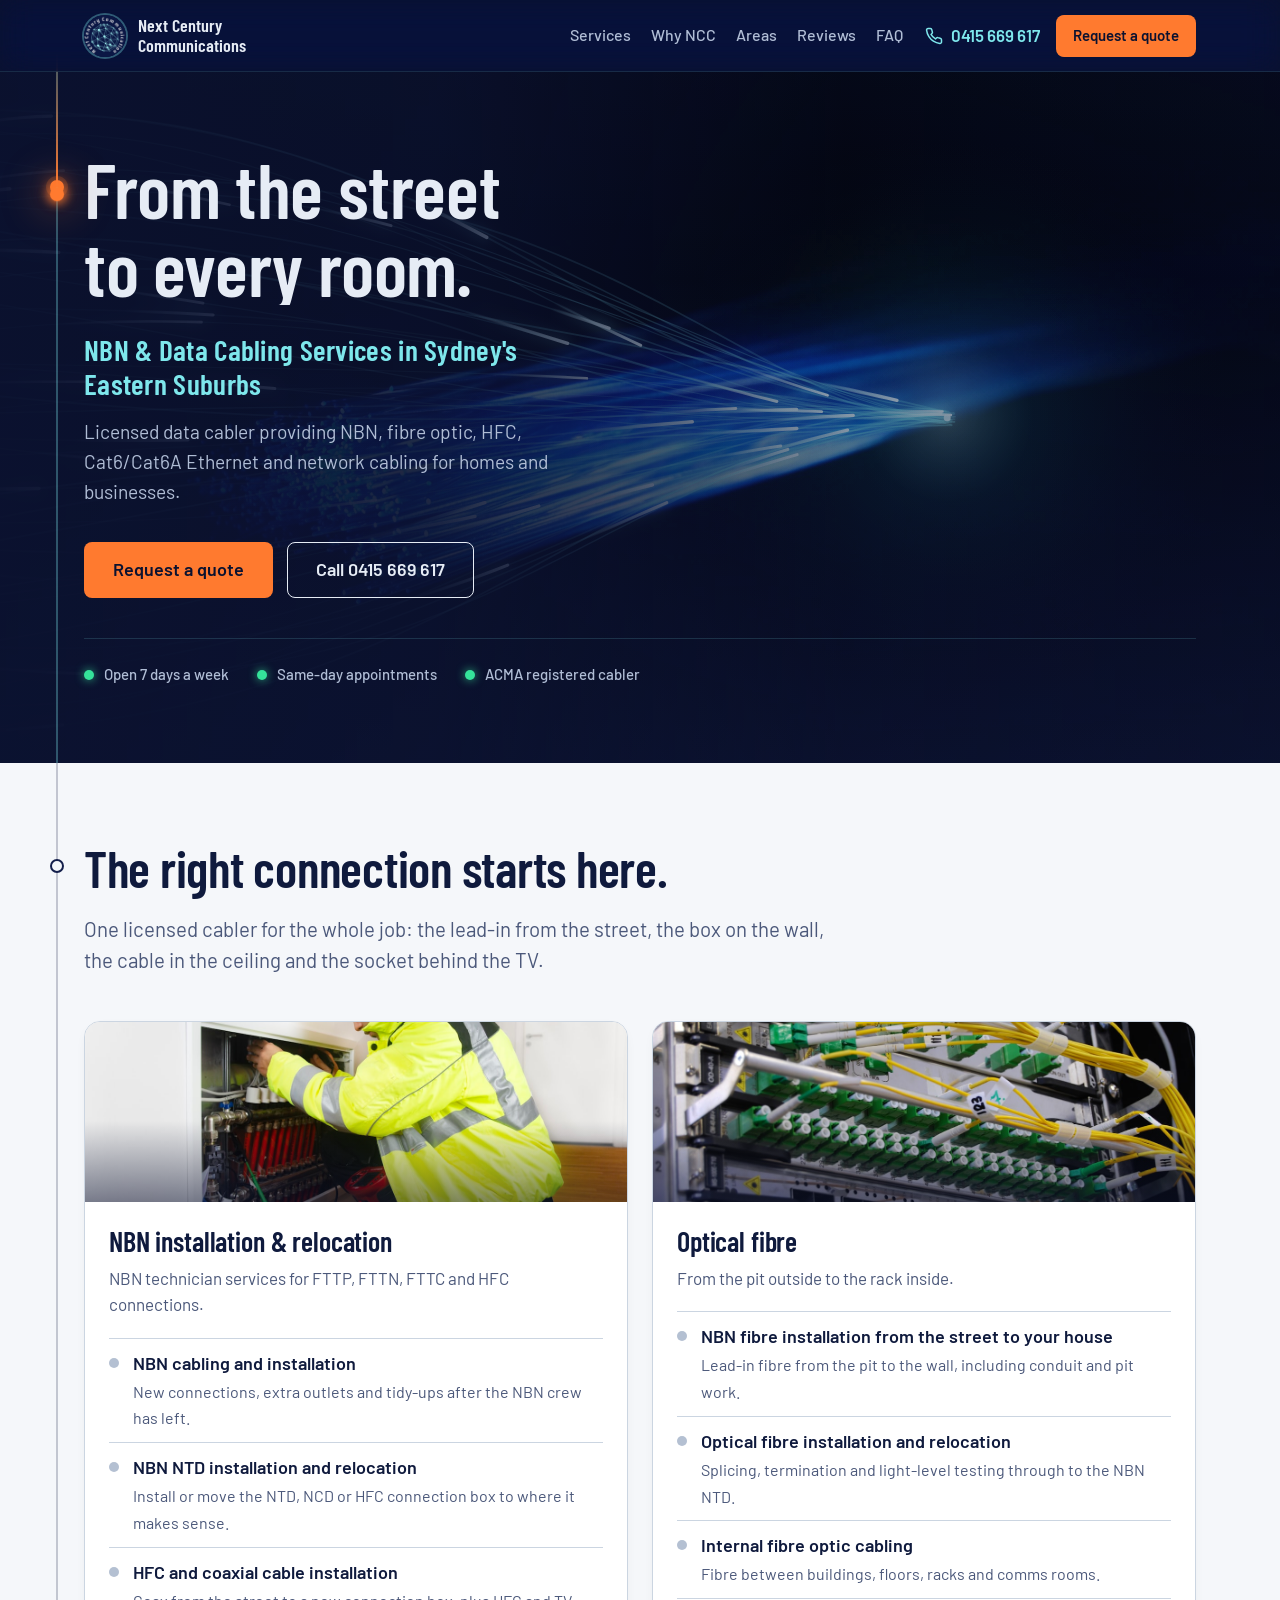
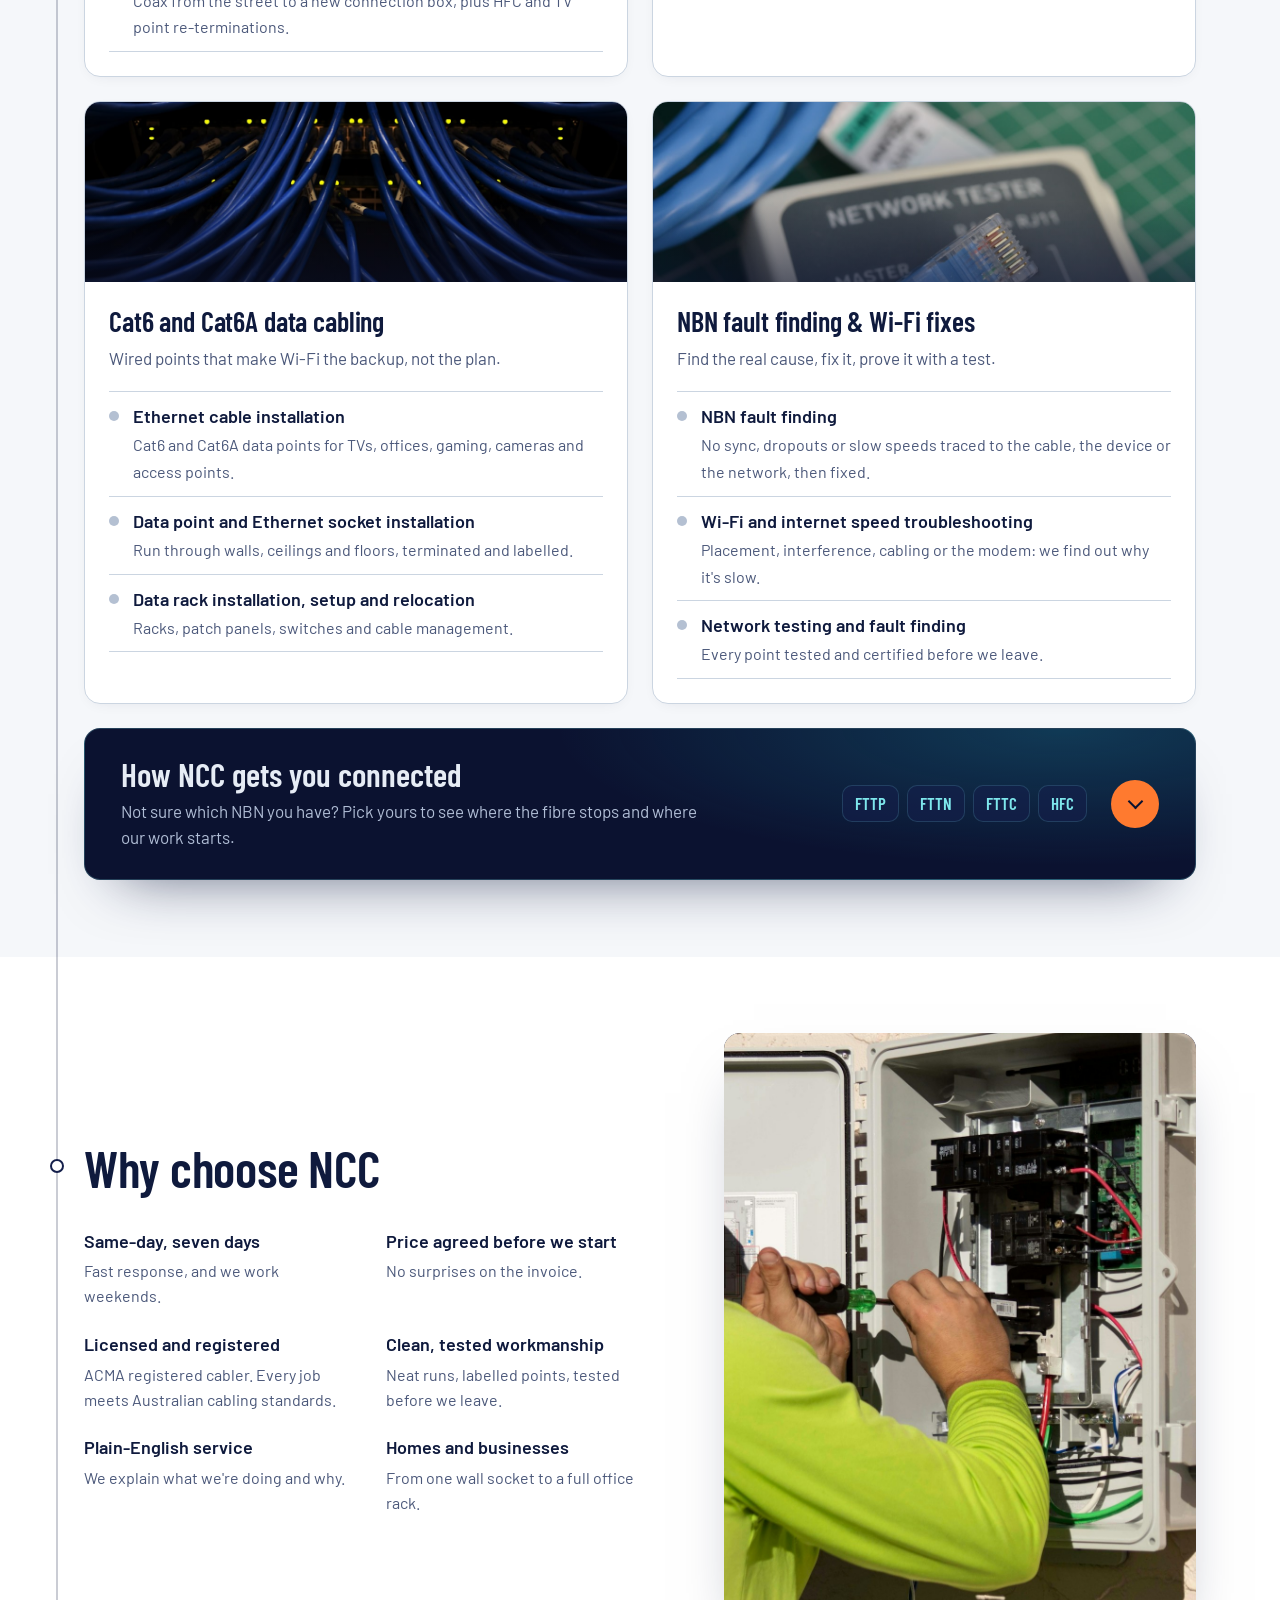
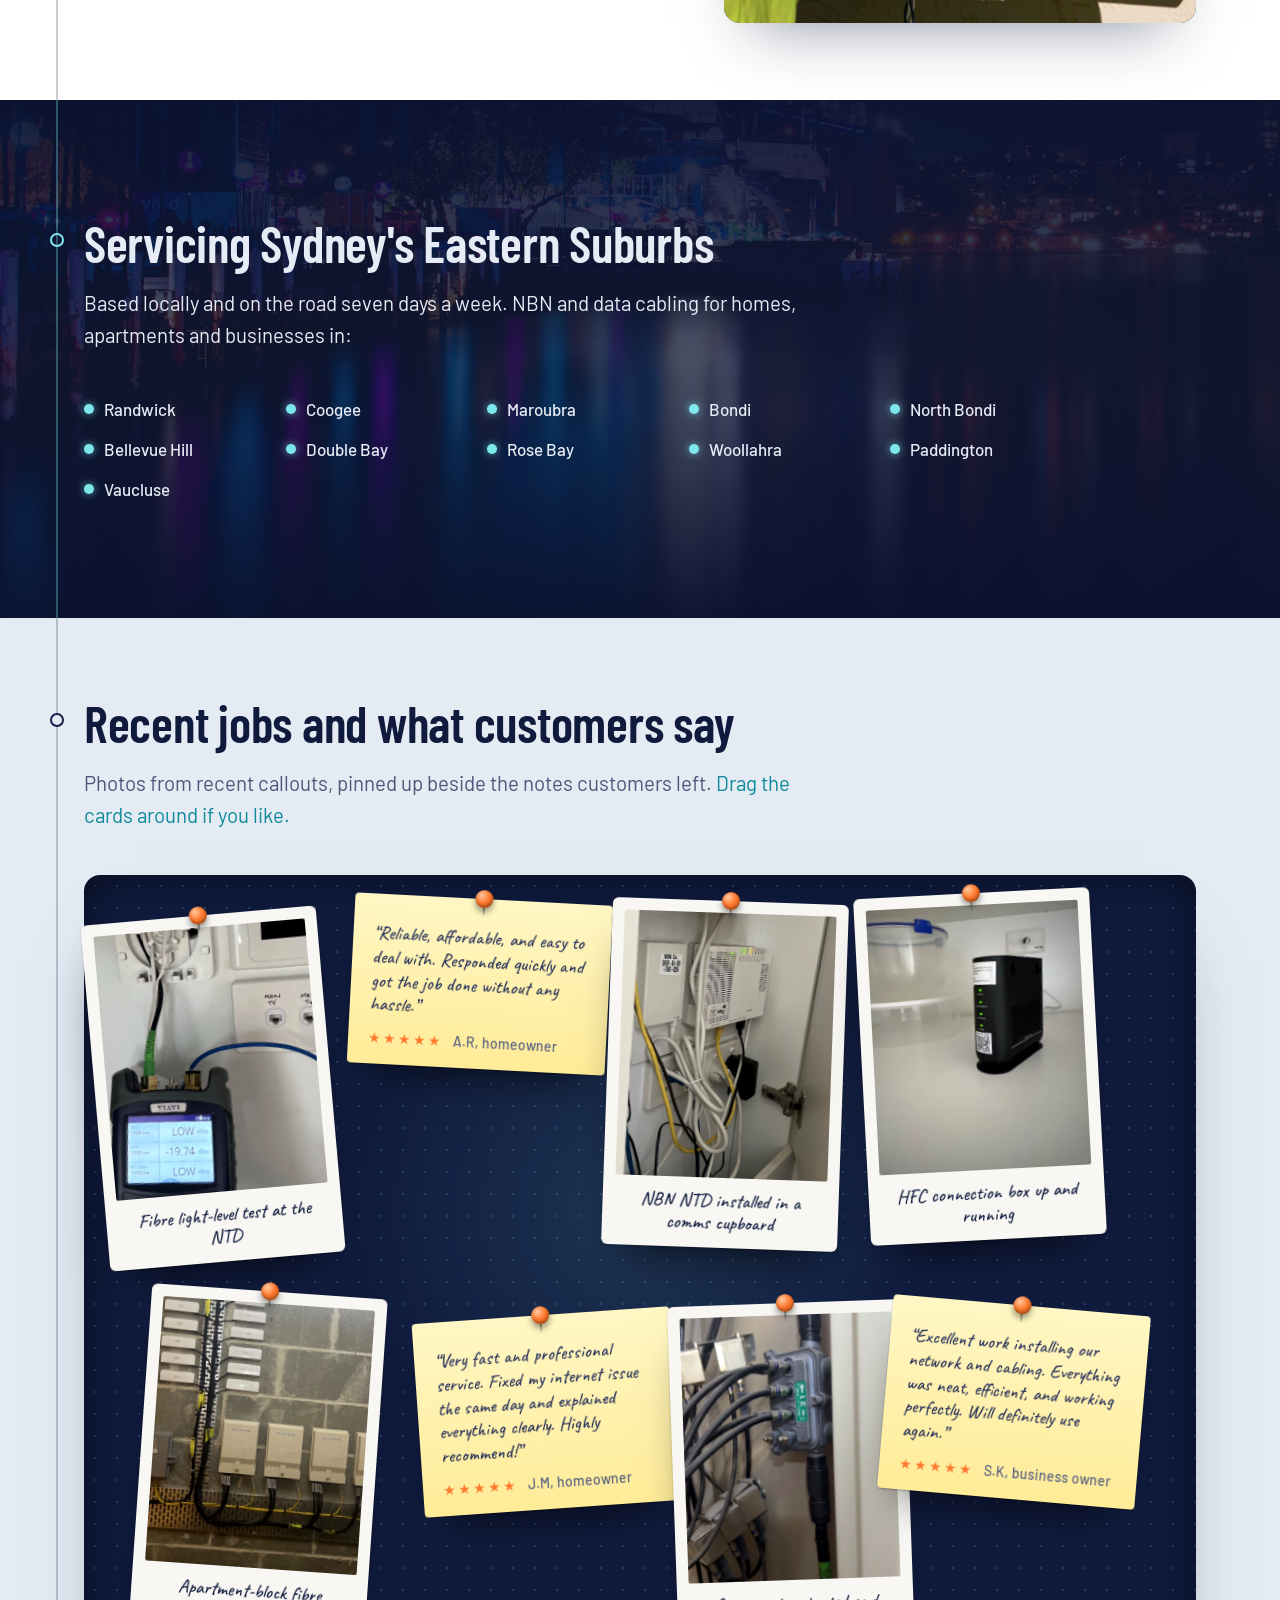
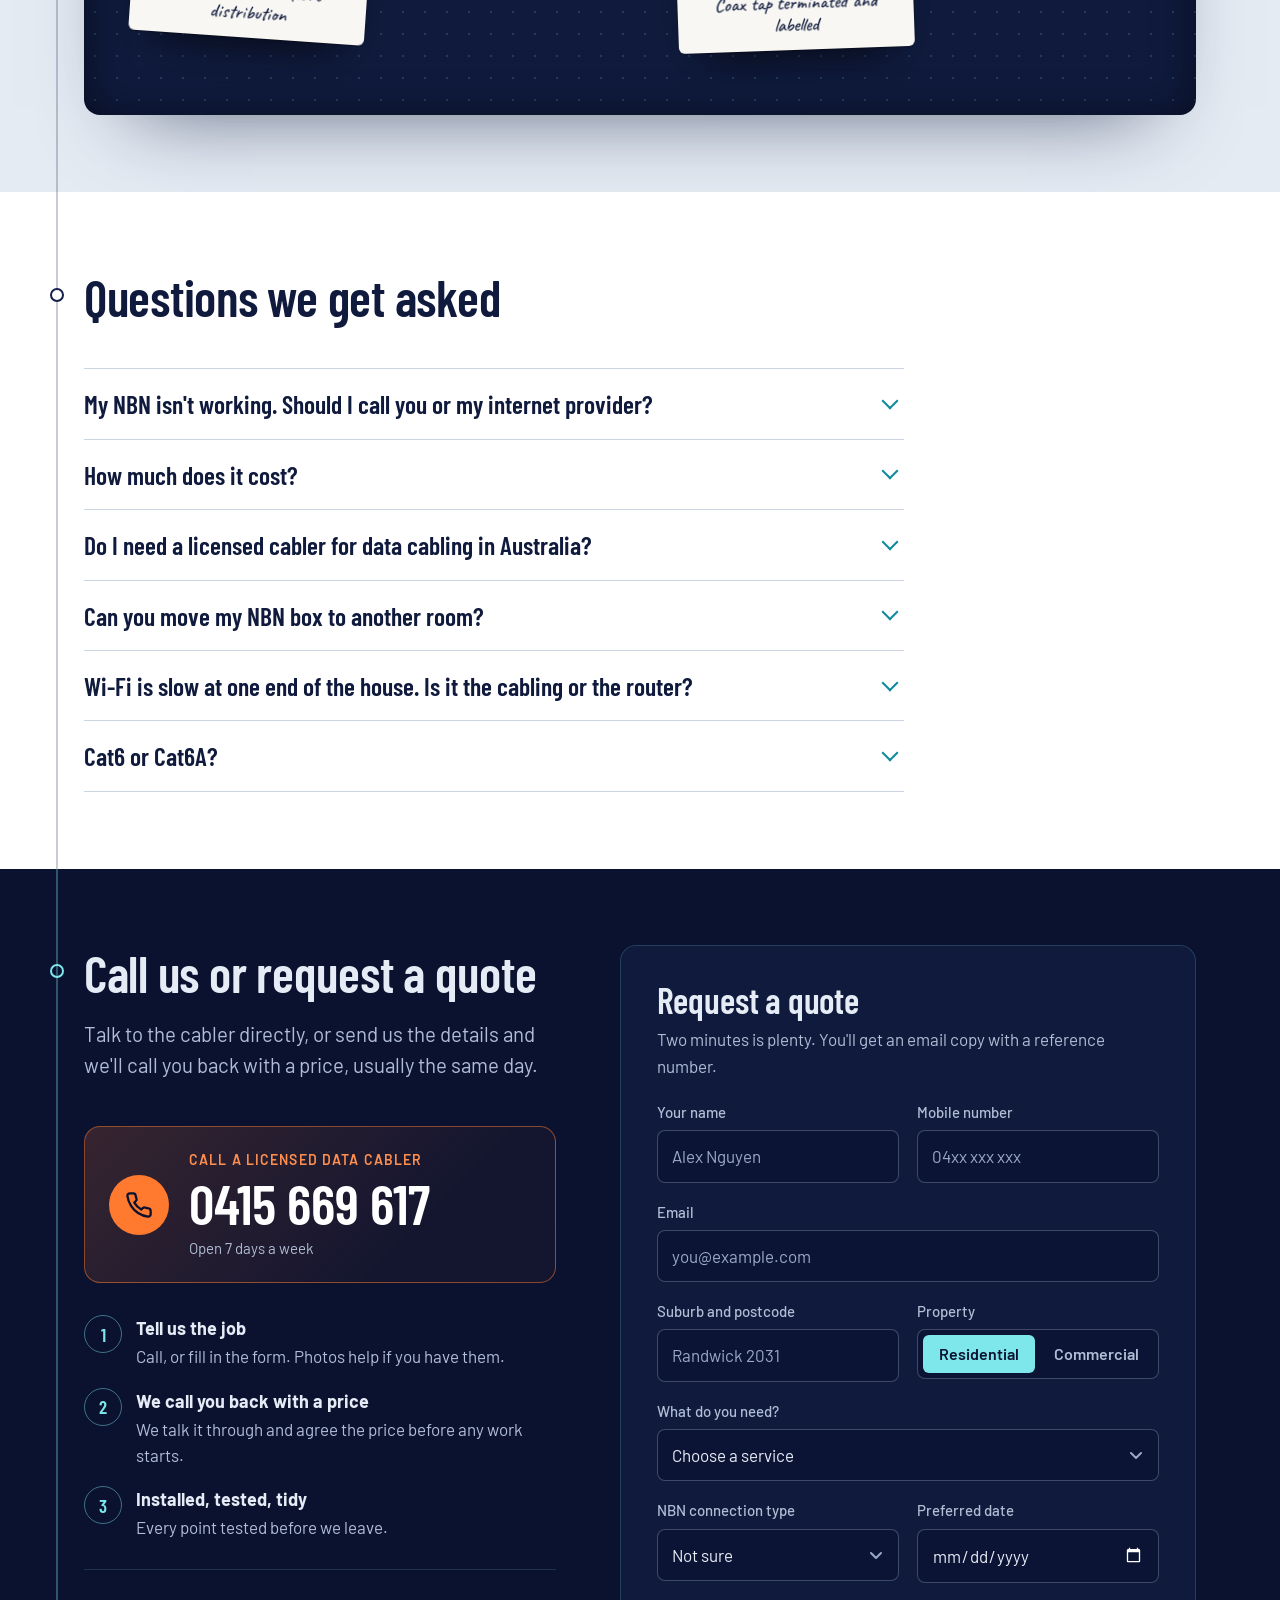
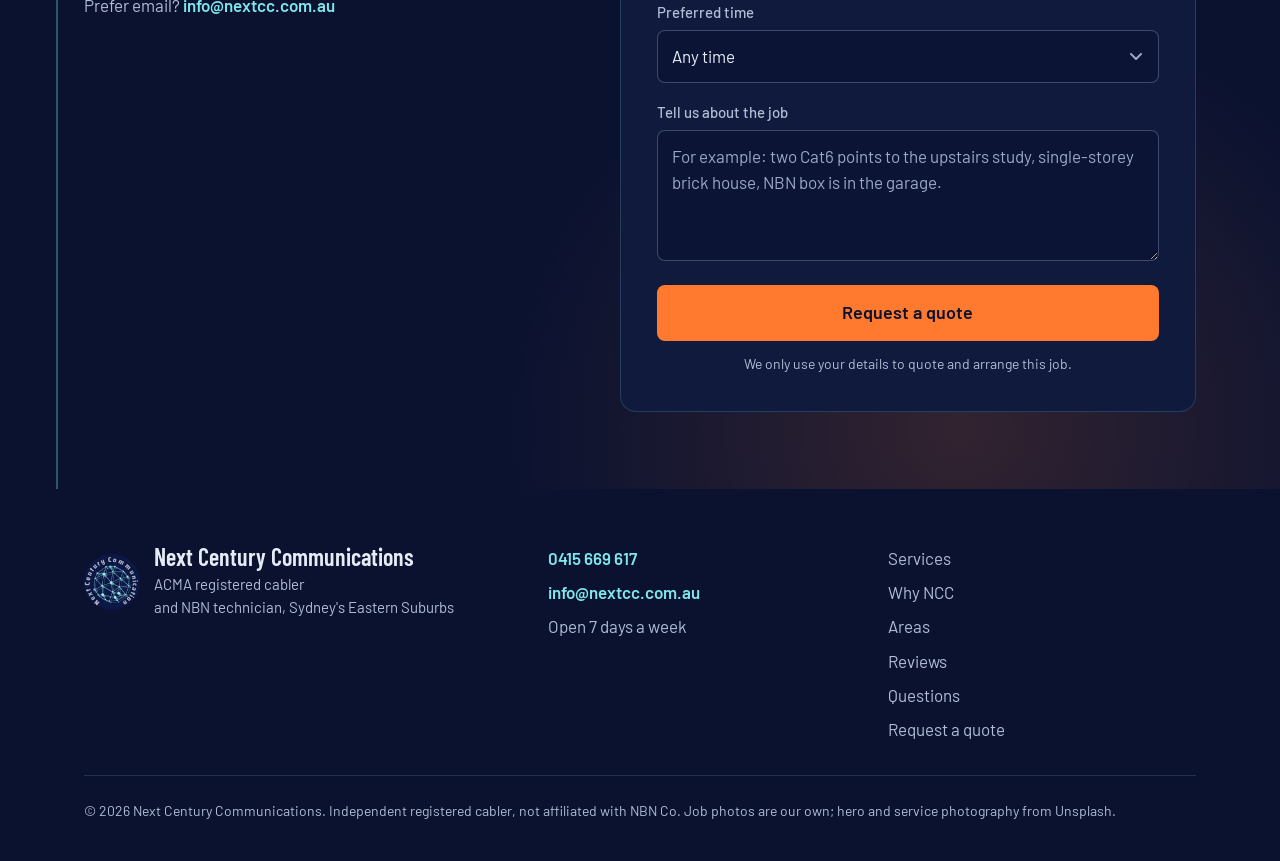
==== commit a36ed8b1: "WordPress plugin that emails quote requests to info@nextcc.com.au The site is going onto WordPress, " ====
--- a/index.html
+++ b/index.html
@@ -545,6 +545,10 @@
             <label for="f-msg">Tell us about the job</label>
             <textarea id="f-msg" name="message" rows="4" placeholder="For example: two Cat6 points to the upstairs study, single-storey brick house, NBN box is in the garage."></textarea>
           </div>
+          <div class="hp" aria-hidden="true">
+            <label for="f-company-website">Leave this empty</label>
+            <input id="f-company-website" name="company_website" type="text" tabindex="-1" autocomplete="off">
+          </div>
           <div class="form-foot">
             <button class="btn btn-primary btn-lg" type="submit">Request a quote</button>
             <p class="form-status" id="form-status" role="alert"></p>
--- a/styles.css
+++ b/styles.css
@@ -575,3 +575,4 @@
   .book-panel { padding: 20px 16px; }
   .mobile-bar .btn { min-width: 0; padding-inline: 12px; font-size: 16px; }
 }
+.hp { position: absolute; left: -10000px; top: auto; width: 1px; height: 1px; overflow: hidden; }
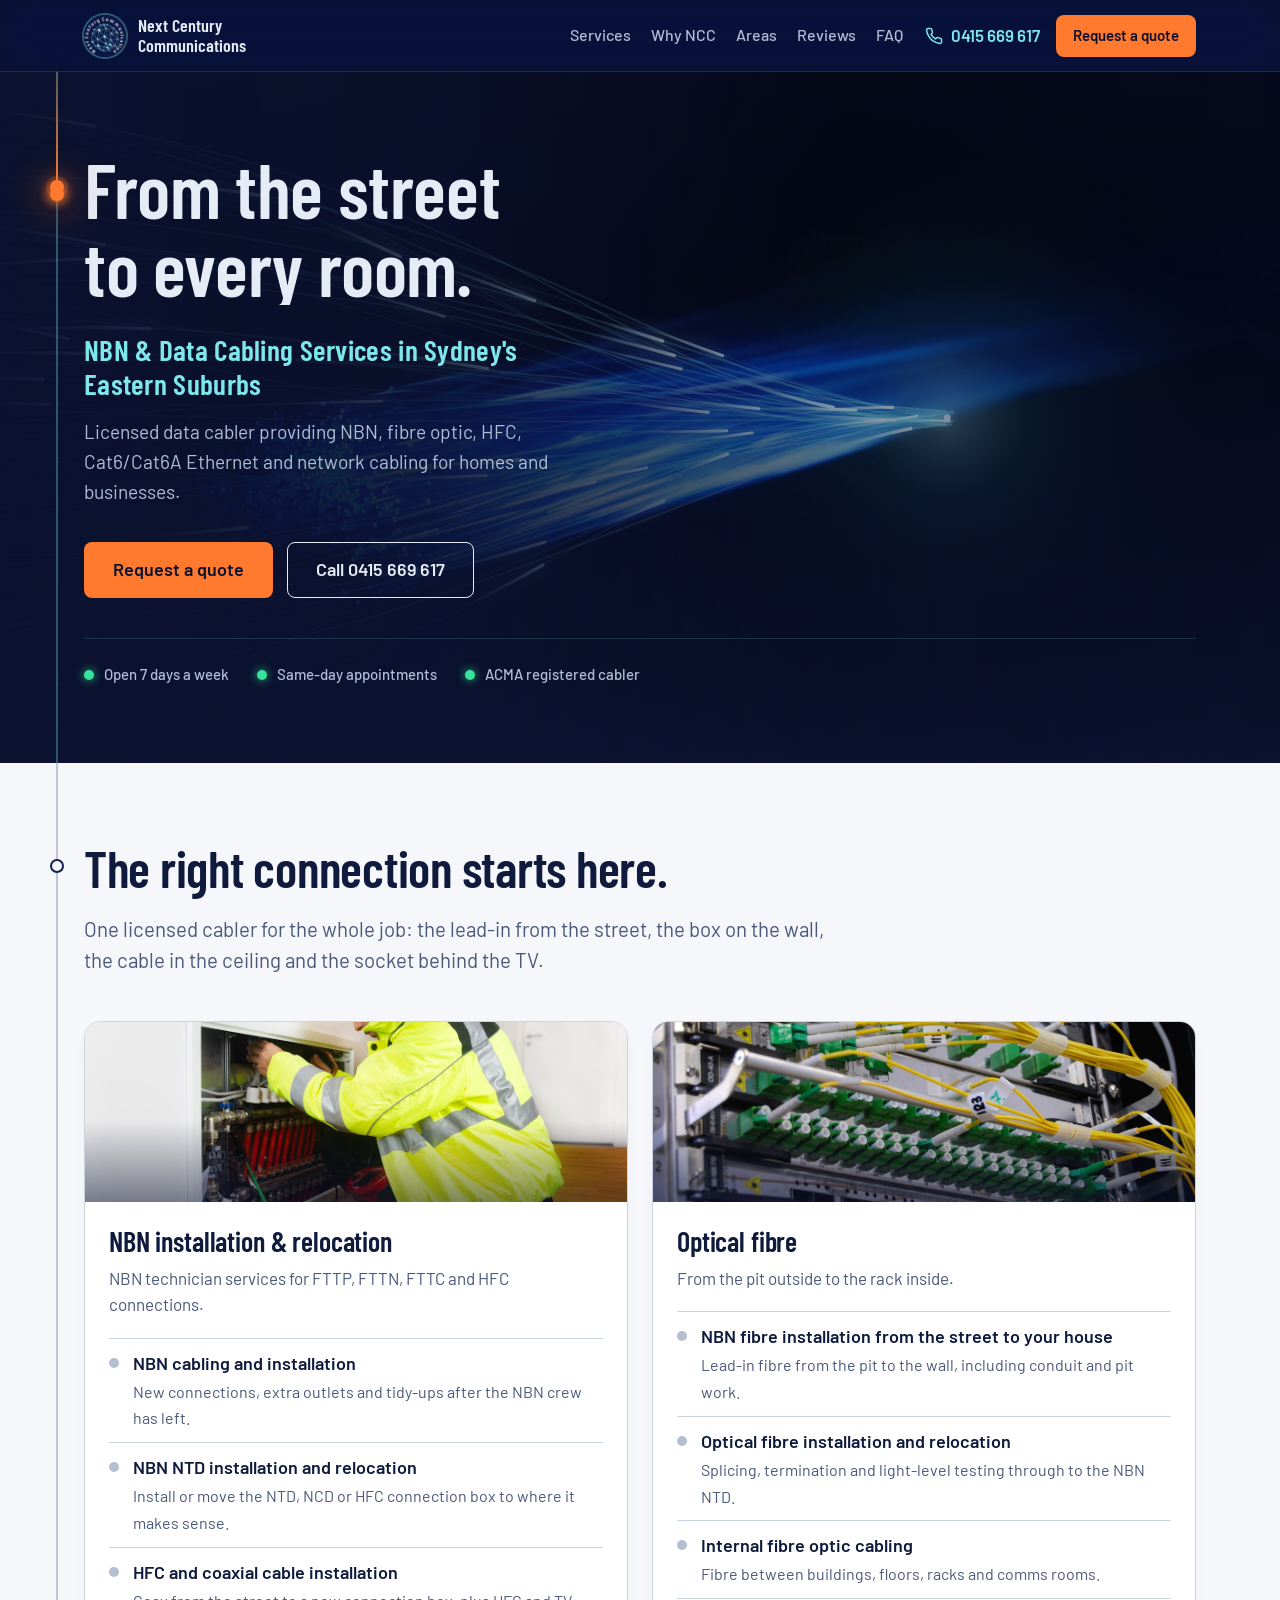
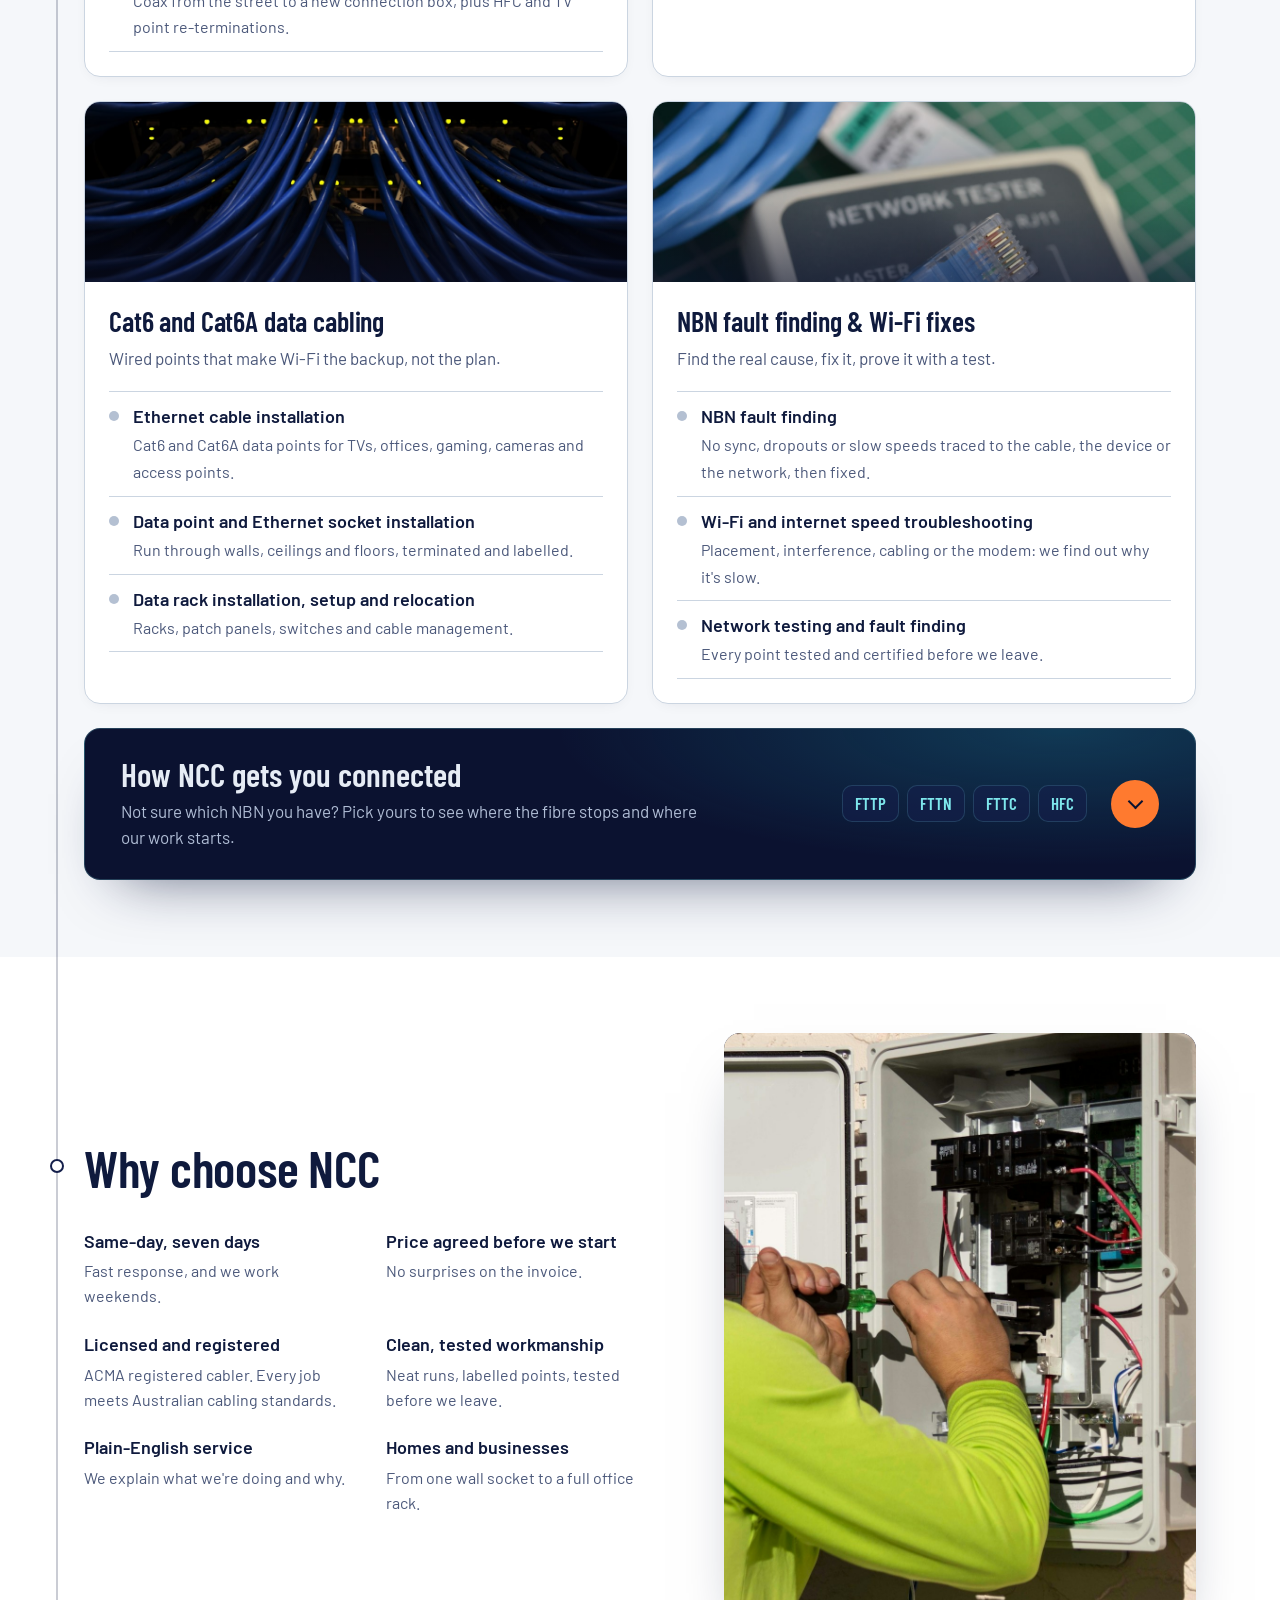
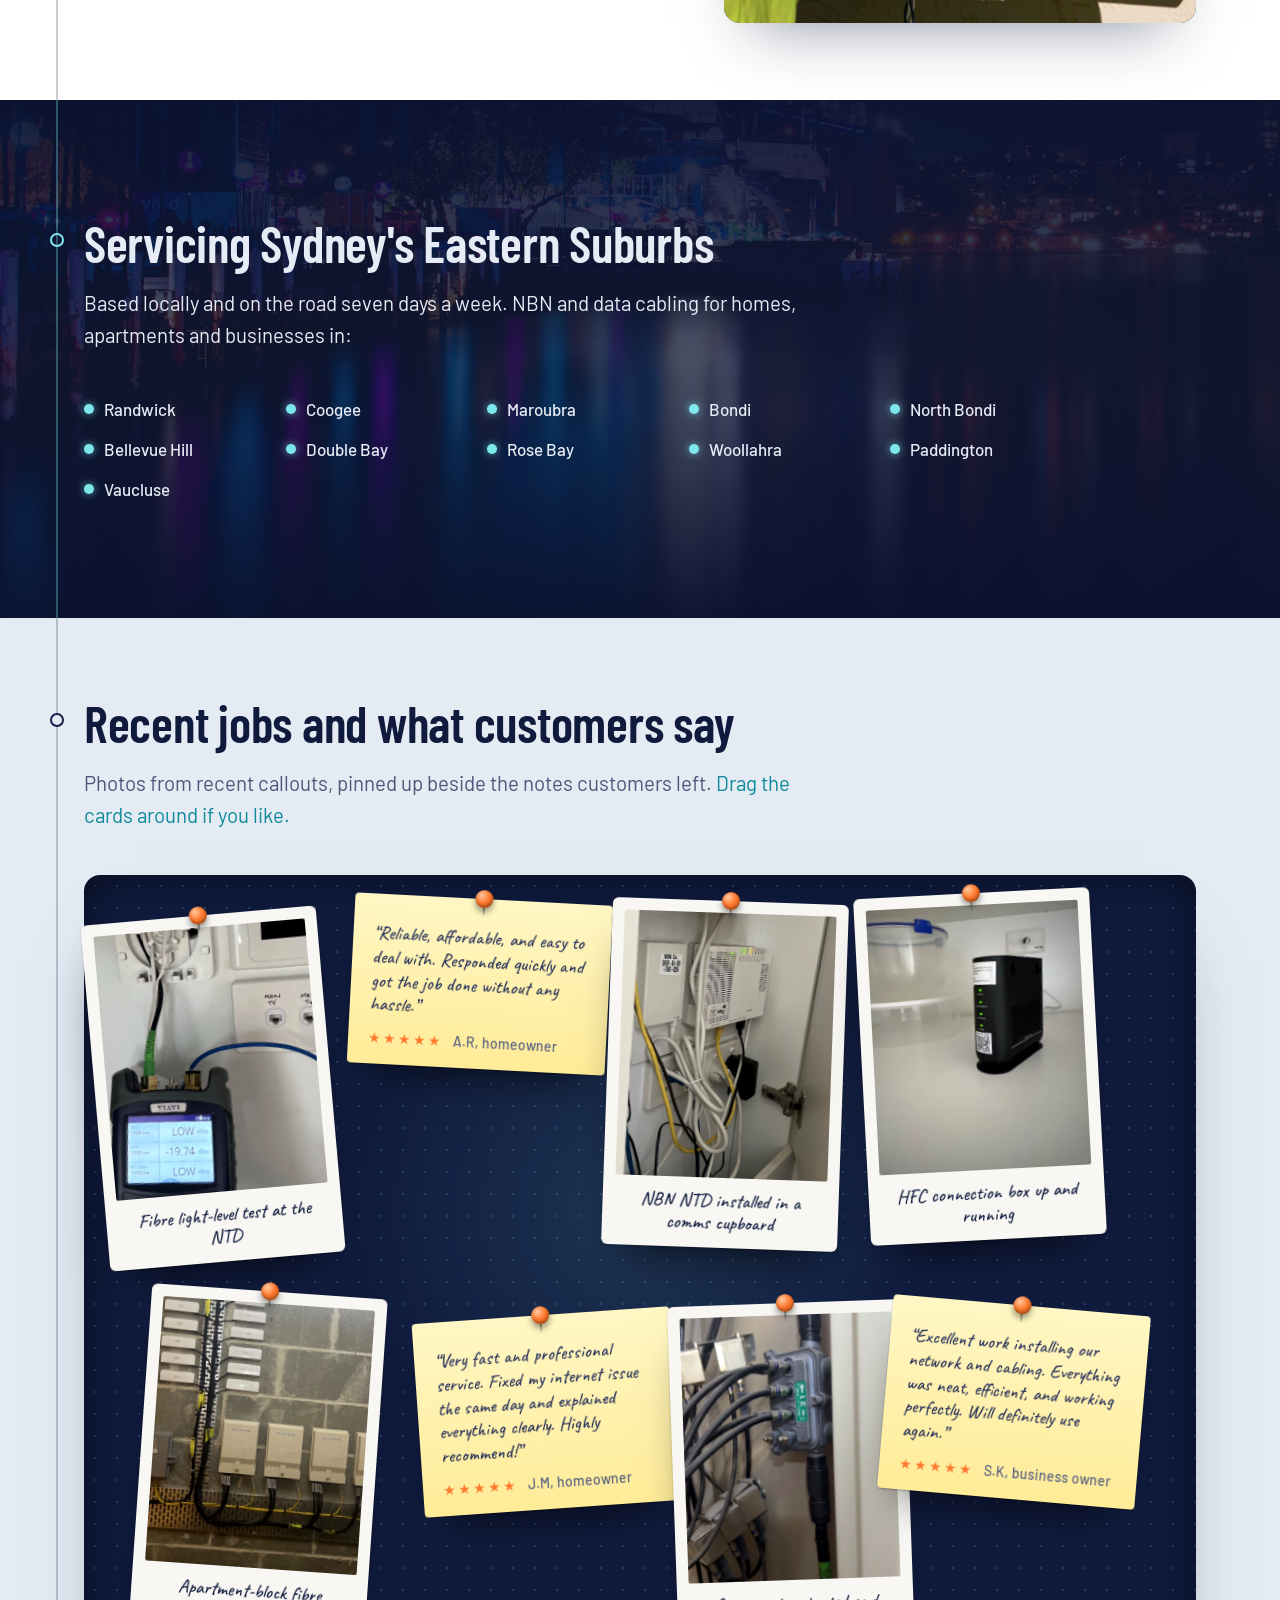
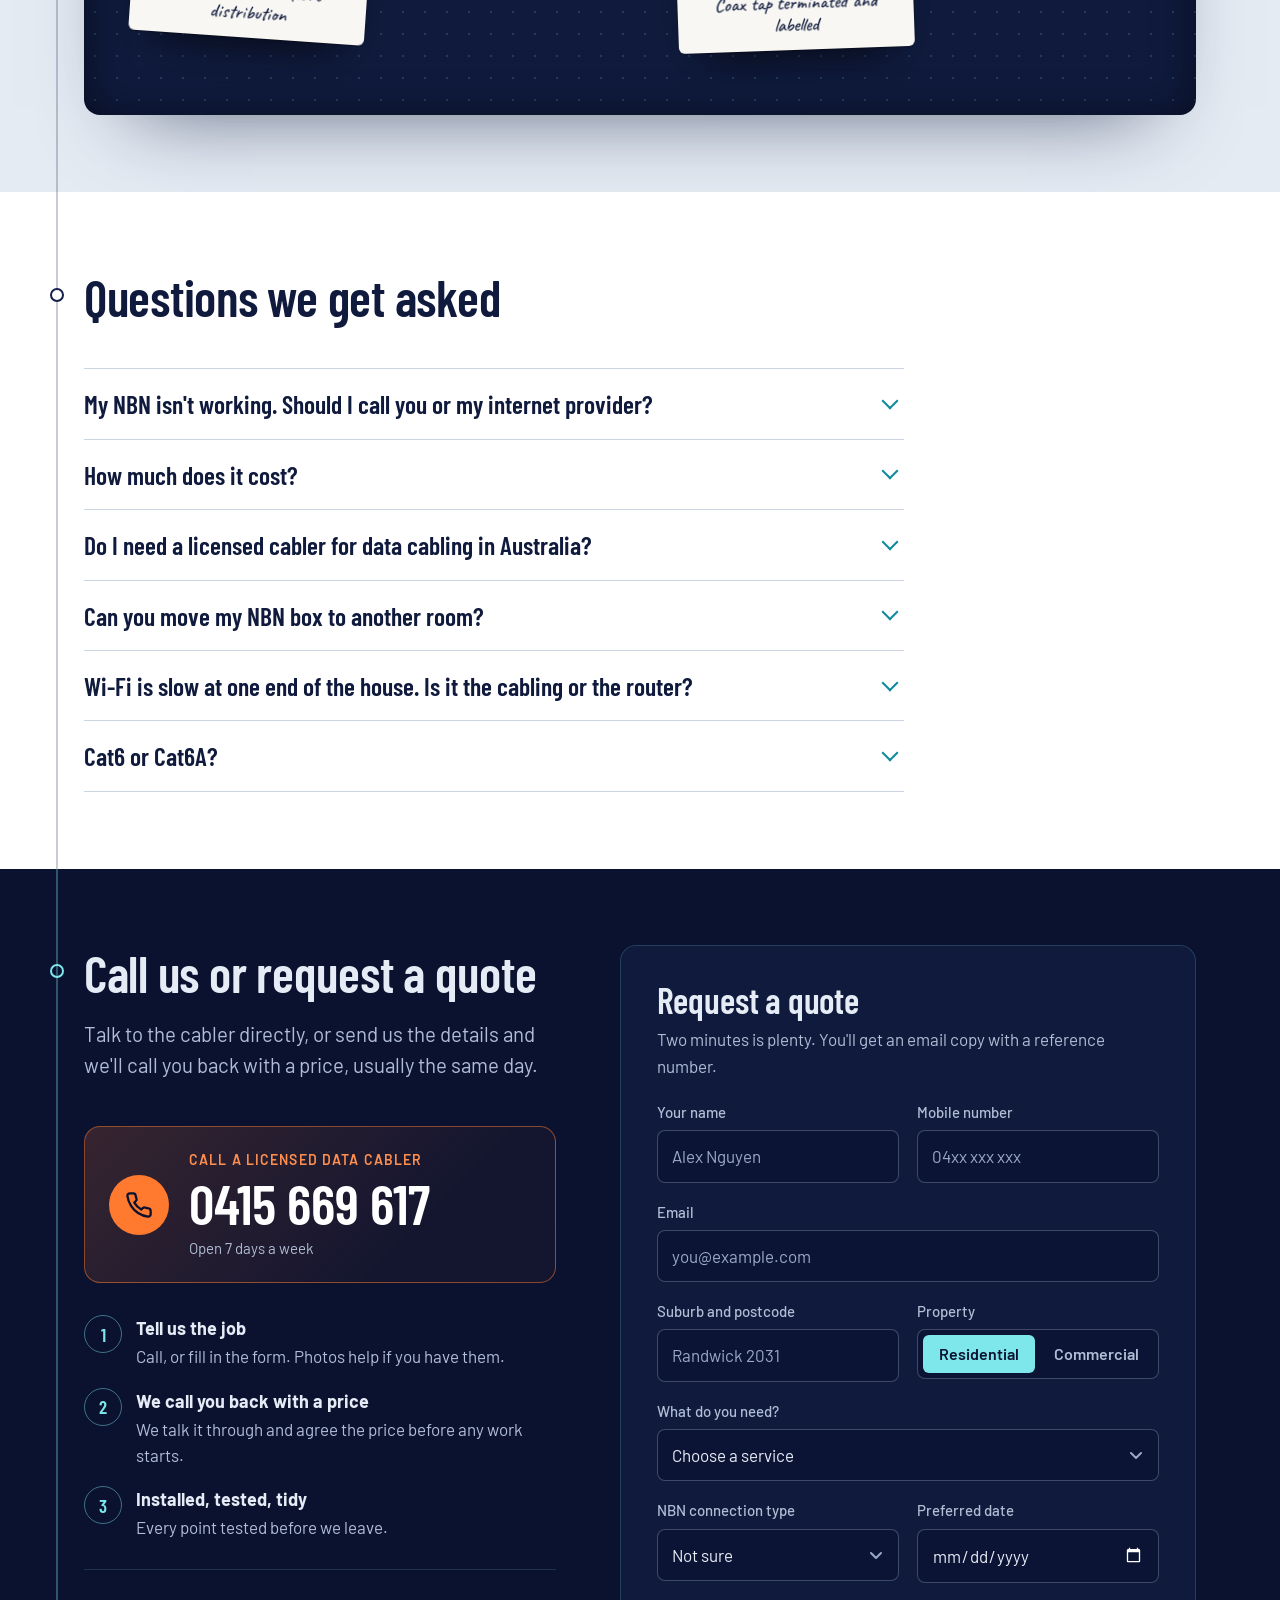
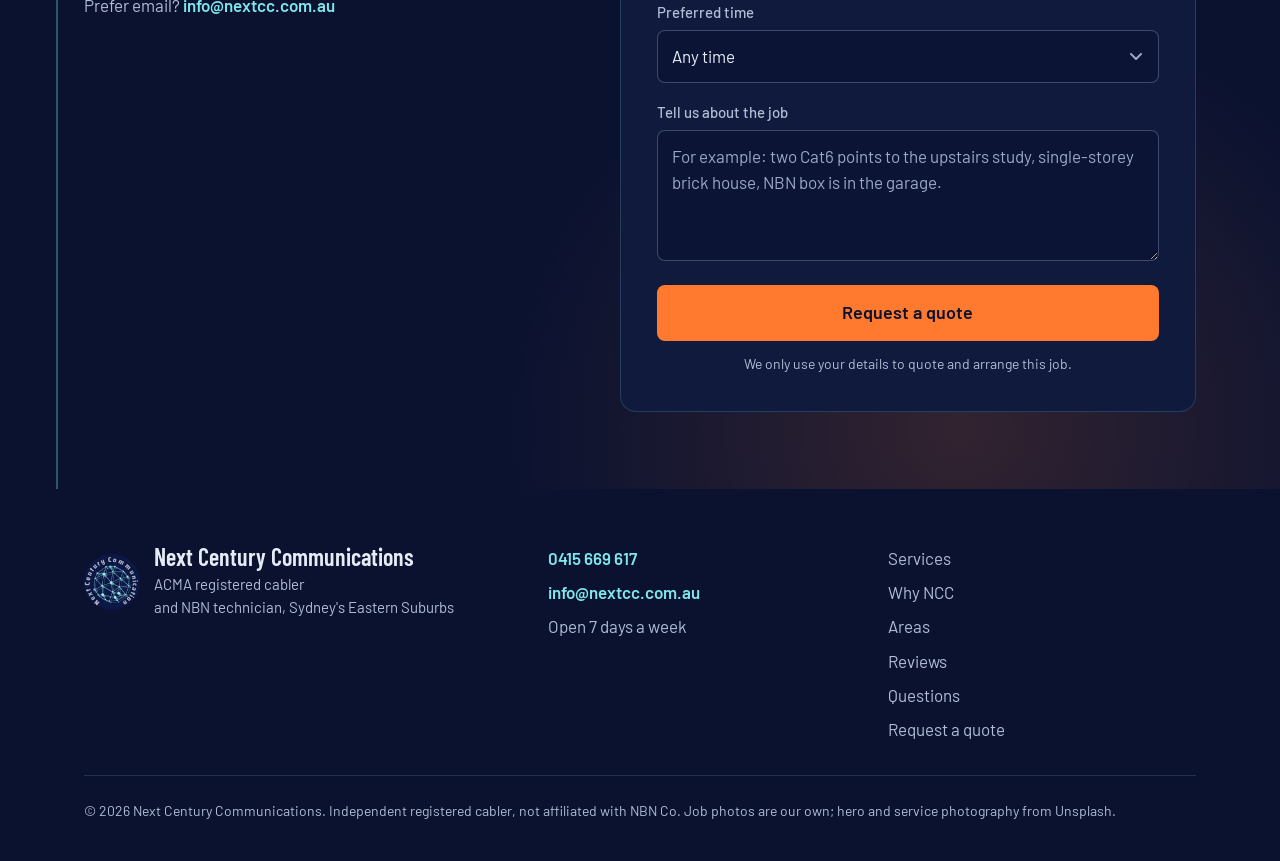
==== commit 6c31bc55: "Preview mode says nothing was sent; version CSS/JS links On the GitHub Pages preview the form runs w" ====
--- a/index.html
+++ b/index.html
@@ -22,7 +22,7 @@
   <link rel="preconnect" href="https://fonts.gstatic.com" crossorigin>
   <link href="https://fonts.googleapis.com/css2?family=Barlow:wght@400;500;600&family=Barlow+Condensed:wght@500;600&family=Caveat:wght@500;600&display=swap" rel="stylesheet">
   <link rel="preload" as="image" href="assets/hero-fibre.jpg" fetchpriority="high">
-  <link rel="stylesheet" href="styles.css">
+  <link rel="stylesheet" href="styles.css?v=7">
   <script type="application/ld+json">
   {
     "@context": "https://schema.org",
@@ -589,7 +589,7 @@
   <a class="btn btn-primary" href="#book">Request a quote</a>
 </div>
 
-<script src="config.js"></script>
-<script src="main.js" defer></script>
+<script src="config.js?v=7"></script>
+<script src="main.js?v=7" defer></script>
 </body>
 </html>
--- a/styles.css
+++ b/styles.css
@@ -576,3 +576,4 @@
   .mobile-bar .btn { min-width: 0; padding-inline: 12px; font-size: 16px; }
 }
 .hp { position: absolute; left: -10000px; top: auto; width: 1px; height: 1px; overflow: hidden; }
+.demo-note.demo-first { margin: 0 0 22px; }
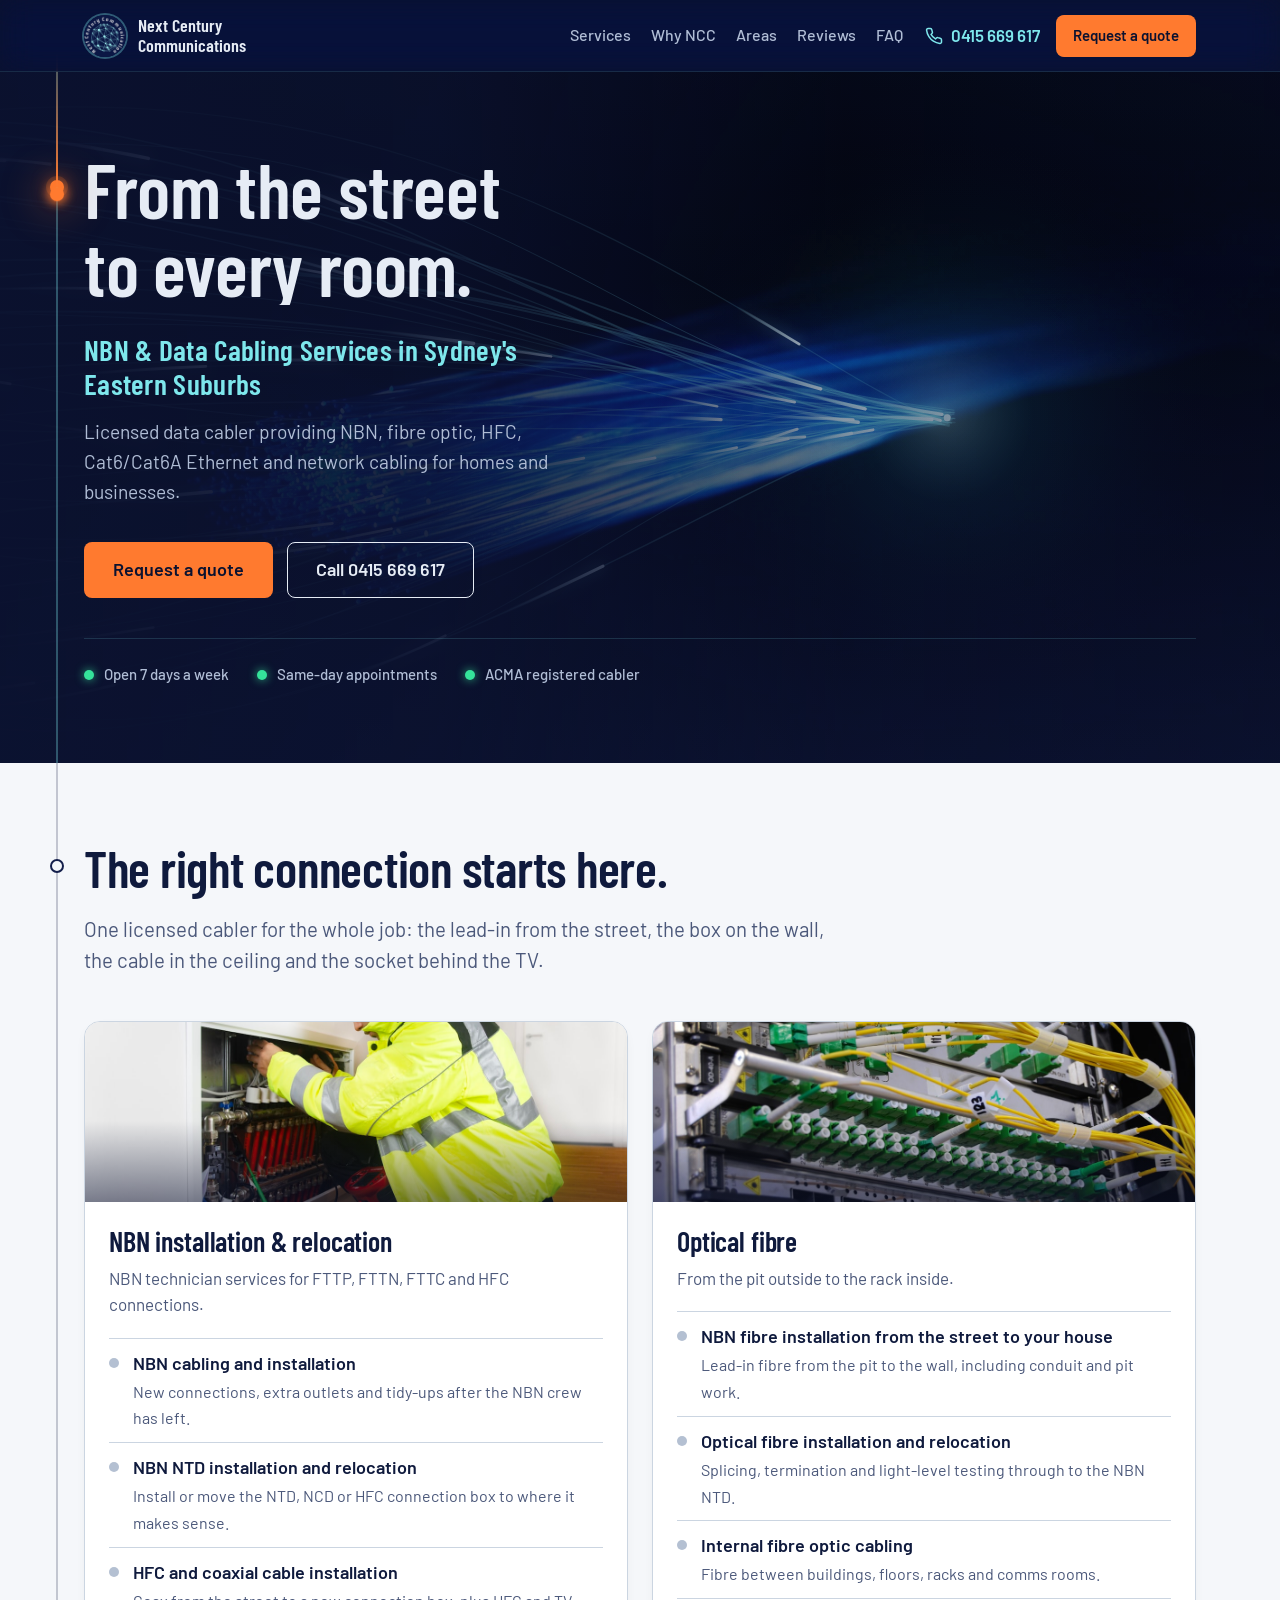
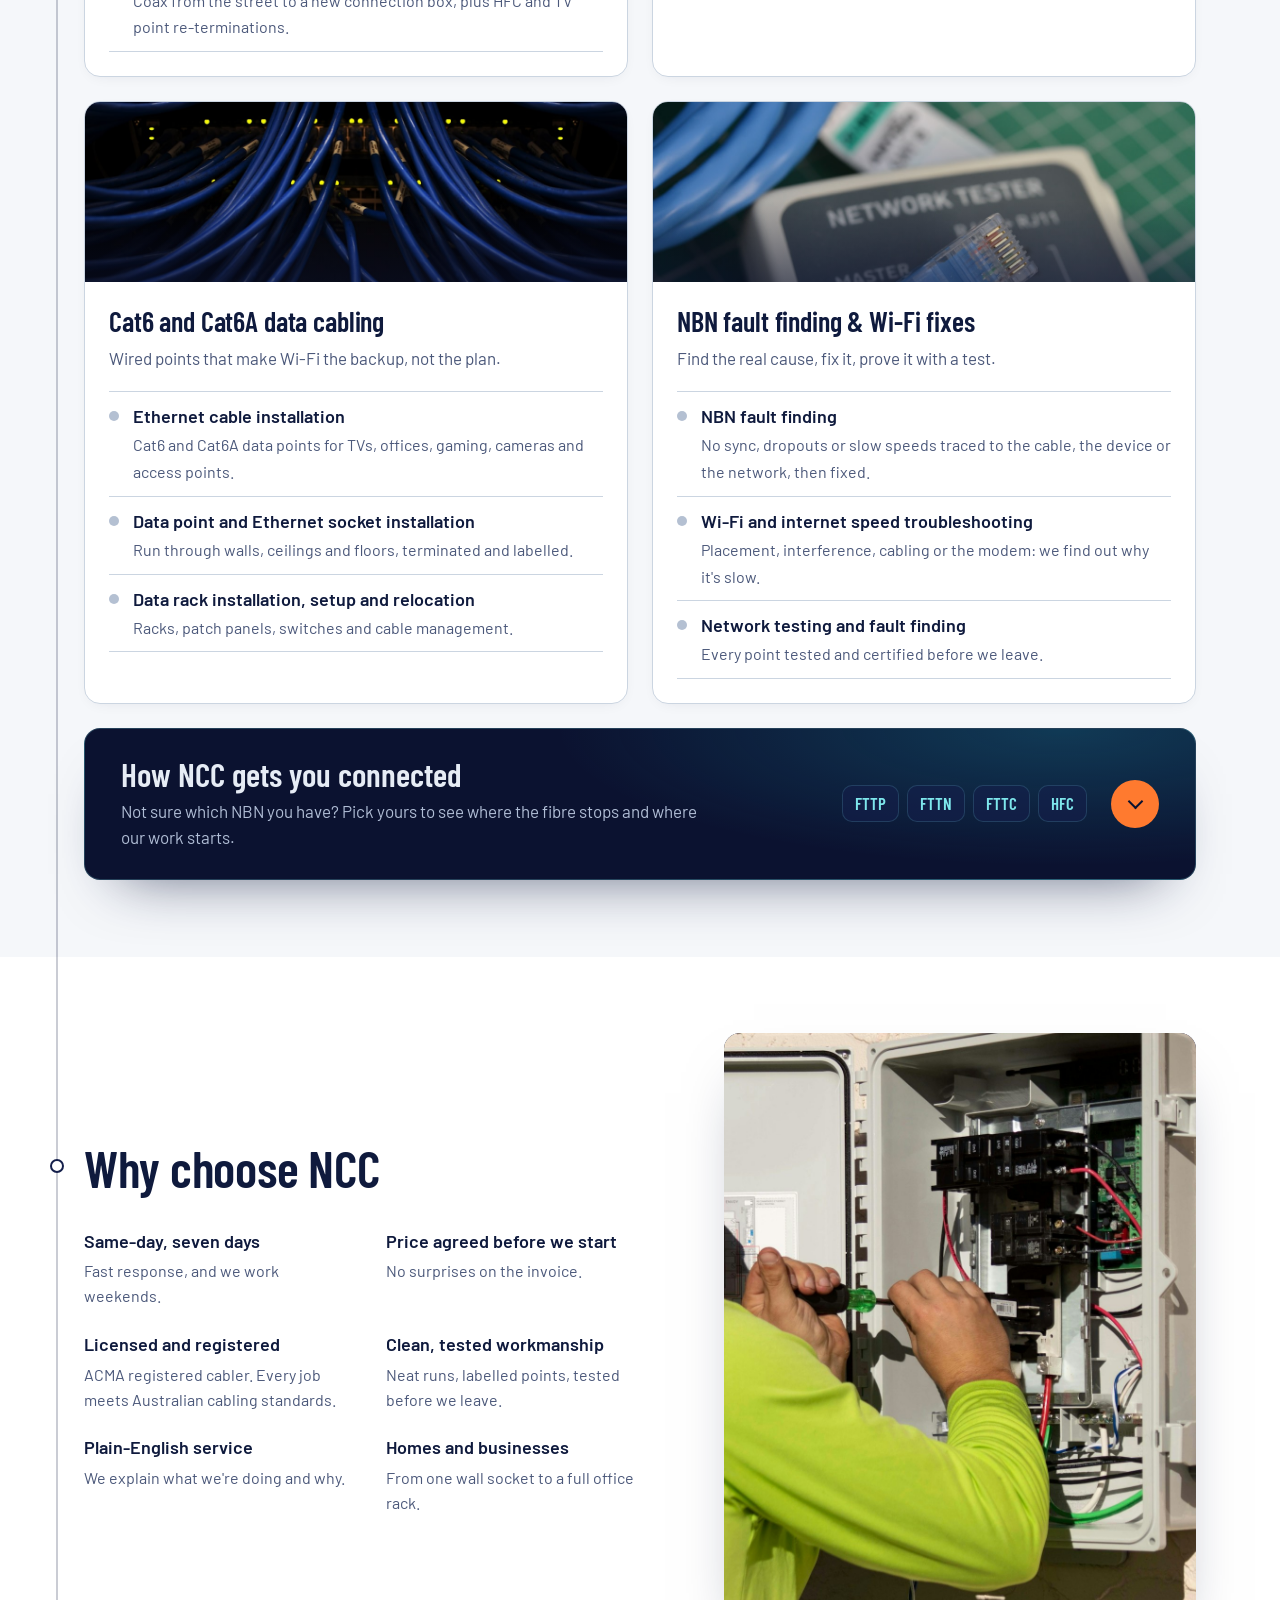
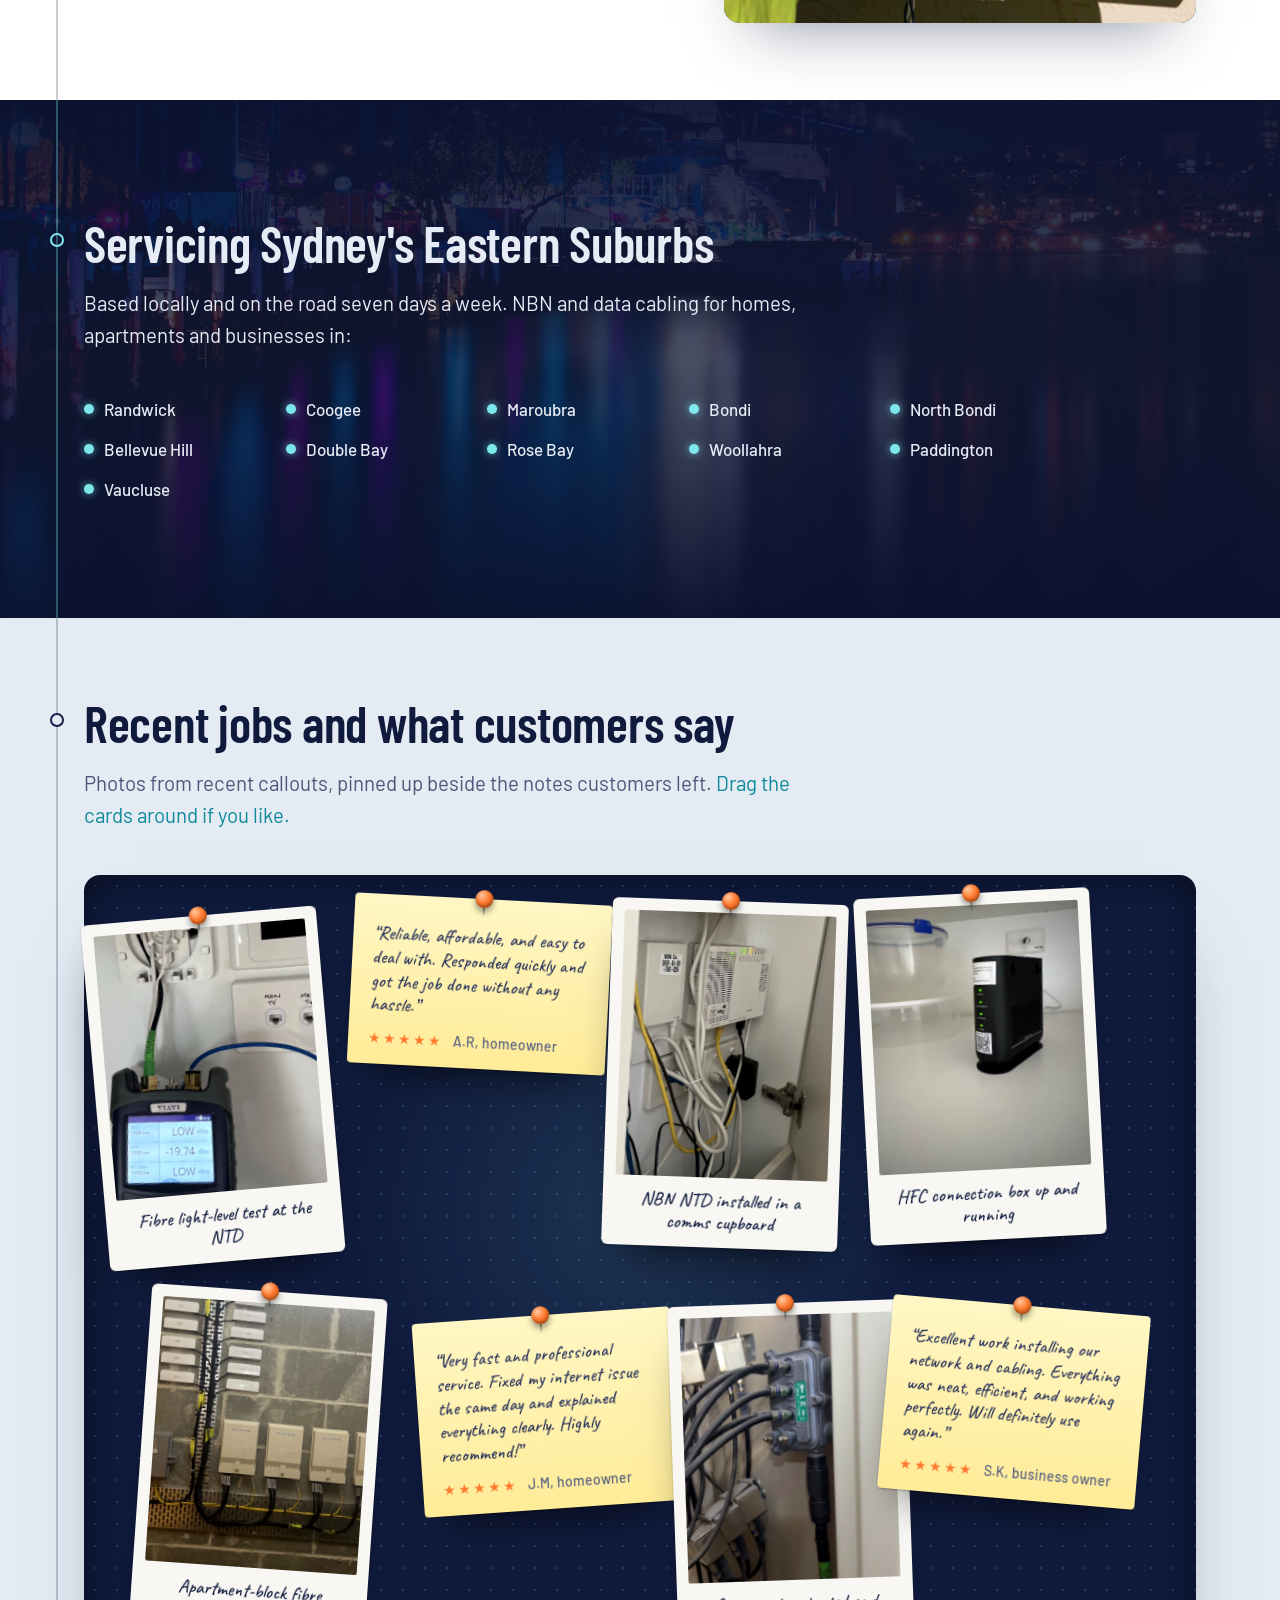
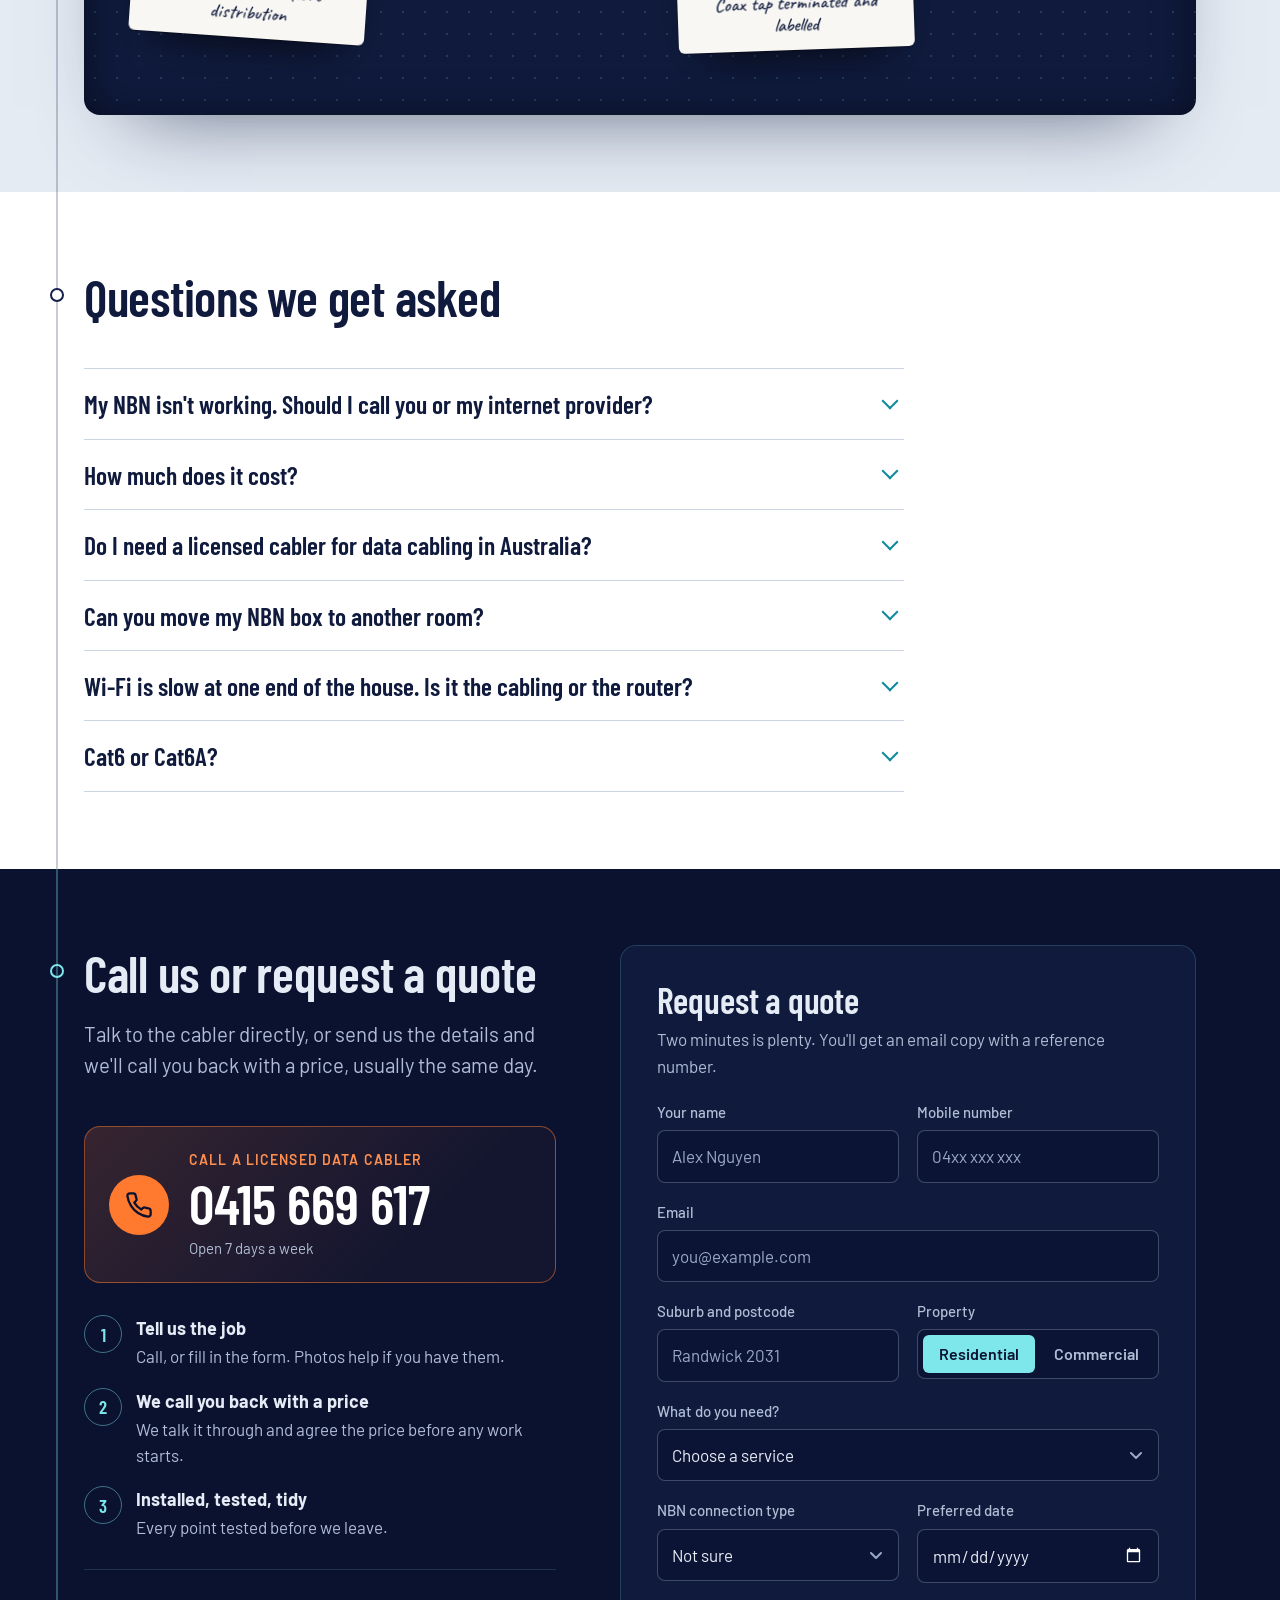
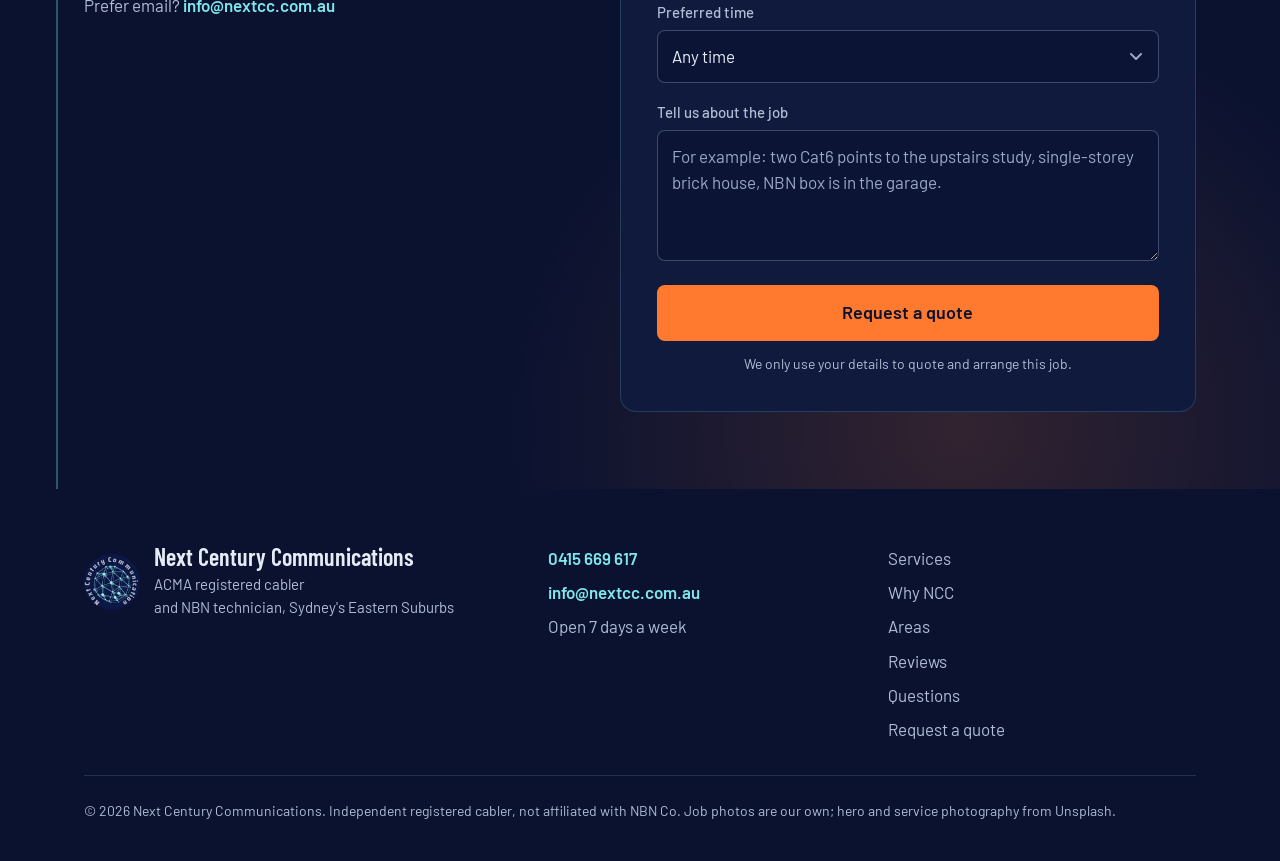
==== commit 944cd1d1: "Connect EmailJS so the preview's quote form sends real emails Two templates in the EmailJS account (" ====
--- a/index.html
+++ b/index.html
@@ -22,7 +22,7 @@
   <link rel="preconnect" href="https://fonts.gstatic.com" crossorigin>
   <link href="https://fonts.googleapis.com/css2?family=Barlow:wght@400;500;600&family=Barlow+Condensed:wght@500;600&family=Caveat:wght@500;600&display=swap" rel="stylesheet">
   <link rel="preload" as="image" href="assets/hero-fibre.jpg" fetchpriority="high">
-  <link rel="stylesheet" href="styles.css?v=7">
+  <link rel="stylesheet" href="styles.css?v=8">
   <script type="application/ld+json">
   {
     "@context": "https://schema.org",
@@ -589,7 +589,7 @@
   <a class="btn btn-primary" href="#book">Request a quote</a>
 </div>
 
-<script src="config.js?v=7"></script>
-<script src="main.js?v=7" defer></script>
+<script src="config.js?v=8"></script>
+<script src="main.js?v=8" defer></script>
 </body>
 </html>
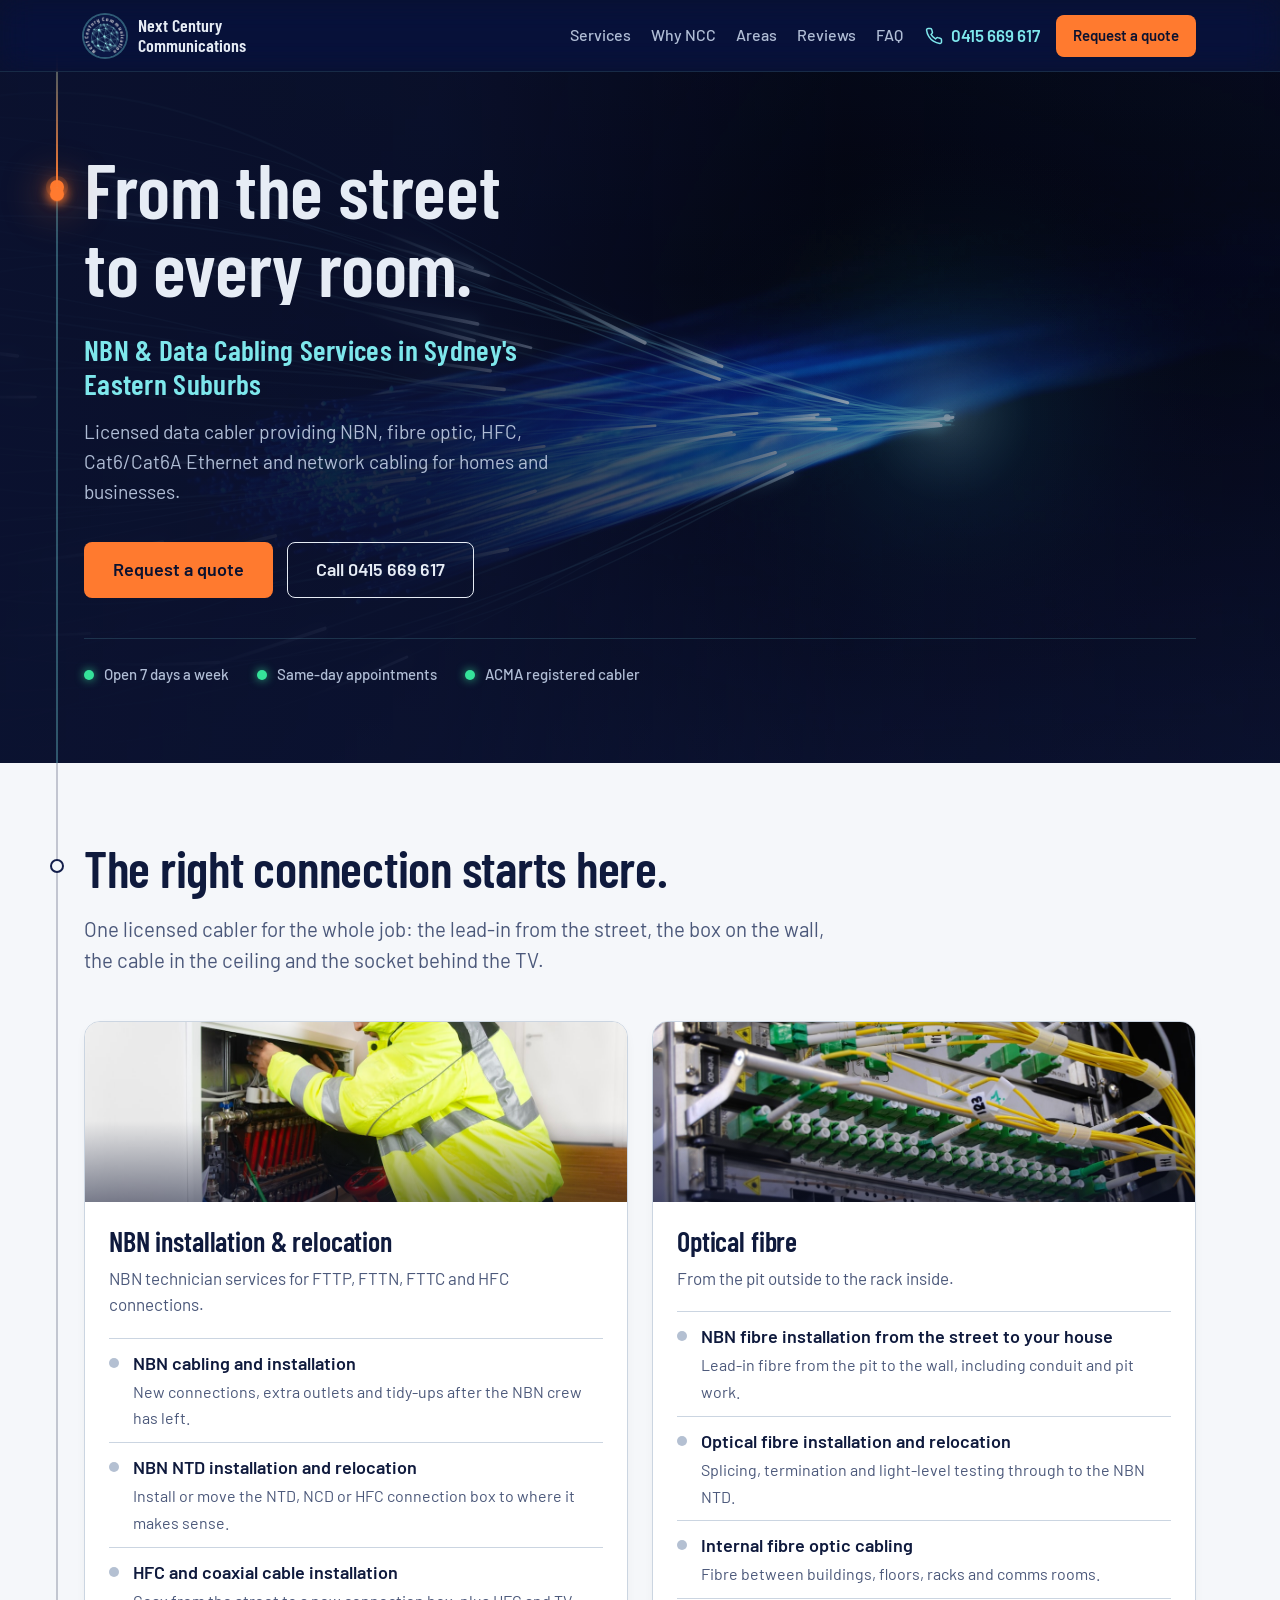
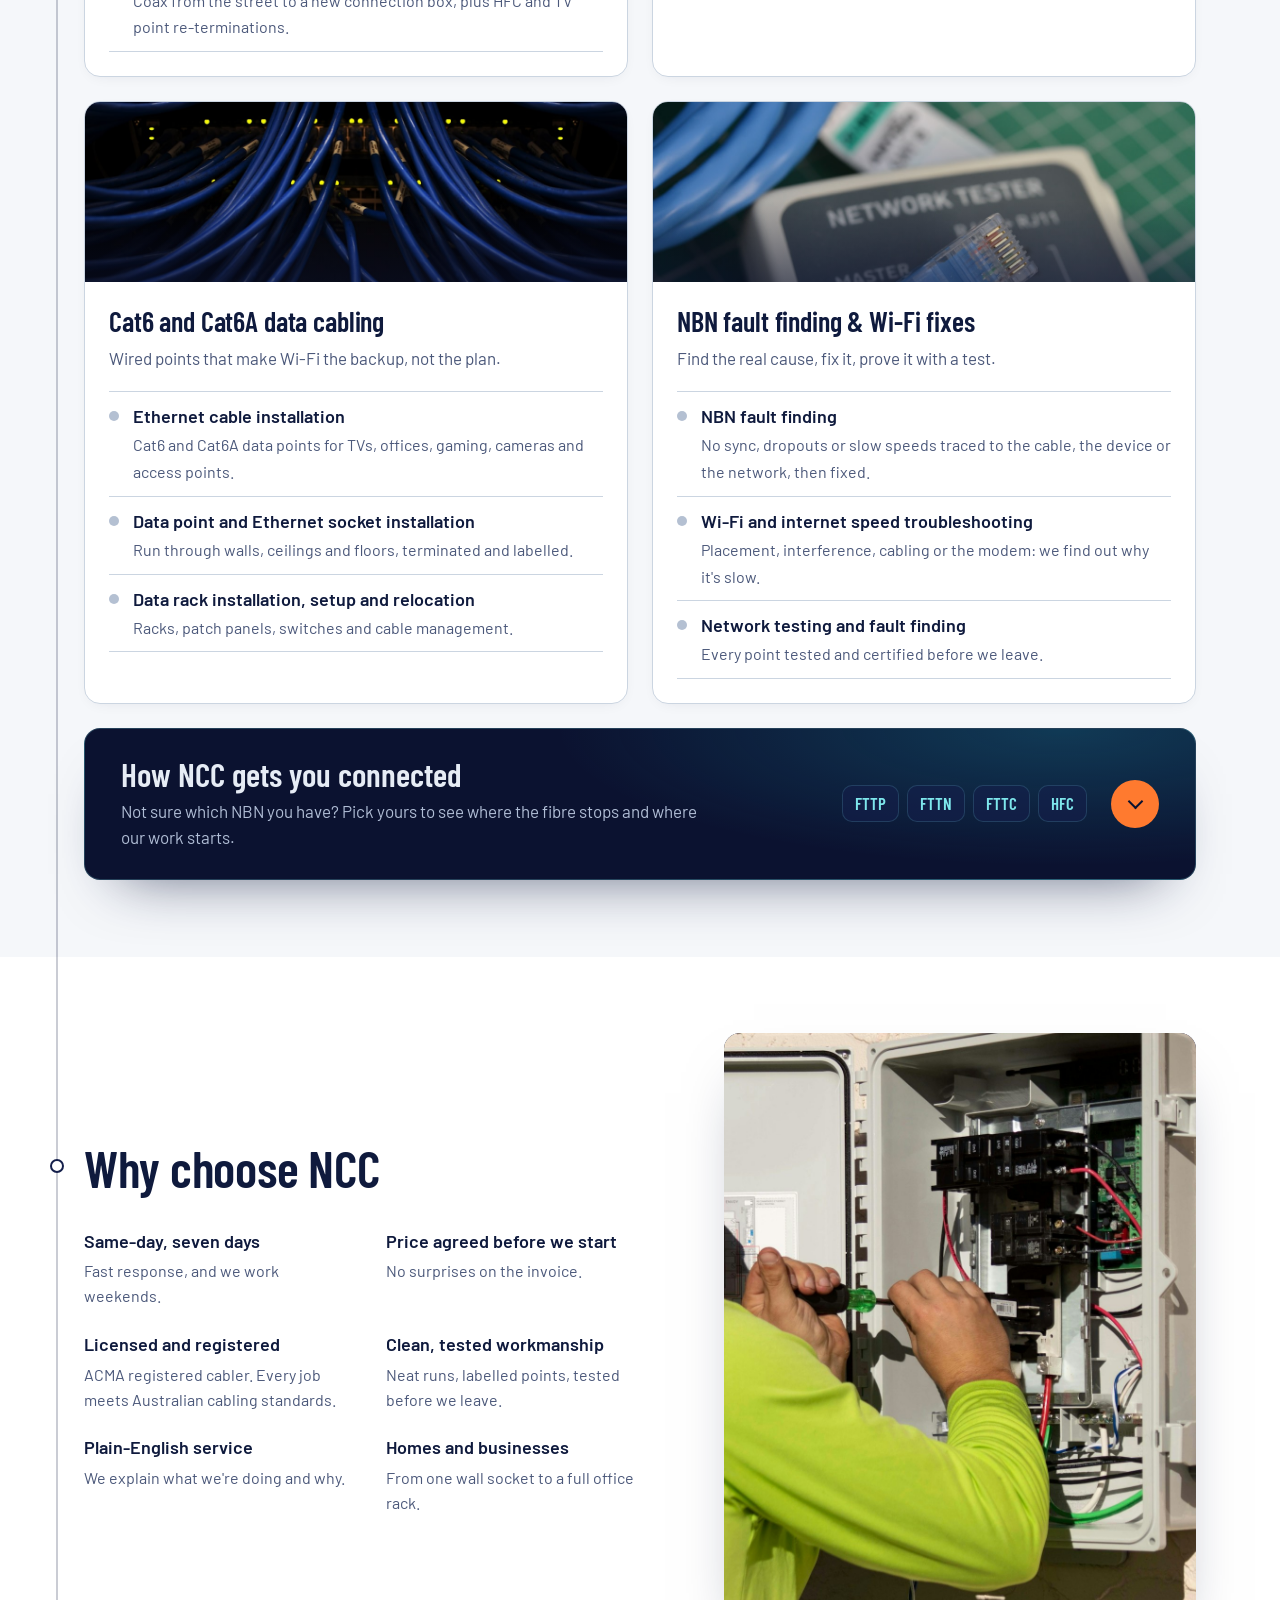
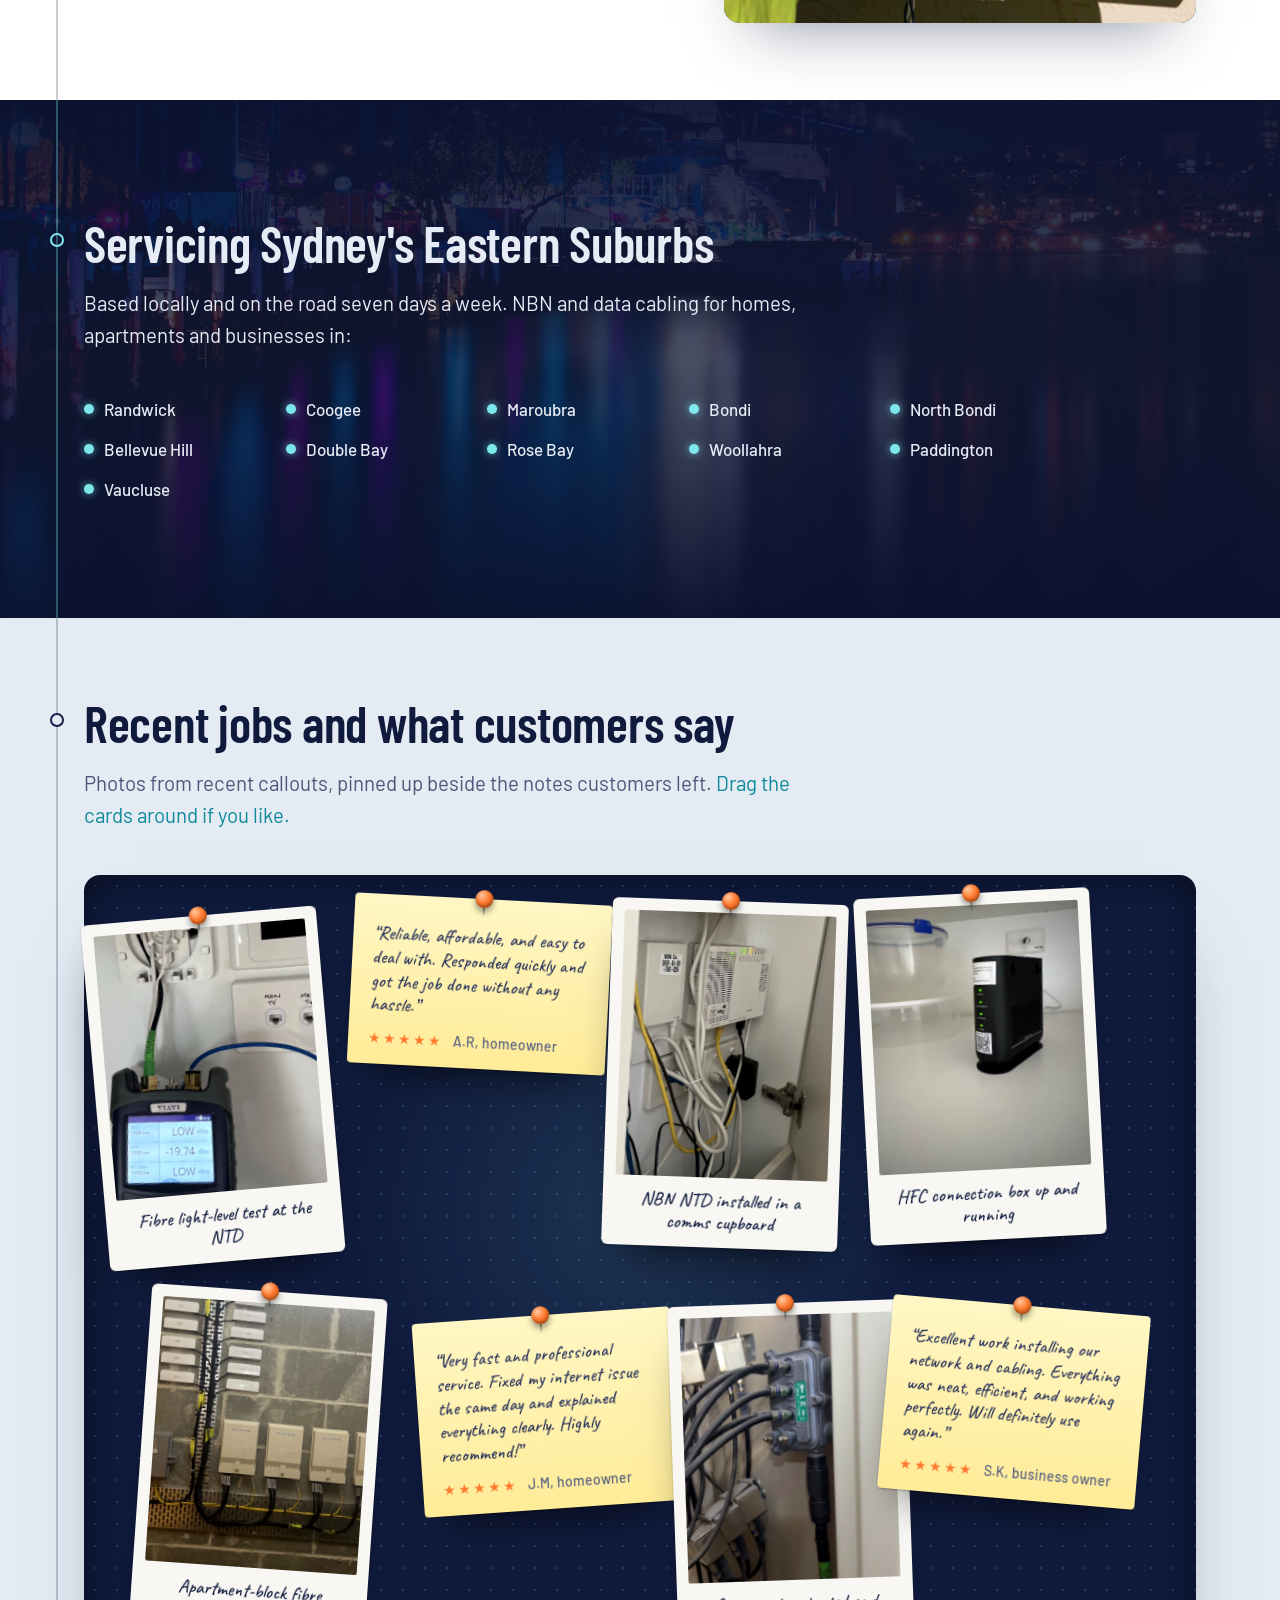
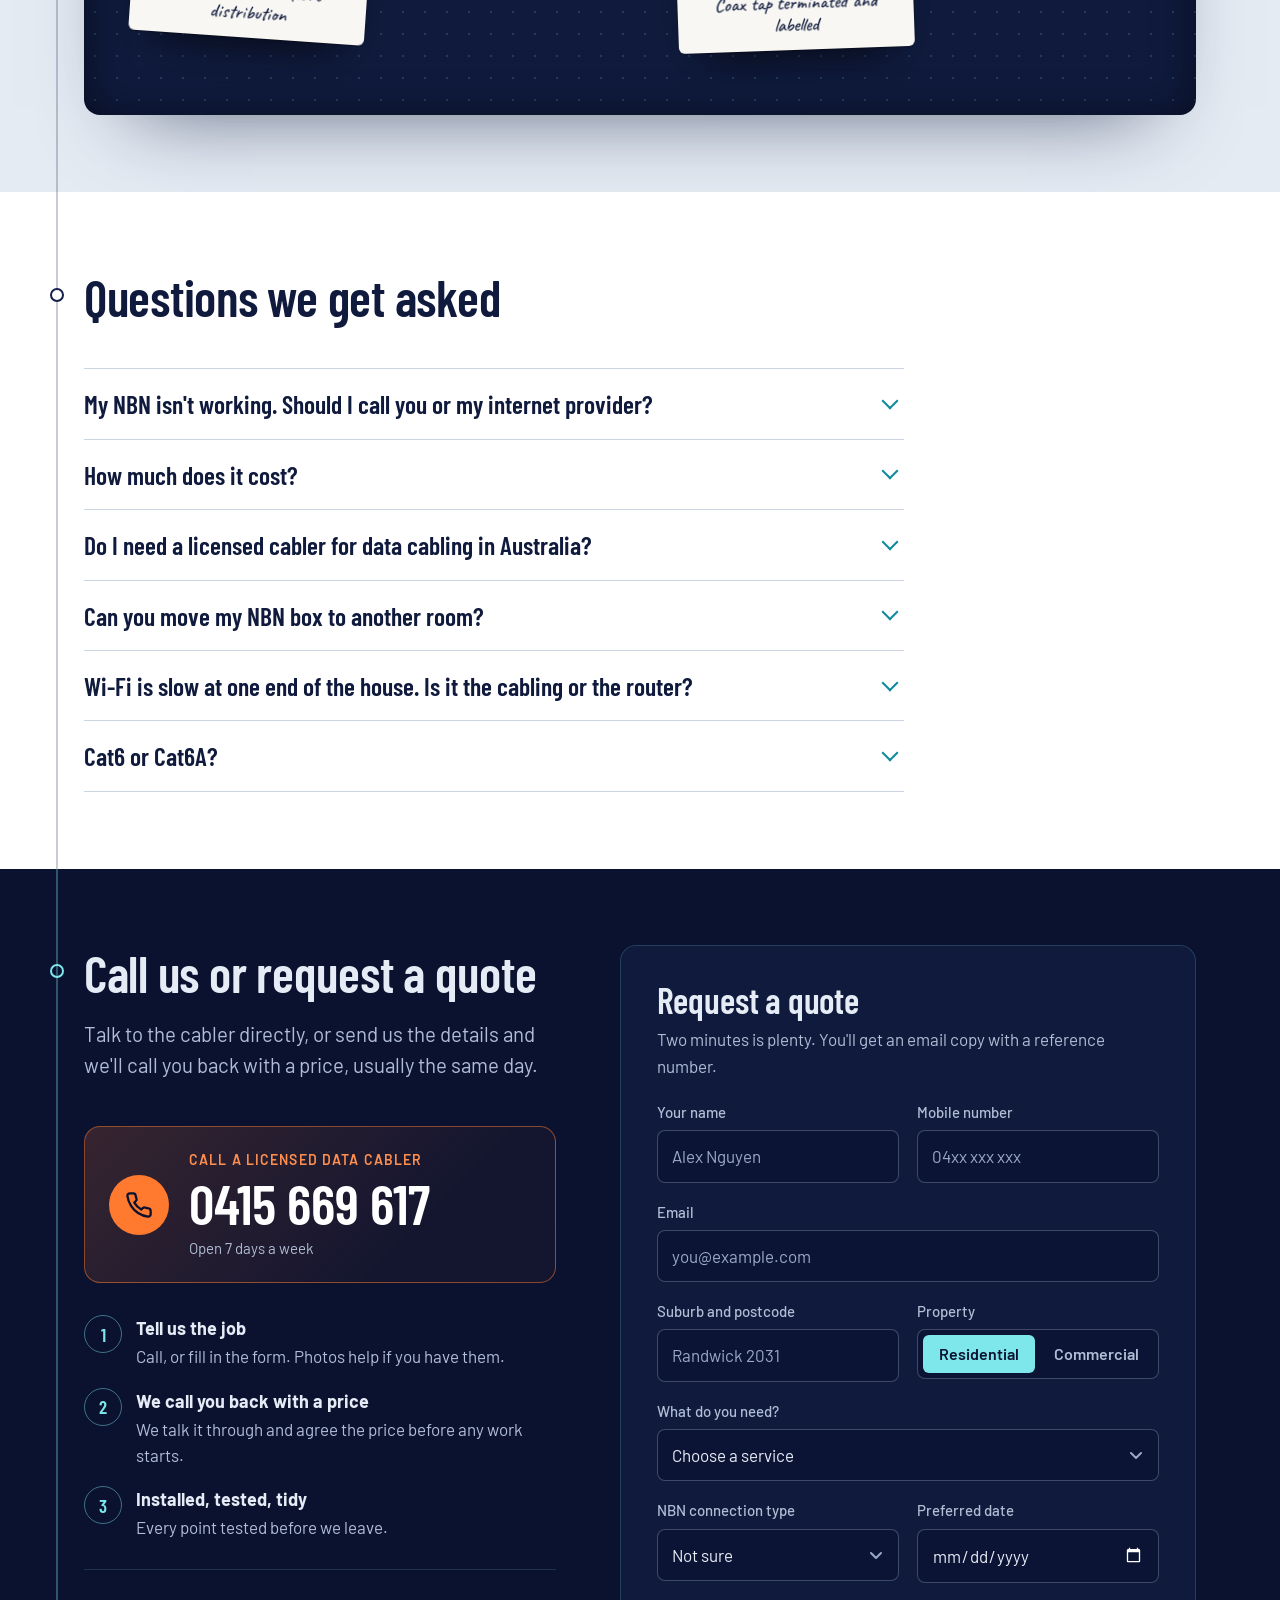
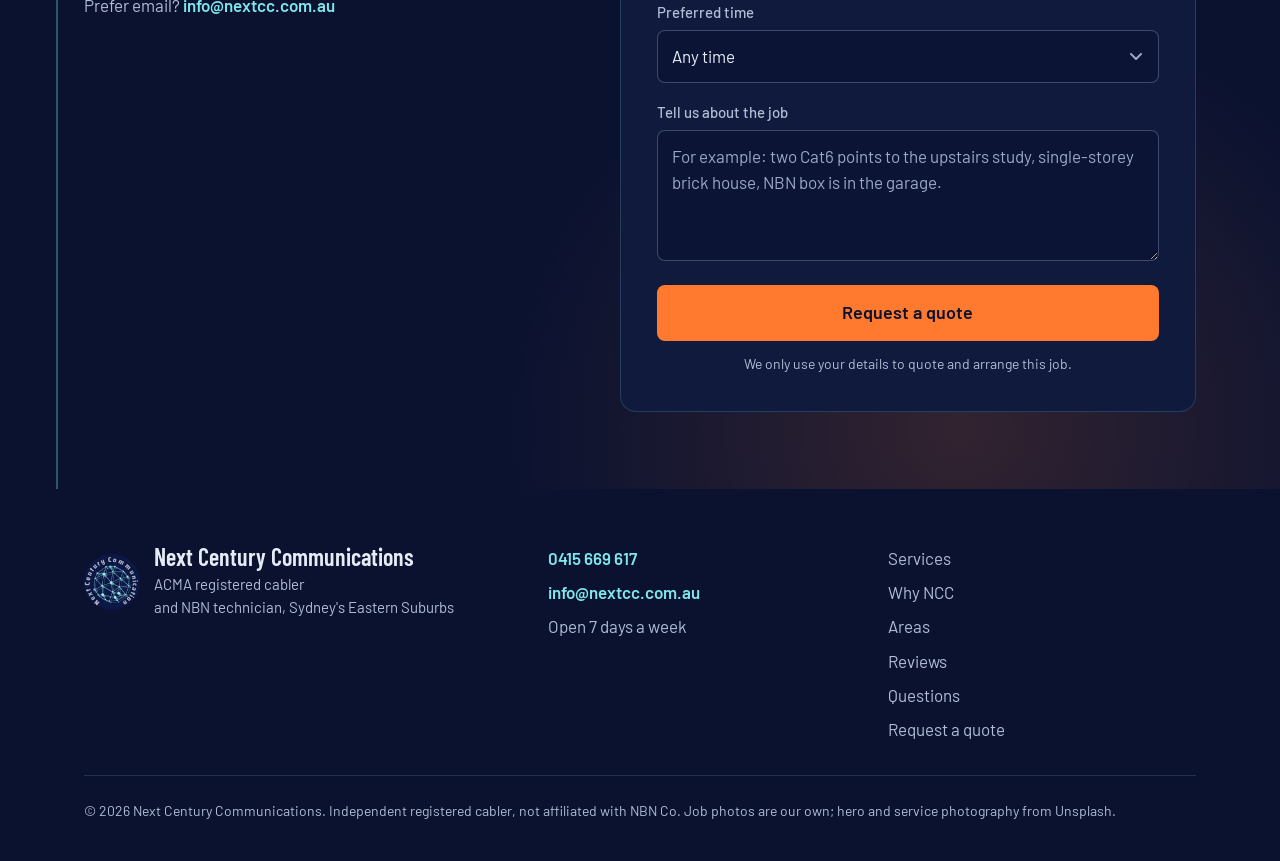
==== commit eae8fcf6: "Point sharing tags and sitemap at nccdatacable.com og:url and og:image now use the real domain (cano" ====
--- a/index.html
+++ b/index.html
@@ -14,8 +14,8 @@
   <meta property="og:site_name" content="Next Century Communications">
   <meta property="og:title" content="NBN &amp; Data Cabling Services in Sydney's Eastern Suburbs">
   <meta property="og:description" content="Licensed data cabler providing NBN, fibre optic, HFC, Cat6/Cat6A Ethernet and network cabling for homes and businesses. From the street to every room.">
-  <meta property="og:url" content="https://hyderkhan.github.io/ncc-datacable/">
-  <meta property="og:image" content="https://hyderkhan.github.io/ncc-datacable/assets/og-image.jpg">
+  <meta property="og:url" content="https://nccdatacable.com/">
+  <meta property="og:image" content="https://nccdatacable.com/assets/og-image.jpg">
   <meta property="og:locale" content="en_AU">
   <meta name="twitter:card" content="summary_large_image">
   <link rel="preconnect" href="https://fonts.googleapis.com">
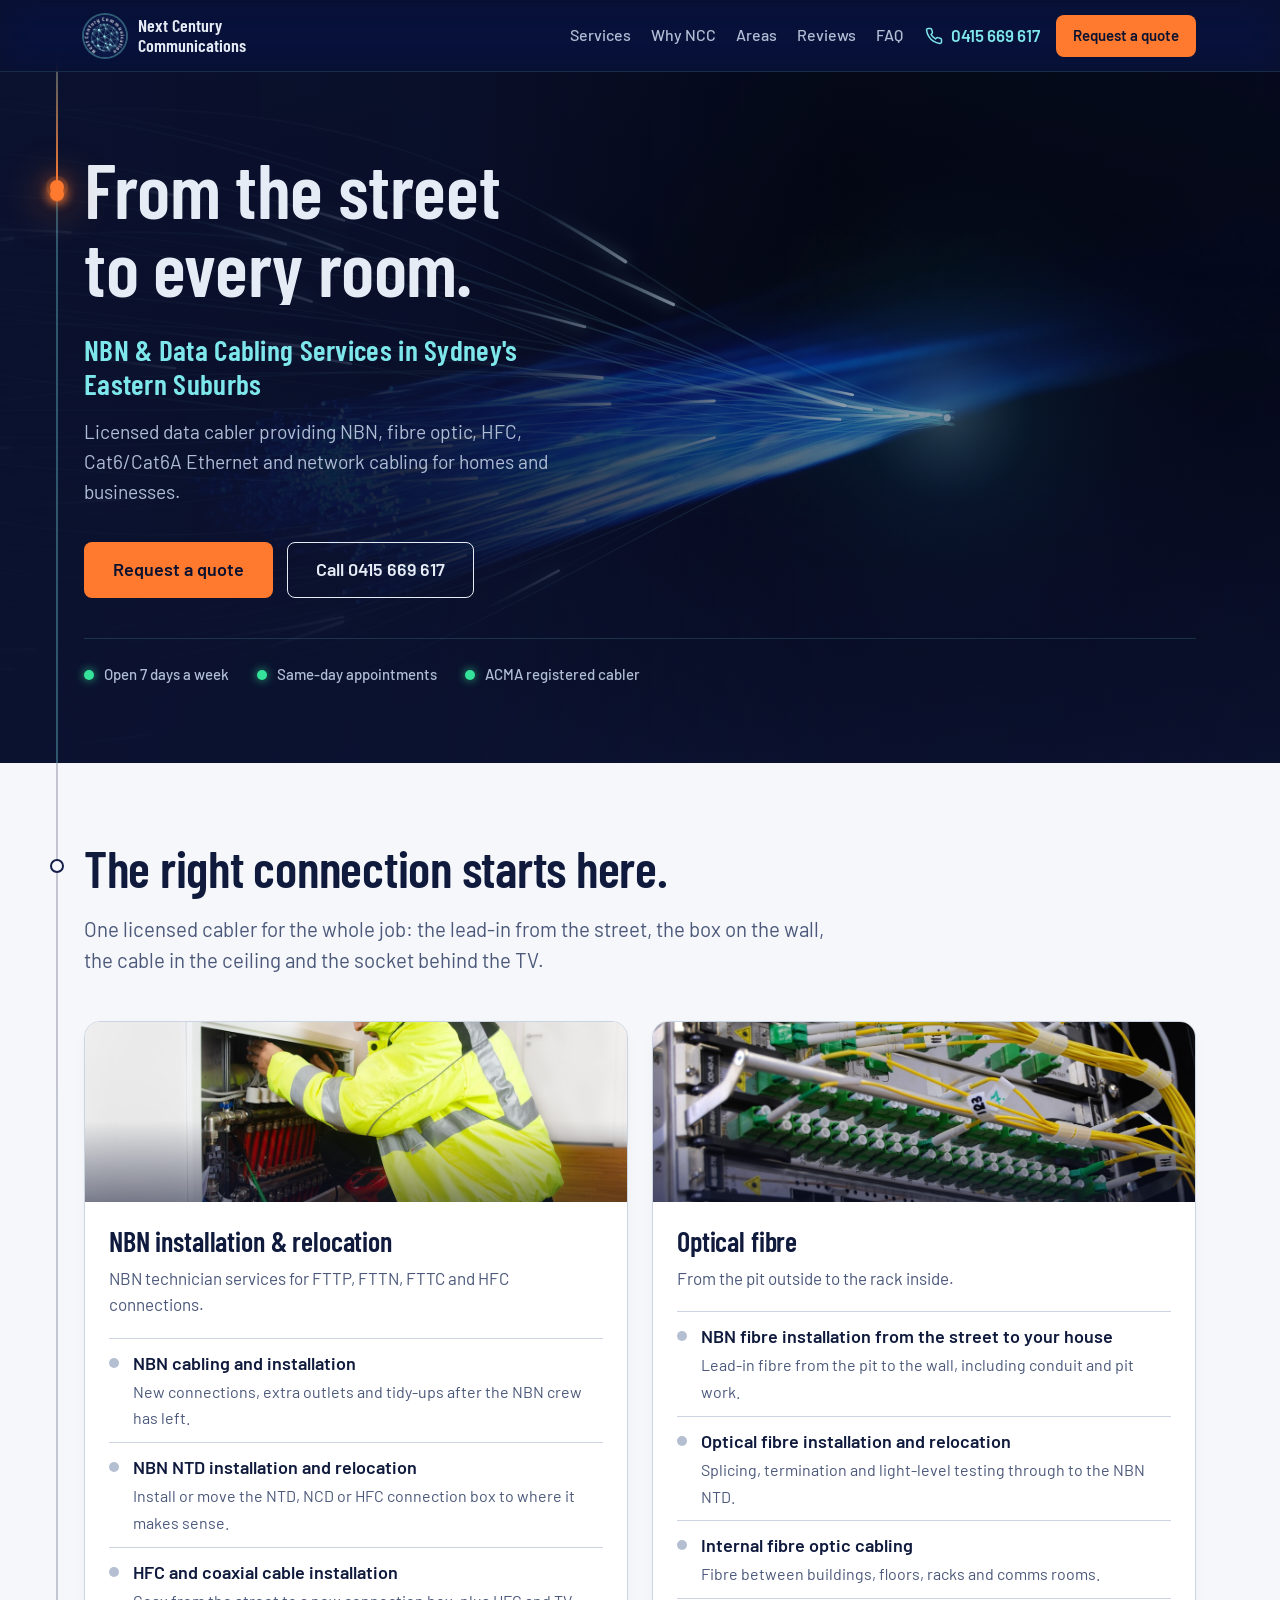
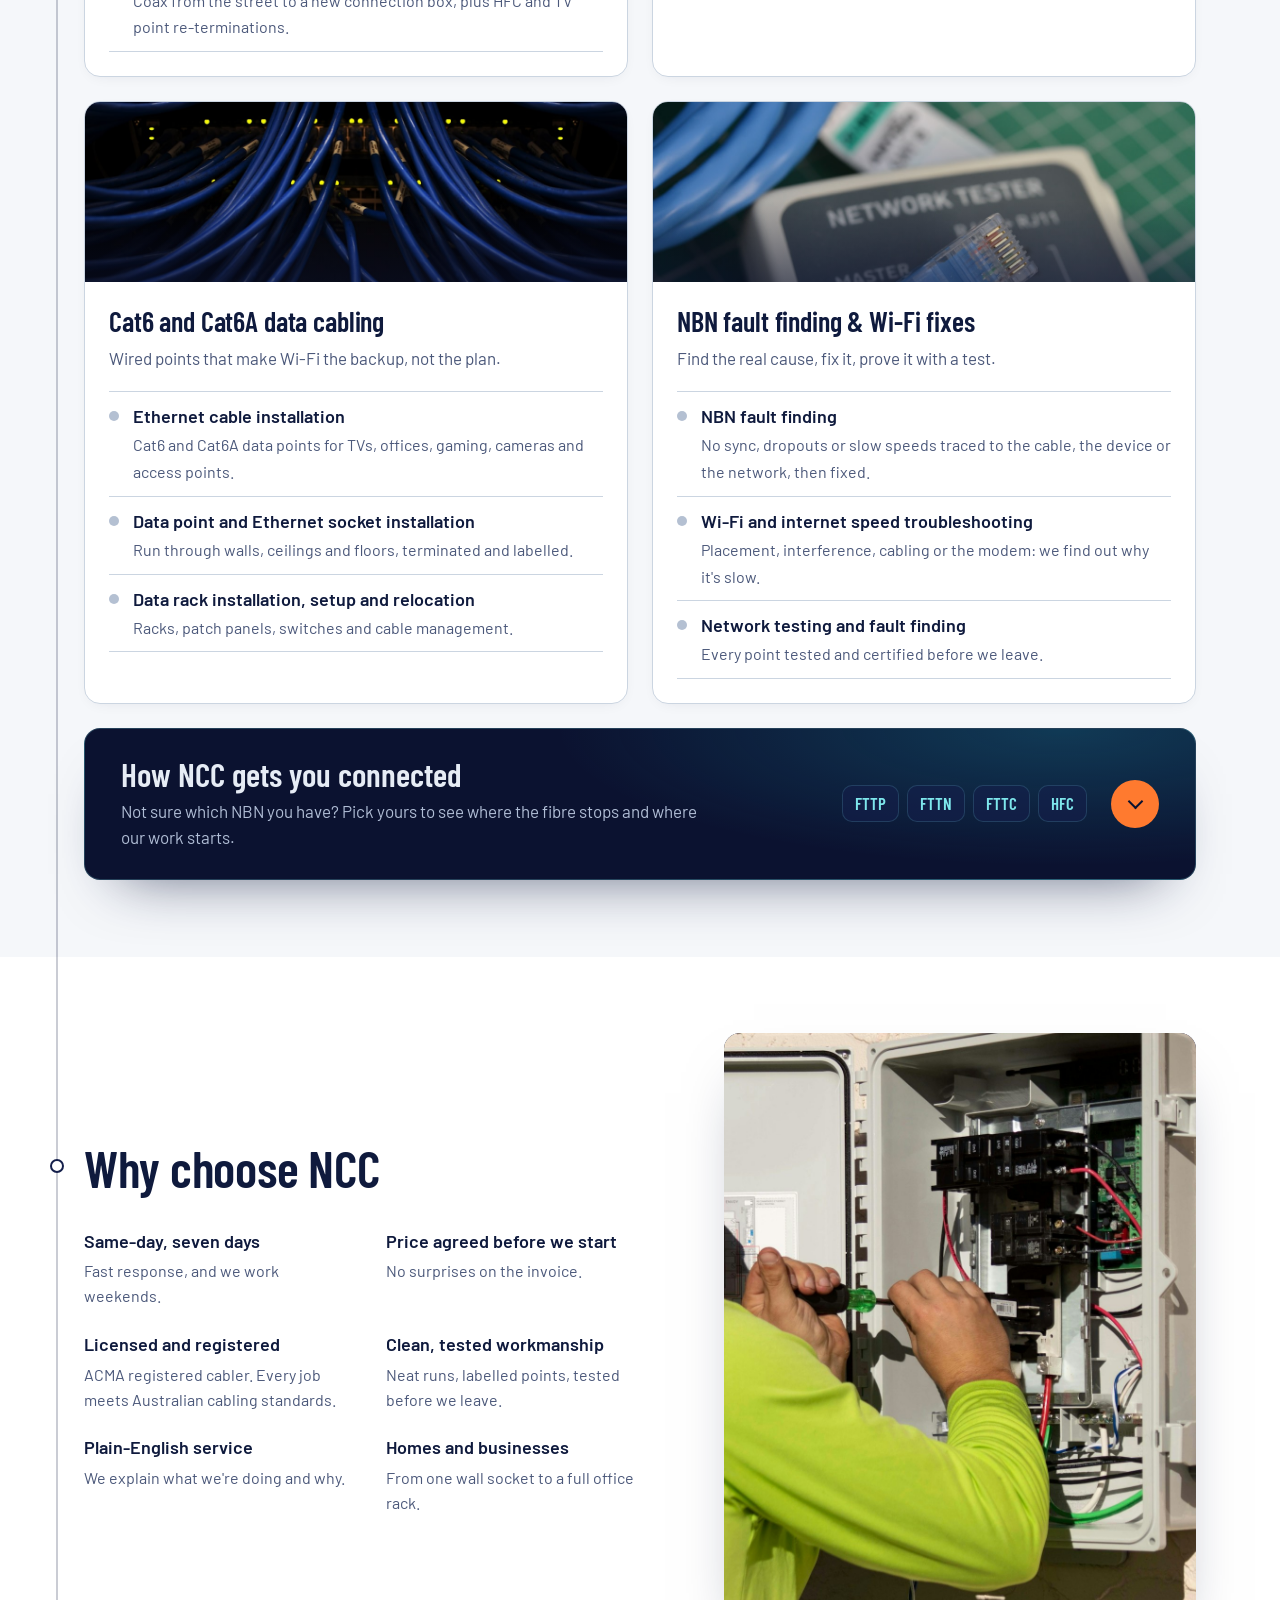
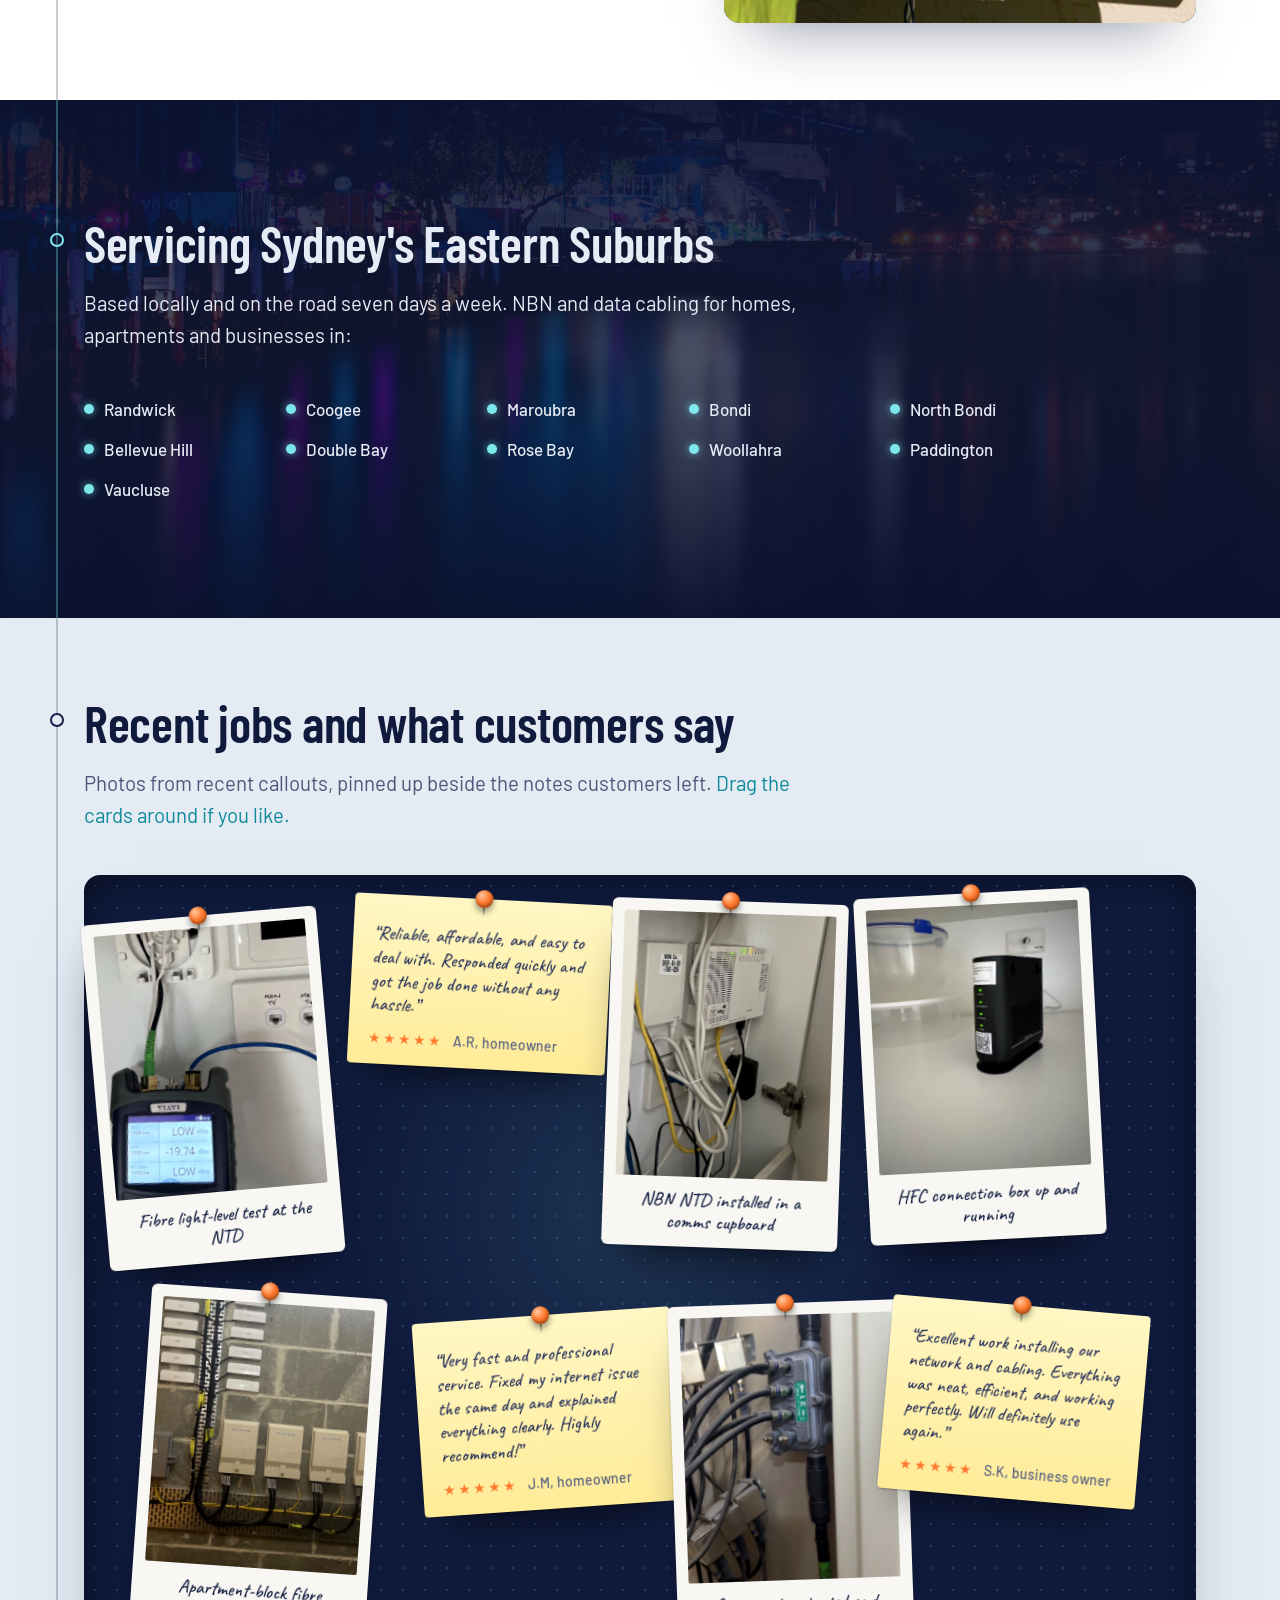
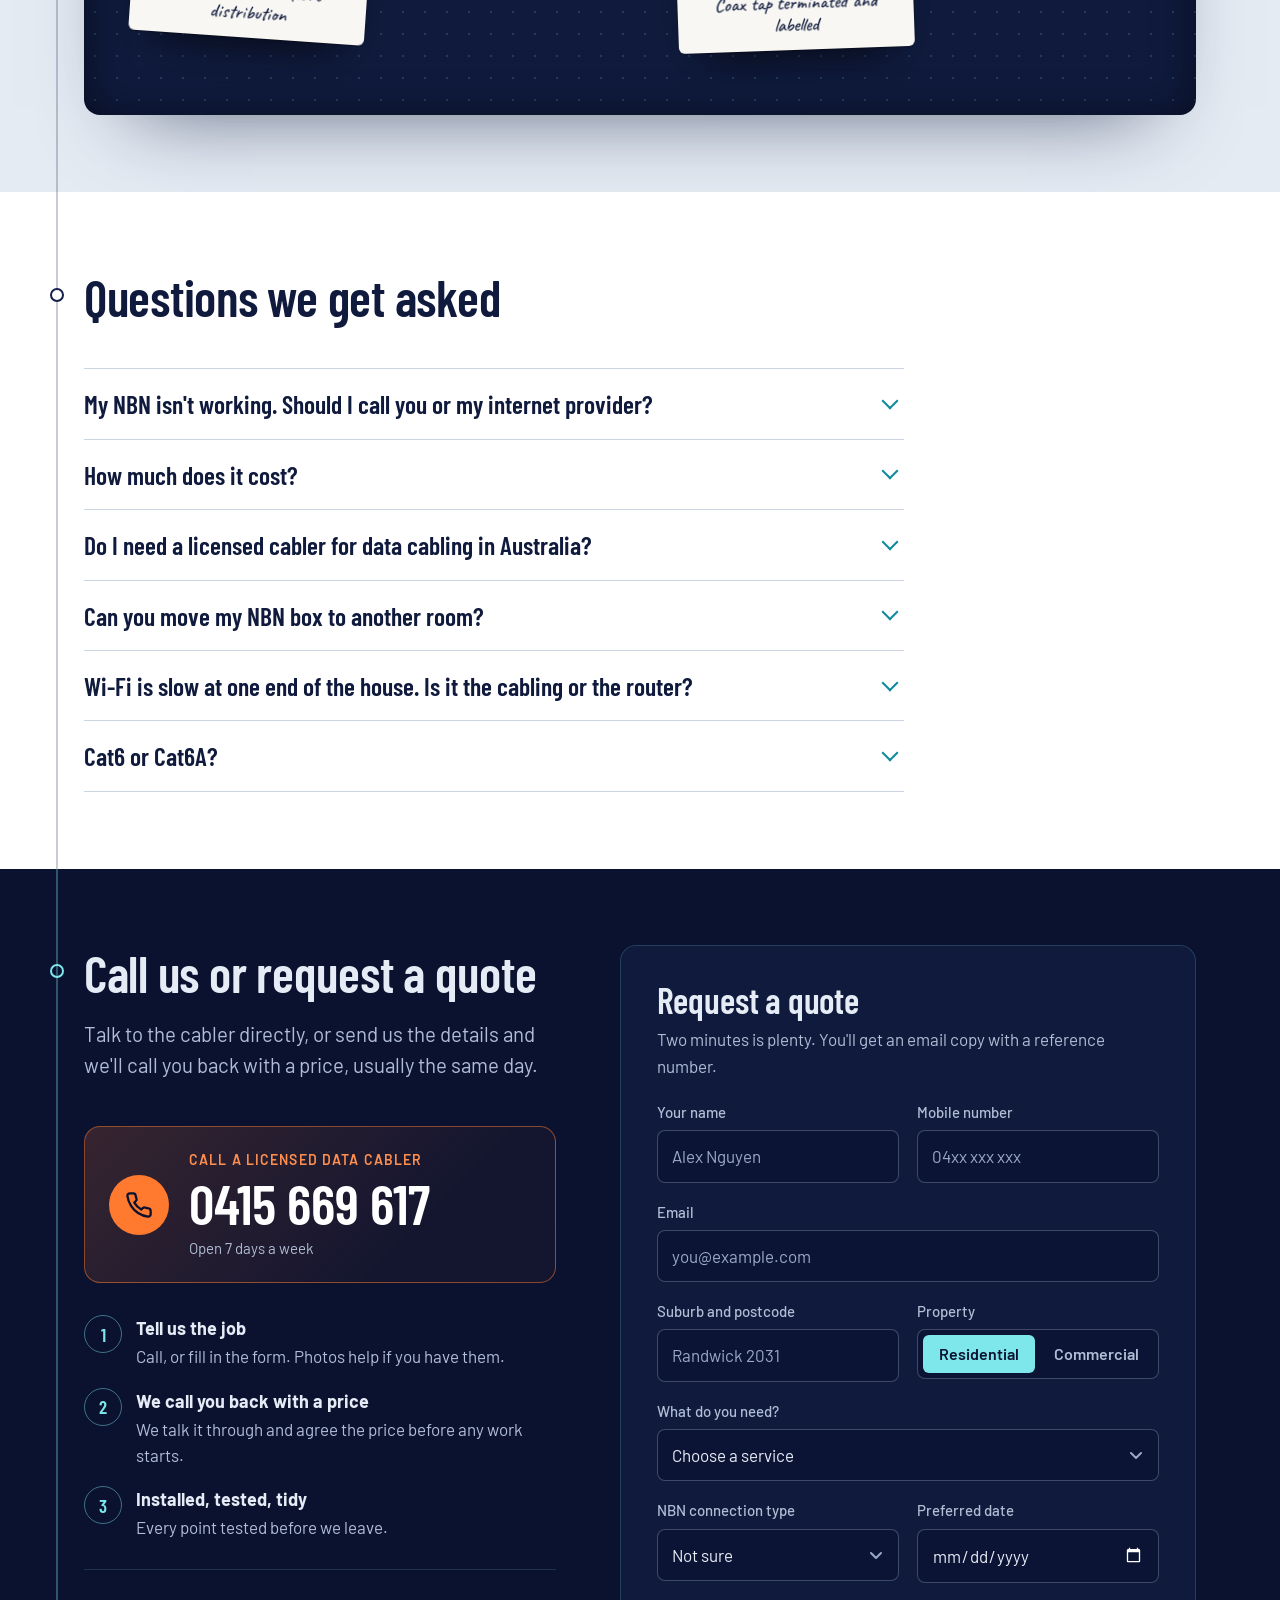
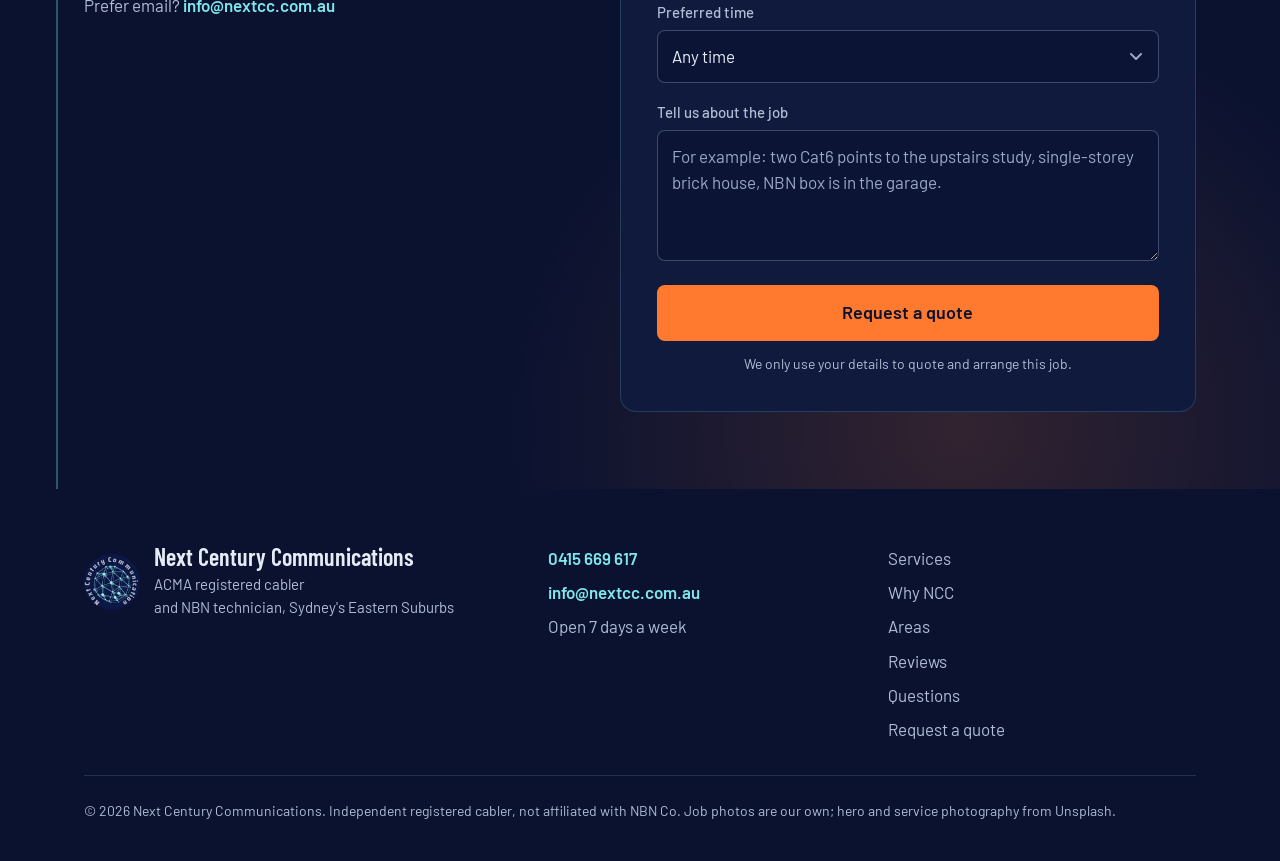
==== commit b17cdd8e: "Google review card and footer link, hidden until the profile links exist Under the reviews pinboard:" ====
--- a/index.html
+++ b/index.html
@@ -22,7 +22,7 @@
   <link rel="preconnect" href="https://fonts.gstatic.com" crossorigin>
   <link href="https://fonts.googleapis.com/css2?family=Barlow:wght@400;500;600&family=Barlow+Condensed:wght@500;600&family=Caveat:wght@500;600&display=swap" rel="stylesheet">
   <link rel="preload" as="image" href="assets/hero-fibre.jpg" fetchpriority="high">
-  <link rel="stylesheet" href="styles.css?v=8">
+  <link rel="stylesheet" href="styles.css?v=9">
   <script type="application/ld+json">
   {
     "@context": "https://schema.org",
@@ -388,6 +388,19 @@
           </li>
         </ul>
       </div>
+
+      <!-- Google reviews: shown once the Google Business Profile links are set in config.js -->
+      <div class="review-cta" data-review-cta hidden>
+        <div class="review-cta-text">
+          <span class="stars" aria-hidden="true">★★★★★</span>
+          <strong>Had a job done by us?</strong>
+          <span>A quick Google review helps other locals find a cabler they can trust.</span>
+        </div>
+        <div class="review-cta-actions">
+          <a class="btn btn-primary" data-review-link href="#reviews" target="_blank" rel="noopener" hidden>Leave us a Google review</a>
+          <a class="btn btn-ghost" data-reviews-link href="#reviews" target="_blank" rel="noopener" hidden>See all reviews on Google</a>
+        </div>
+      </div>
     </div>
   </section>
 
@@ -571,6 +584,7 @@
       <a href="tel:+61415669617">0415 669 617</a>
       <a href="mailto:info@nextcc.com.au">info@nextcc.com.au</a>
       <span>Open 7 days a week</span>
+      <a data-review-link href="#reviews" target="_blank" rel="noopener" hidden>★ Review us on Google</a>
     </div>
     <nav class="footer-links" aria-label="Footer">
       <a href="#services">Services</a>
@@ -589,7 +603,7 @@
   <a class="btn btn-primary" href="#book">Request a quote</a>
 </div>
 
-<script src="config.js?v=8"></script>
-<script src="main.js?v=8" defer></script>
+<script src="config.js?v=9"></script>
+<script src="main.js?v=9" defer></script>
 </body>
 </html>
--- a/styles.css
+++ b/styles.css
@@ -577,3 +577,16 @@
 }
 .hp { position: absolute; left: -10000px; top: auto; width: 1px; height: 1px; overflow: hidden; }
 .demo-note.demo-first { margin: 0 0 22px; }
+
+/* ---------- Google review card (shown once the profile links are set) ---------- */
+.review-cta {
+  margin-top: 28px; display: flex; flex-wrap: wrap; align-items: center; justify-content: space-between; gap: 18px 28px;
+  padding: 22px 26px; border-radius: var(--r-lg); background: var(--white); border: 1px solid var(--line-light);
+  box-shadow: 0 20px 40px -30px rgba(15, 26, 61, 0.45);
+}
+.review-cta-text { display: grid; gap: 4px; max-width: 52ch; }
+.review-cta-text strong { font-family: var(--font-display); font-size: 26px; font-weight: 600; line-height: 1.1; color: var(--ink); }
+.review-cta-text span:not(.stars) { color: var(--ink-muted); }
+.review-cta-actions { display: flex; flex-wrap: wrap; gap: 12px; }
+.review-cta .btn-ghost { color: var(--ink); }
+@media (max-width: 560px) { .review-cta { padding: 20px; } .review-cta-actions, .review-cta-actions .btn { width: 100%; } }
